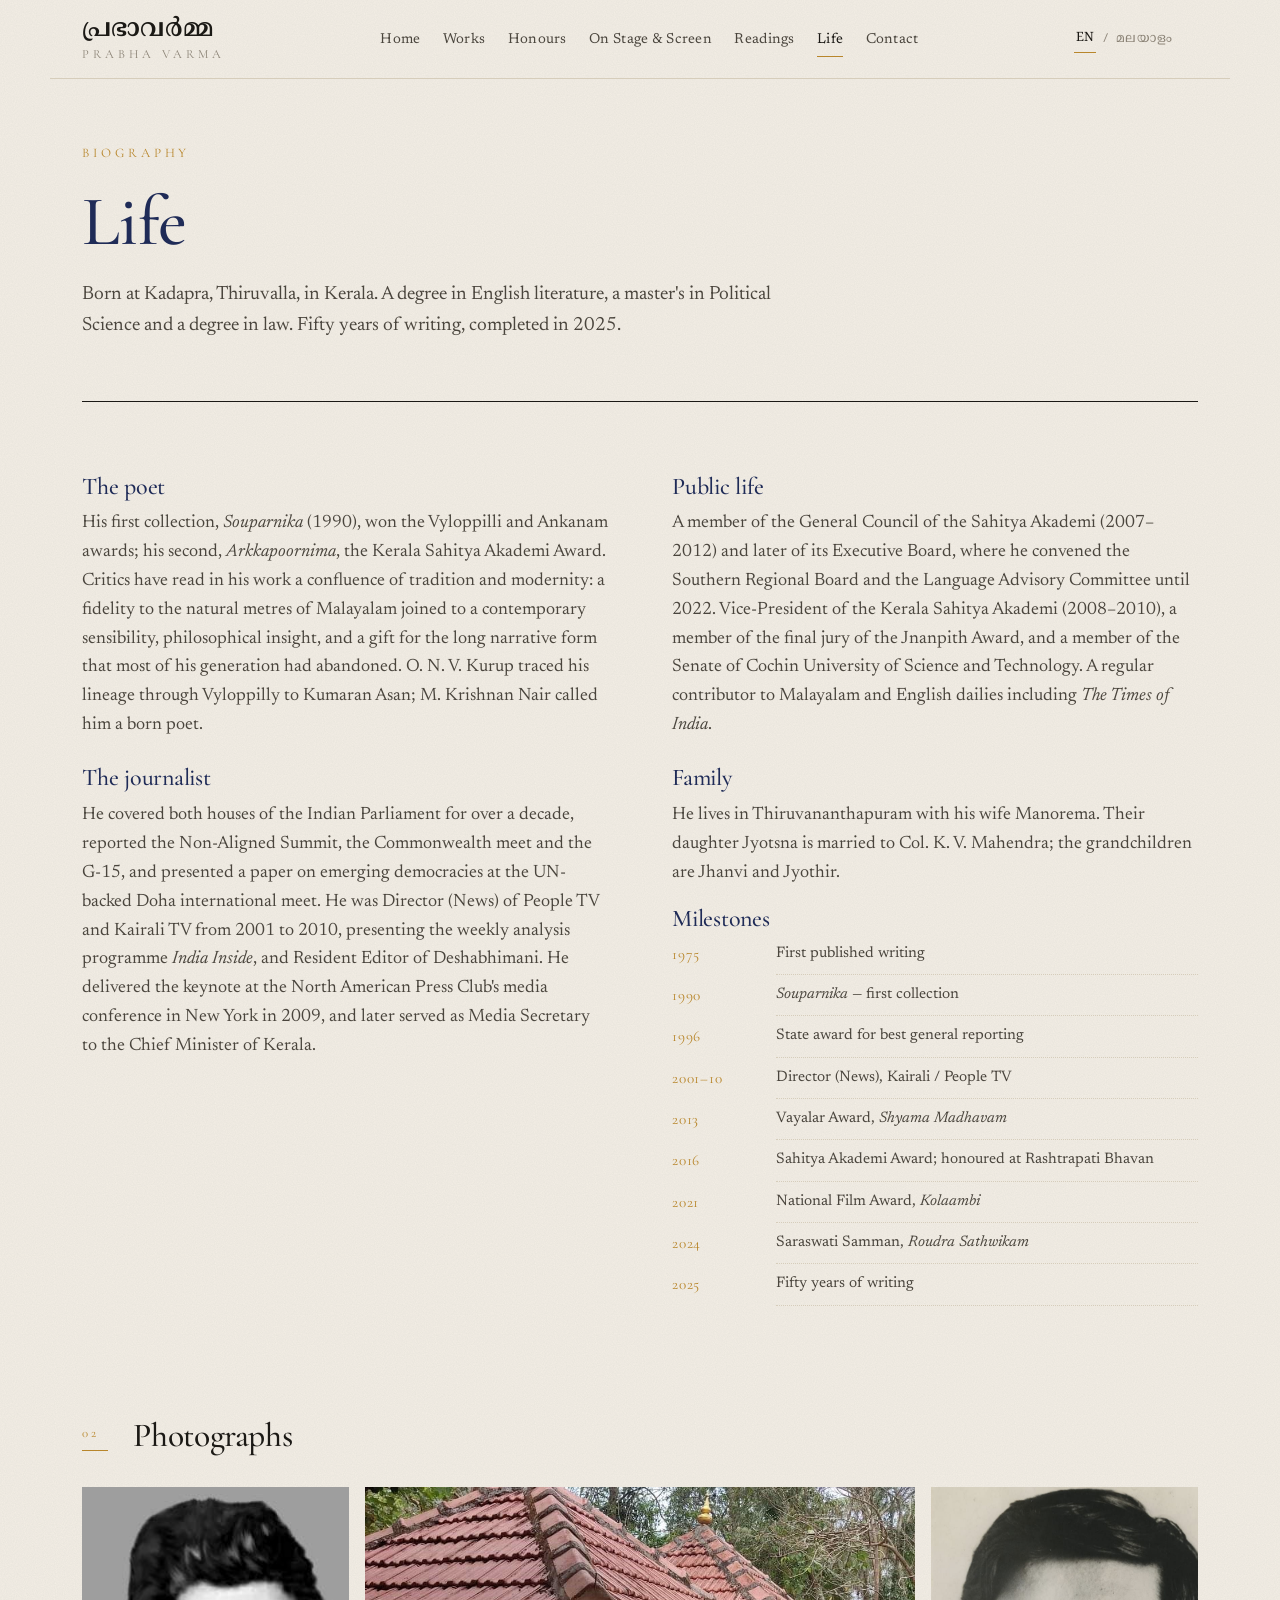
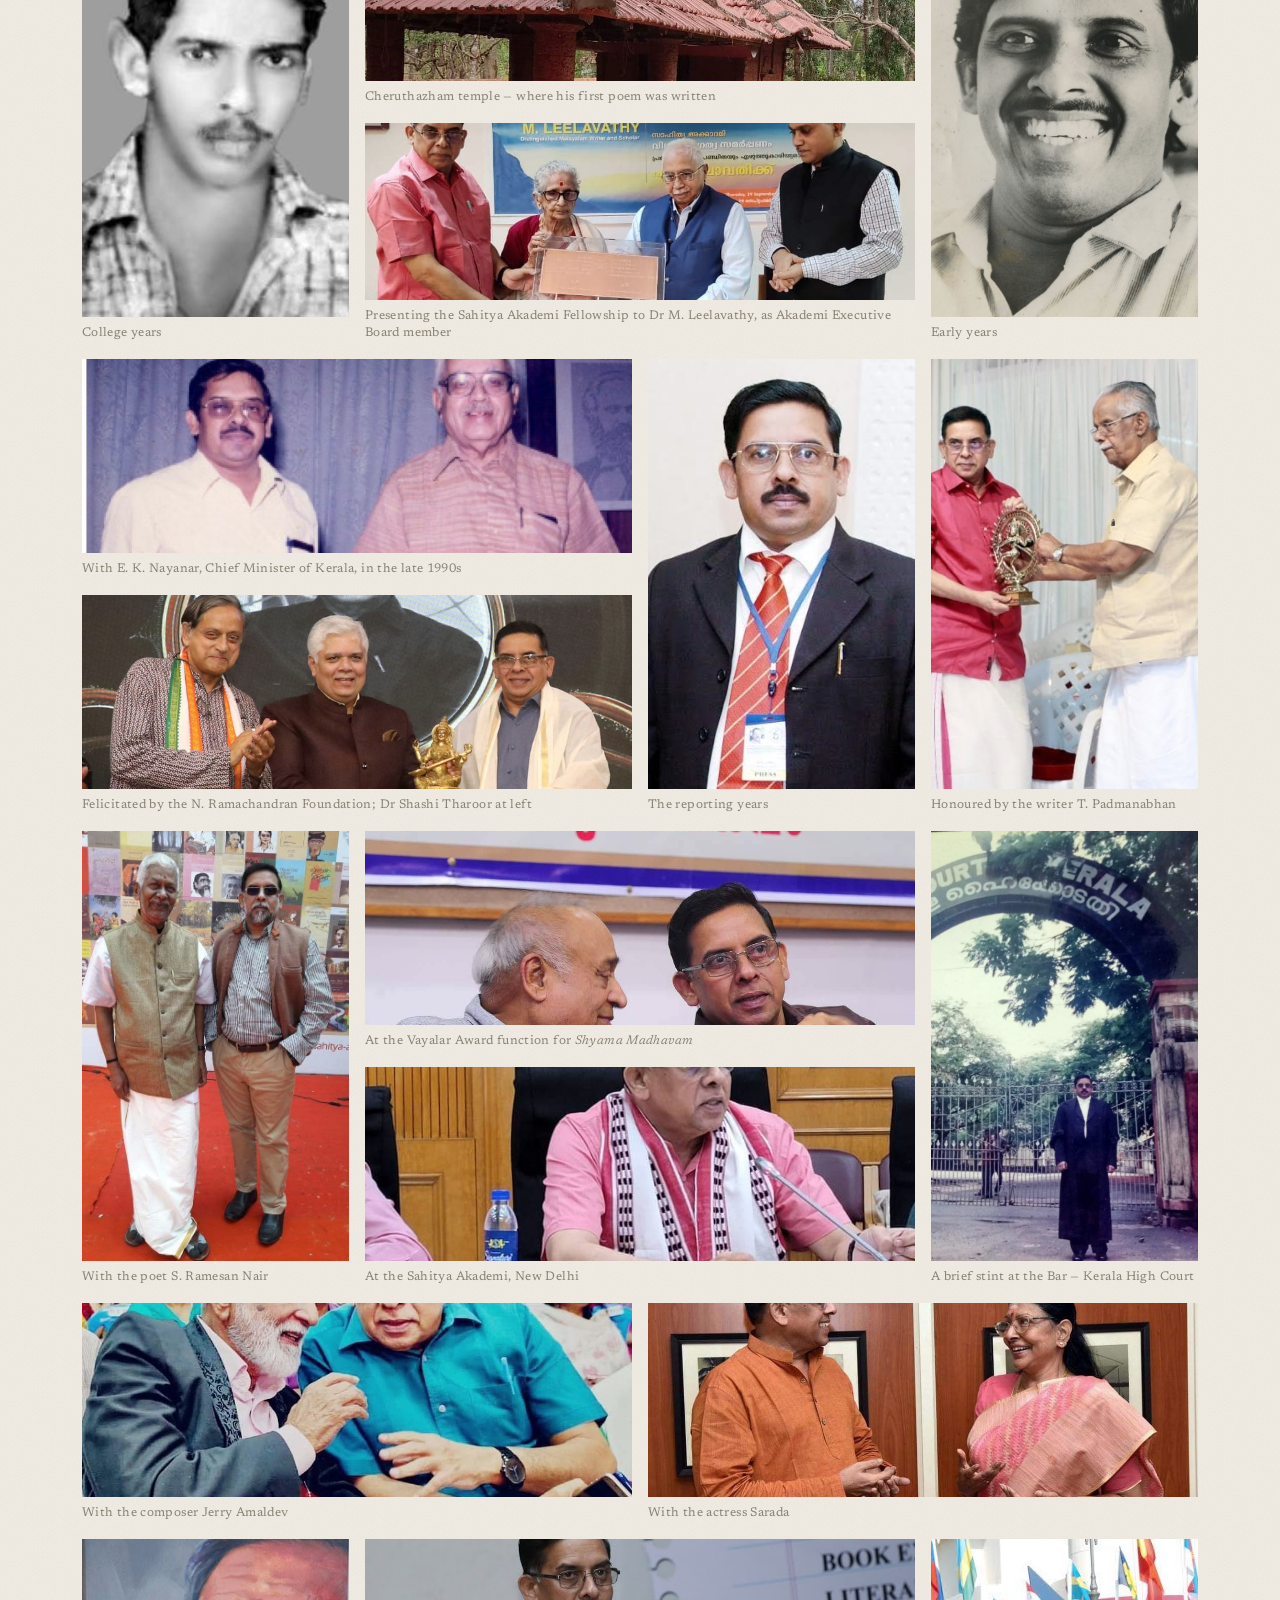
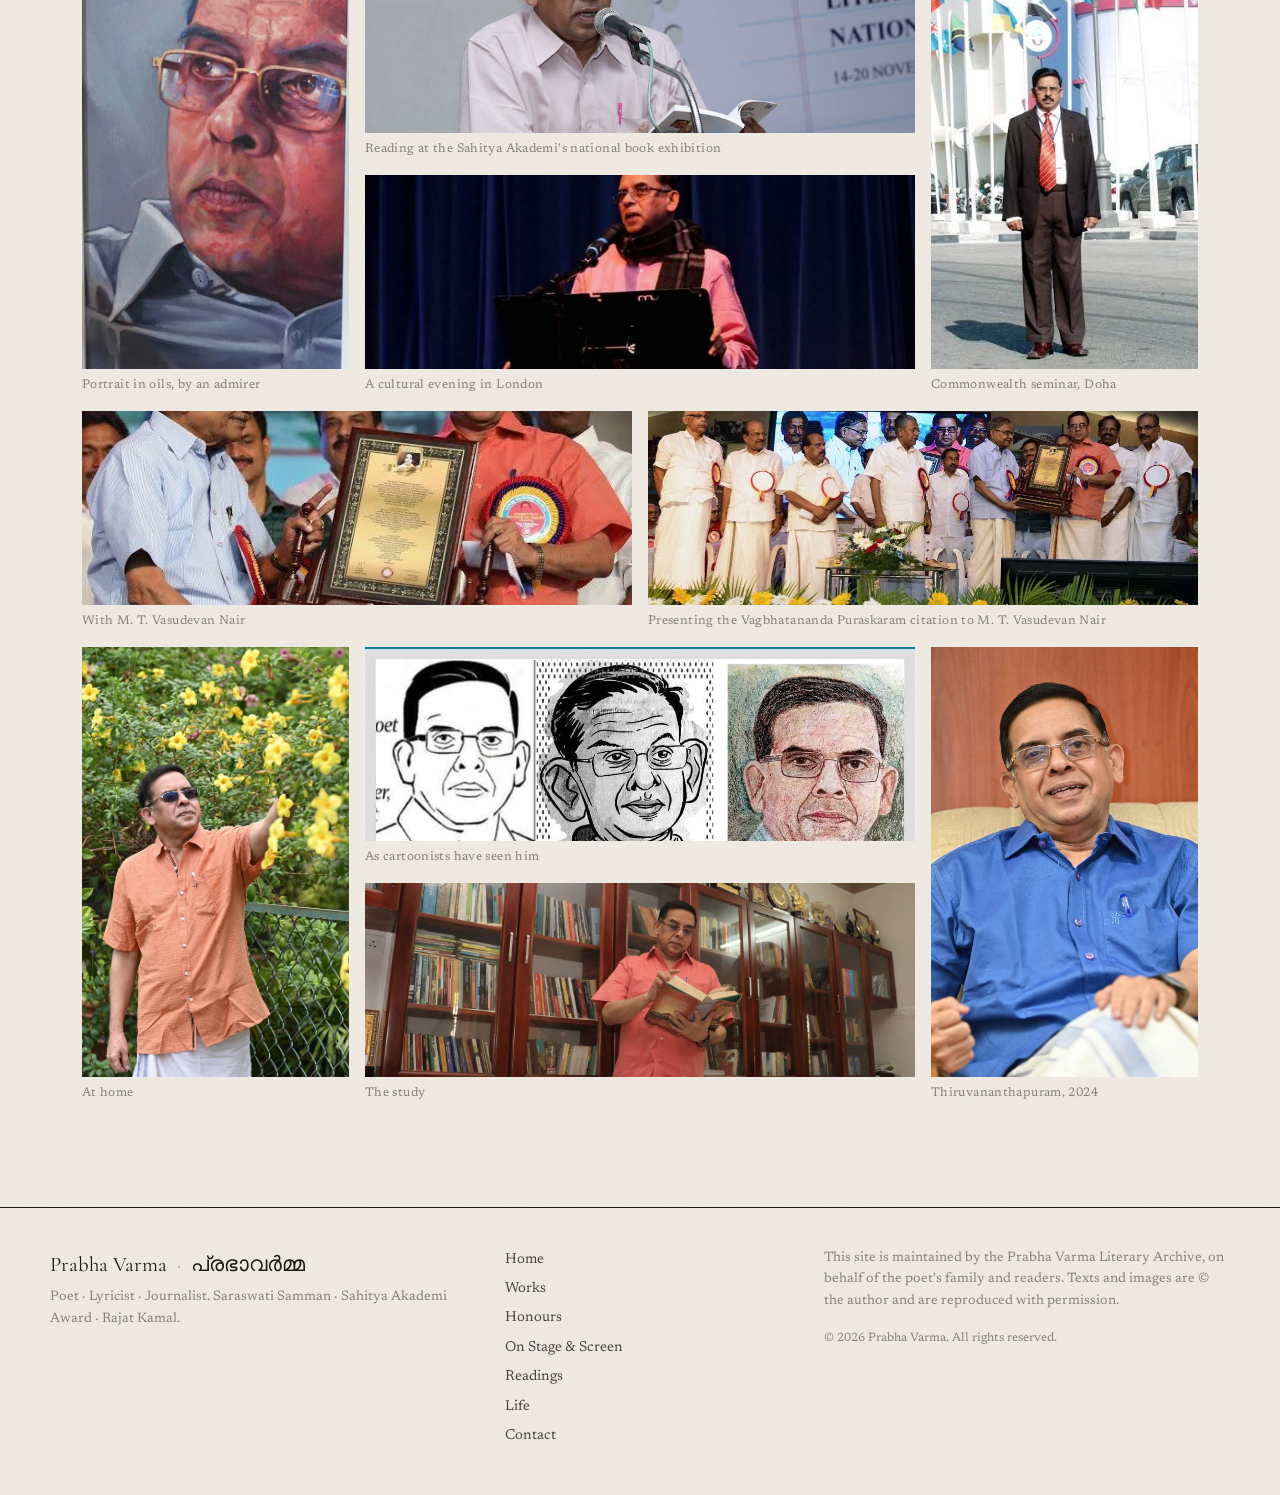
==== about.html @ 1b148c63 "Prabha Varma official site v7" ====
<!DOCTYPE html>
<html lang="en">
<head>
<meta charset="utf-8">
<meta name="viewport" content="width=device-width, initial-scale=1">
<title>Life · Prabha Varma</title>
<meta name="description" content="Biography of Prabha Varma — poet, journalist and public figure from Kerala.">
<meta property="og:title" content="Life · Prabha Varma">
<meta property="og:description" content="Biography of Prabha Varma — poet, journalist and public figure from Kerala.">
<meta property="og:type" content="website">
<meta property="og:url" content="https://prabhavarma.in/about.html">
<link rel="preconnect" href="https://fonts.googleapis.com">
<link rel="preconnect" href="https://fonts.gstatic.com" crossorigin>
<link href="https://fonts.googleapis.com/css2?family=Cormorant+Garamond:ital,wght@0,400;0,500;0,600;1,400;1,500&family=Newsreader:ital,opsz,wght@0,6..72,300;0,6..72,400;0,6..72,500;1,6..72,300;1,6..72,400&family=Noto+Serif+Malayalam:wght@400;500;600&family=Manjari:wght@400;700&display=swap" rel="stylesheet">
<link rel="icon" href="favicon.svg" type="image/svg+xml">
<link rel="canonical" href="https://prabhavarma.in/about.html">
<meta property="og:image" content="https://prabhavarma.in/images/og.jpg">
<meta name="twitter:card" content="summary_large_image">
<link rel="stylesheet" href="style.css">
<script type="application/ld+json">
{
  "@context": "https://schema.org",
  "@type": "Person",
  "name": "Prabha Varma",
  "alternateName": "പ്രഭാവർമ്മ",
  "jobTitle": ["Poet", "Lyricist", "Journalist"],
  "nationality": "Indian",
  "knowsLanguage": ["ml", "en"],
  "birthPlace": {"@type": "Place", "name": "Thiruvalla, Kerala, India"},
  "award": ["Saraswati Samman (2023)", "Sahitya Akademi Award (2016)", "National Film Award for Best Lyrics (Rajat Kamal)", "Vayalar Award (2013)", "Kerala Sahitya Akademi Award"],
  "url": "https://prabhavarma.in/",
  "image": "https://prabhavarma.in/images/portrait.jpg",
  "sameAs": ["https://en.wikipedia.org/wiki/Prabha_Varma", "https://www.wikidata.org/wiki/Q16136840"]
}
</script>
</head>
<body>
<header class="site-header">
  <a class="brand" href="index.html"><span class="brand-ml">പ്രഭാവർമ്മ</span><span class="brand-en">Prabha Varma</span></a>
  <nav class="site-nav"><a href="index.html" class=""><span class="en">Home</span><span class="ml">ഹോം</span></a><a href="works.html" class=""><span class="en">Works</span><span class="ml">കൃതികൾ</span></a><a href="honours.html" class=""><span class="en">Honours</span><span class="ml">പുരസ്കാരങ്ങൾ</span></a><a href="stage.html" class=""><span class="en">On Stage & Screen</span><span class="ml">രംഗവേദിയിലും ചലച്ചിത്രത്തിലും</span></a><a href="writings.html" class=""><span class="en">Readings</span><span class="ml">വായന</span></a><a href="about.html" class="active"><span class="en">Life</span><span class="ml">ജീവിതം</span></a><a href="contact.html" class=""><span class="en">Contact</span><span class="ml">ബന്ധപ്പെടുക</span></a></nav>
  <div class="lang-switch" role="group" aria-label="Language">
    <button data-lang="en" class="on">EN</button><span>/</span><button data-lang="ml">മലയാളം</button>
  </div>
  <button class="menu-btn" aria-label="Menu">☰</button>
</header>
<main>

<section class="page-head">
  <p class="eyebrow"><span class="en">Biography</span><span class="ml">ജീവചരിത്രം</span></p>
  <h1><span class="en">Life</span><span class="ml">ജീവിതം</span></h1>
  <p class="lede"><span class="en">Born at Kadapra, Thiruvalla, in Kerala. A degree in English literature, a master's in Political Science and a degree in law. Fifty years of writing, completed in 2025.</span><span class="ml">കേരളത്തിലെ തിരുവല്ല കടപ്രയിൽ ജനനം. ഇംഗ്ലീഷ് സാഹിത്യത്തിൽ ബിരുദം, രാഷ്ട്രമീമാംസയിൽ ബിരുദാനന്തര ബിരുദം, നിയമബിരുദം. 2025-ൽ എഴുത്തിന്റെ അമ്പതു വർഷം പൂർത്തിയാക്കി.</span></p>
</section>

<section class="sec cols-2 bio">
  <div>
    <h3><span class="en">The poet</span><span class="ml">കവി</span></h3>
    <p><span class="en">His first collection, <em>Souparnika</em> (1990), won the Vyloppilli and Ankanam awards; his second, <em>Arkkapoornima</em>, the Kerala Sahitya Akademi Award. Critics have read in his work a confluence of tradition and modernity: a fidelity to the natural metres of Malayalam joined to a contemporary sensibility, philosophical insight, and a gift for the long narrative form that most of his generation had abandoned. O. N. V. Kurup traced his lineage through Vyloppilly to Kumaran Asan; M. Krishnan Nair called him a born poet.</span><span class="ml">ആദ്യ സമാഹാരം <em>സൗപർണിക</em> (1990) വൈലോപ്പിള്ളി, അങ്കണം പുരസ്കാരങ്ങൾ നേടി; രണ്ടാമത്തേത് <em>അർക്കപൂർണിമ</em> കേരള സാഹിത്യ അക്കാദമി പുരസ്കാരവും. പാരമ്പര്യവും ആധുനികതയും സംഗമിക്കുന്ന കവിത — മലയാളത്തിന്റെ സഹജ വൃത്തങ്ങളോടുള്ള വിശ്വസ്തതയും സമകാലിക ഭാവുകത്വവും ദാർശനിക ഉൾക്കാഴ്ചയും, തലമുറ കൈവിട്ട ദീർഘാഖ്യാന രൂപത്തിലുള്ള അസാധാരണ പ്രാവീണ്യവും.</span></p>
    <h3><span class="en">The journalist</span><span class="ml">മാധ്യമപ്രവർത്തകൻ</span></h3>
    <p><span class="en">He covered both houses of the Indian Parliament for over a decade, reported the Non-Aligned Summit, the Commonwealth meet and the G-15, and presented a paper on emerging democracies at the UN-backed Doha international meet. He was Director (News) of People TV and Kairali TV from 2001 to 2010, presenting the weekly analysis programme <em>India Inside</em>, and Resident Editor of Deshabhimani. He delivered the keynote at the North American Press Club's media conference in New York in 2009, and later served as Media Secretary to the Chief Minister of Kerala.</span><span class="ml">ഒരു ദശകത്തിലധികം പാർലമെന്റിന്റെ ഇരുസഭകളും റിപ്പോർട്ട് ചെയ്തു; ചേരിചേരാ ഉച്ചകോടി, കോമൺവെൽത്ത് സമ്മേളനം, ജി-15 എന്നിവ റിപ്പോർട്ട് ചെയ്തു. 2001 മുതൽ 2010 വരെ പീപ്പിൾ ടിവി, കൈരളി ടിവി ന്യൂസ് ഡയറക്ടർ; <em>ഇന്ത്യ ഇൻസൈഡ്</em> എന്ന വാരാന്ത്യ വിശകലന പരിപാടിയുടെ അവതാരകൻ; ദേശാഭിമാനി റസിഡന്റ് എഡിറ്റർ. 2009-ൽ ന്യൂയോർക്കിൽ നോർത്ത് അമേരിക്കൻ പ്രസ് ക്ലബ്ബിന്റെ മാധ്യമ സമ്മേളനത്തിൽ മുഖ്യപ്രഭാഷണം. പിന്നീട് കേരള മുഖ്യമന്ത്രിയുടെ മീഡിയ സെക്രട്ടറി.</span></p>
  </div>
  <div>
    <h3><span class="en">Public life</span><span class="ml">പൊതുജീവിതം</span></h3>
    <p><span class="en">A member of the General Council of the Sahitya Akademi (2007–2012) and later of its Executive Board, where he convened the Southern Regional Board and the Language Advisory Committee until 2022. Vice-President of the Kerala Sahitya Akademi (2008–2010), a member of the final jury of the Jnanpith Award, and a member of the Senate of Cochin University of Science and Technology. A regular contributor to Malayalam and English dailies including <em>The Times of India</em>.</span><span class="ml">സാഹിത്യ അക്കാദമി ജനറൽ കൗൺസിൽ അംഗം (2007–2012), പിന്നീട് എക്സിക്യൂട്ടീവ് ബോർഡ് അംഗം; ദക്ഷിണ മേഖലാ ബോർഡിന്റെയും ഭാഷാ ഉപദേശക സമിതിയുടെയും കൺവീനർ (2022 വരെ). കേരള സാഹിത്യ അക്കാദമി വൈസ് പ്രസിഡന്റ് (2008–2010), ജ്ഞാനപീഠ അന്തിമ ജൂറി അംഗം, കുസാറ്റ് സെനറ്റ് അംഗം. <em>ടൈംസ് ഓഫ് ഇന്ത്യ</em> ഉൾപ്പെടെയുള്ള പത്രങ്ങളിൽ സ്ഥിരം എഴുത്തുകാരൻ.</span></p>
    <h3><span class="en">Family</span><span class="ml">കുടുംബം</span></h3>
    <p><span class="en">He lives in Thiruvananthapuram with his wife Manorema. Their daughter Jyotsna is married to Col. K. V. Mahendra; the grandchildren are Jhanvi and Jyothir.</span><span class="ml">ഭാര്യ മനോരമയോടൊപ്പം തിരുവനന്തപുരത്ത് താമസം. മകൾ ജ്യോത്സ്ന, മരുമകൻ കേണൽ കെ. വി. മഹേന്ദ്ര, പേരക്കുട്ടികൾ ജാഹ്നവി, ജ്യോതിർ.</span></p>
    <div class="timeline">
      <h3><span class="en">Milestones</span><span class="ml">നാഴികക്കല്ലുകൾ</span></h3>
      <dl>
        <dt>1975</dt><dd><span class="en">First published writing</span><span class="ml">ആദ്യ രചന പ്രസിദ്ധീകരിക്കുന്നു</span></dd>
        <dt>1990</dt><dd><em>Souparnika</em> — <span class="en">first collection</span><span class="ml">ആദ്യ സമാഹാരം</span></dd>
        <dt>1996</dt><dd><span class="en">State award for best general reporting</span><span class="ml">മികച്ച റിപ്പോർട്ടിങ്ങിനുള്ള സംസ്ഥാന പുരസ്കാരം</span></dd>
        <dt>2001–10</dt><dd><span class="en">Director (News), Kairali / People TV</span><span class="ml">ന്യൂസ് ഡയറക്ടർ, കൈരളി / പീപ്പിൾ ടിവി</span></dd>
        <dt>2013</dt><dd><span class="en">Vayalar Award, <em>Shyama Madhavam</em></span><span class="ml">വയലാർ അവാർഡ്, <em>ശ്യാമമാധവം</em></span></dd>
        <dt>2016</dt><dd><span class="en">Sahitya Akademi Award; honoured at Rashtrapati Bhavan</span><span class="ml">കേന്ദ്ര സാഹിത്യ അക്കാദമി പുരസ്കാരം; രാഷ്ട്രപതി ഭവനിൽ ആദരം</span></dd>
        <dt>2021</dt><dd><span class="en">National Film Award, <em>Kolaambi</em></span><span class="ml">ദേശീയ ചലച്ചിത്ര പുരസ്കാരം, <em>കോളാമ്പി</em></span></dd>
        <dt>2024</dt><dd><span class="en">Saraswati Samman, <em>Roudra Sathwikam</em></span><span class="ml">സരസ്വതി സമ്മാൻ, <em>രൗദ്രസാത്വികം</em></span></dd>
        <dt>2025</dt><dd><span class="en">Fifty years of writing</span><span class="ml">എഴുത്തിന്റെ അമ്പതാണ്ട്</span></dd>
      </dl>
    </div>
  </div>
</section>
<section class="sec">
  <div class="sec-head"><span class="sec-num">02</span><h2><span class="en">Photographs</span><span class="ml">ചിത്രങ്ങൾ</span></h2></div>
  <div class="gallery">
    <figure class="tall"><img src="images/college-years.jpg" alt="Prabha Varma in his college years" loading="lazy"><figcaption><span class="en">College years</span><span class="ml">കോളേജ് കാലം</span></figcaption></figure>
    <figure class="wide"><img src="images/cheruthazham-temple.jpg" alt="At the Cheruthazham temple" loading="lazy"><figcaption><span class="en">Cheruthazham temple — where his first poem was written</span><span class="ml">ചെറുതാഴം ഇല്ലത്തെ ക്ഷേത്രം — ആദ്യ കവിത രചിച്ച സ്ഥലം</span></figcaption></figure>
    <figure class="tall"><img src="images/young-smiling.jpg" alt="Prabha Varma as a young man" loading="lazy"><figcaption><span class="en">Early years</span><span class="ml">ആദ്യകാലം</span></figcaption></figure>
    <figure class="wide"><img src="images/leelavathy-fellowship.jpg" alt="Presenting the Sahitya Akademi Fellowship to Dr M. Leelavathy" loading="lazy"><figcaption><span class="en">Presenting the Sahitya Akademi Fellowship to Dr M. Leelavathy, as Akademi Executive Board member</span><span class="ml">അക്കാദമി എക്സിക്യൂട്ടീവ് അംഗമെന്ന നിലയിൽ ഡോ. എം. ലീലാവതിക്ക് സാഹിത്യ അക്കാദമി ഫെലോഷിപ്പ് സമർപ്പിക്കുന്നു</span></figcaption></figure>
    <figure class="wide"><img src="images/with-ek-nayanar.jpg" alt="With E. K. Nayanar" loading="lazy"><figcaption><span class="en">With E. K. Nayanar, Chief Minister of Kerala, in the late 1990s</span><span class="ml">മുഖ്യമന്ത്രി ഇ. കെ. നായനാർക്കൊപ്പം, 1990-കളുടെ അവസാനം</span></figcaption></figure>
    <figure class="tall"><img src="images/press-years.jpg" alt="Prabha Varma as a journalist" loading="lazy"><figcaption><span class="en">The reporting years</span><span class="ml">റിപ്പോർട്ടിങ് കാലം</span></figcaption></figure>
    <figure class="wide"><img src="images/n-ramachandran-foundation.jpg" alt="Felicitation by the N. Ramachandran Foundation" loading="lazy"><figcaption><span class="en">Felicitated by the N. Ramachandran Foundation; Dr Shashi Tharoor at left</span><span class="ml">എൻ. രാമചന്ദ്രൻ ഫൗണ്ടേഷന്റെ ആദരം; ഇടത് ഡോ. ശശി തരൂർ</span></figcaption></figure>
    <figure class="tall"><img src="images/with-t-padmanabhan.jpg" alt="With T. Padmanabhan" loading="lazy"><figcaption><span class="en">Honoured by the writer T. Padmanabhan</span><span class="ml">എഴുത്തുകാരൻ ടി. പത്മനാഭൻ ആദരിക്കുന്നു</span></figcaption></figure>
    <figure class="tall"><img src="images/with-s-ramesan-nair.jpg" alt="With poet S. Ramesan Nair" loading="lazy"><figcaption><span class="en">With the poet S. Ramesan Nair</span><span class="ml">കവി എസ്. രമേശൻ നായരോടൊപ്പം</span></figcaption></figure>
    <figure class="wide"><img src="images/vayalar-shyamamadhavam.jpg" alt="At the Vayalar Award function" loading="lazy"><figcaption><span class="en">At the Vayalar Award function for <em>Shyama Madhavam</em></span><span class="ml"><em>ശ്യാമമാധവ</em>ത്തിനുള്ള വയലാർ അവാർഡ് ചടങ്ങിൽ</span></figcaption></figure>
    <figure class="tall"><img src="images/high-court-lawyer.jpg" alt="As a lawyer at the Kerala High Court" loading="lazy"><figcaption><span class="en">A brief stint at the Bar — Kerala High Court</span><span class="ml">അഭിഭാഷകനായി ഒരിടവേള — കേരള ഹൈക്കോടതി</span></figcaption></figure>
    <figure class="wide"><img src="images/sahitya-akademi-speaking.jpg" alt="Speaking at the Sahitya Akademi" loading="lazy"><figcaption><span class="en">At the Sahitya Akademi, New Delhi</span><span class="ml">സാഹിത്യ അക്കാദമിയിൽ, ന്യൂഡൽഹി</span></figcaption></figure>
    <figure class="wide"><img src="images/with-jerry-amaldev.jpg" alt="With composer Jerry Amaldev" loading="lazy"><figcaption><span class="en">With the composer Jerry Amaldev</span><span class="ml">സംഗീതസംവിധായകൻ ജെറി അമൽദേവിനൊപ്പം</span></figcaption></figure>
    <figure class="wide"><img src="images/with-sarada.jpg" alt="With actress Sarada" loading="lazy"><figcaption><span class="en">With the actress Sarada</span><span class="ml">നടി ശാരദയോടൊപ്പം</span></figcaption></figure>
    <figure class="tall"><img src="images/painted-portrait.jpg" alt="Painted portrait of Prabha Varma" loading="lazy"><figcaption><span class="en">Portrait in oils, by an admirer</span><span class="ml">ഒരു ആരാധകൻ വരച്ച ഛായാചിത്രം</span></figcaption></figure>
    <figure class="wide"><img src="images/sahitya-akademi-reading.jpg" alt="Reading at the Sahitya Akademi book exhibition" loading="lazy"><figcaption><span class="en">Reading at the Sahitya Akademi's national book exhibition</span><span class="ml">സാഹിത്യ അക്കാദമി ദേശീയ പുസ്തകപ്രദർശനത്തിൽ കാവ്യാലാപനം</span></figcaption></figure>
    <figure class="wide"><img src="images/london-cultural-evening.jpg" alt="Speaking at a cultural evening in London" loading="lazy"><figcaption><span class="en">A cultural evening in London</span><span class="ml">ലണ്ടനിൽ ഒരു സാംസ്കാരിക സന്ധ്യ</span></figcaption></figure>
    <figure class="wide"><img src="images/with-mt-vasudevan-nair.jpg" alt="With M. T. Vasudevan Nair" loading="lazy"><figcaption><span class="en">With M. T. Vasudevan Nair</span><span class="ml">എം. ടി. വാസുദേവൻ നായർക്കൊപ്പം</span></figcaption></figure>
    <figure class="tall"><img src="images/doha.jpg" alt="At the Commonwealth seminar, Doha" loading="lazy"><figcaption><span class="en">Commonwealth seminar, Doha</span><span class="ml">കോമൺവെൽത്ത് സെമിനാർ, ദോഹ</span></figcaption></figure>
    <figure class="wide"><img src="images/vagbhatananda-mt.jpg" alt="Presenting the Vagbhatananda Puraskaram citation to M. T. Vasudevan Nair" loading="lazy"><figcaption><span class="en">Presenting the Vagbhatananda Puraskaram citation to M. T. Vasudevan Nair</span><span class="ml">എം. ടി. വാസുദേവൻ നായർക്ക് വാഗ്ഭടാനന്ദ പുരസ്കാര പ്രശസ്തിപത്രം സമർപ്പിക്കുന്നു</span></figcaption></figure>
    <figure class="tall"><img src="images/garden.jpg" alt="In the garden at home" loading="lazy"><figcaption><span class="en">At home</span><span class="ml">വീട്ടിൽ</span></figcaption></figure>
    <figure class="wide top"><img src="images/caricatures.jpg" alt="Caricatures of Prabha Varma by various artists" loading="lazy"><figcaption><span class="en">As cartoonists have seen him</span><span class="ml">കാർട്ടൂണിസ്റ്റുകളുടെ കണ്ണിൽ</span></figcaption></figure>
    <figure class="tall"><img src="images/portrait-seated.jpg" alt="Prabha Varma" loading="lazy"><figcaption><span class="en">Thiruvananthapuram, 2024</span><span class="ml">തിരുവനന്തപുരം, 2024</span></figcaption></figure>
    <figure class="wide"><img src="images/library.jpg" alt="In his library" loading="lazy"><figcaption><span class="en">The study</span><span class="ml">പഠനമുറി</span></figcaption></figure>
  </div>
</section>

</main>
<footer class="site-footer">
  <div class="foot-grid">
    <div>
      <p class="foot-name">Prabha Varma <span class="dot">·</span> പ്രഭാവർമ്മ</p>
      <p class="foot-note"><span class="en">Poet · Lyricist · Journalist. Saraswati Samman · Sahitya Akademi Award · Rajat Kamal.</span><span class="ml">കവി · ഗാനരചയിതാവ് · മാധ്യമപ്രവർത്തകൻ. സരസ്വതി സമ്മാൻ · കേന്ദ്ര സാഹിത്യ അക്കാദമി പുരസ്കാരം · രജത കമലം.</span></p>
    </div>
    <div class="foot-links"><a href="index.html" class=""><span class="en">Home</span><span class="ml">ഹോം</span></a><a href="works.html" class=""><span class="en">Works</span><span class="ml">കൃതികൾ</span></a><a href="honours.html" class=""><span class="en">Honours</span><span class="ml">പുരസ്കാരങ്ങൾ</span></a><a href="stage.html" class=""><span class="en">On Stage & Screen</span><span class="ml">രംഗവേദിയിലും ചലച്ചിത്രത്തിലും</span></a><a href="writings.html" class=""><span class="en">Readings</span><span class="ml">വായന</span></a><a href="about.html" class="active"><span class="en">Life</span><span class="ml">ജീവിതം</span></a><a href="contact.html" class=""><span class="en">Contact</span><span class="ml">ബന്ധപ്പെടുക</span></a></div>
    <div>
      <p class="foot-note"><span class="en">This site is maintained by the Prabha Varma Literary Archive, on behalf of the poet's family and readers. Texts and images are © the author and are reproduced with permission.</span><span class="ml">കവിയുടെ കുടുംബത്തിനും വായനക്കാർക്കും വേണ്ടി പ്രഭാവർമ്മ സാഹിത്യ ആർക്കൈവ് ആണ് ഈ വെബ്‌സൈറ്റ് പരിപാലിക്കുന്നത്. കൃതികളും ചിത്രങ്ങളും ഗ്രന്ഥകർത്താവിന്റെ അനുമതിയോടെ.</span></p>
      <p class="foot-note small">© 2026 Prabha Varma. All rights reserved.</p>
    </div>
  </div>
</footer>
<script src="site.js"></script>
</body>
</html>
---- style.css ----
/* ─────────────────────────────────────────────────────────────
   Prabha Varma — official site
   Aesthetic: a well-made Malayalam book. Ivory paper, ink,
   indigo (Shyama — the dusky lord) and a thin line of gold.
   ───────────────────────────────────────────────────────────── */
:root{
  --paper:#f4efe6; --paper-2:#ebe4d6; --ink:#1b1915; --ink-2:#4a453d; --ink-3:#8a8275;
  --indigo:#1f2b57; --indigo-2:#2f3f7d; --gold:#b8862b; --rule:#d6cdbb;
  --serif:"Newsreader", Georgia, "Times New Roman", serif;
  --display:"Cormorant Garamond", "Newsreader", Georgia, serif;
  --ml:"Noto Serif Malayalam", "Manjari", "Noto Sans Malayalam", serif;
  --max:1180px;
}
*{box-sizing:border-box}
html{scroll-behavior:smooth}
body{margin:0;background:var(--paper);color:var(--ink);font-family:var(--serif);font-size:18px;line-height:1.6;
  -webkit-font-smoothing:antialiased;
  background-image:
    radial-gradient(1200px 600px at 100% -10%, rgba(31,43,87,.07), transparent 60%),
    url("data:image/svg+xml;utf8,<svg xmlns='http://www.w3.org/2000/svg' width='160' height='160'><filter id='n'><feTurbulence type='fractalNoise' baseFrequency='.9' numOctaves='2' stitchTiles='stitch'/><feColorMatrix values='0 0 0 0 0 0 0 0 0 0 0 0 0 0 0 0 0 0 .05 0'/></filter><rect width='160' height='160' filter='url(%23n)'/></svg>");
}
a{color:var(--indigo);text-decoration:none}
a:hover{color:var(--indigo-2)}
em{font-style:italic}
h1,h2,h3{font-family:var(--display);font-weight:500;line-height:1.1;margin:0;letter-spacing:-.01em}
h2{font-size:2.1rem} h3{font-size:1.5rem}
p{margin:0 0 1em}

/* ── language layer ─────────────────────────── */
html[lang="en"] .ml{display:none}
html[lang="ml"] .en{display:none}
html[lang="ml"] body{font-family:var(--ml);font-size:17.5px;line-height:1.85}
html[lang="ml"] h1,html[lang="ml"] h2,html[lang="ml"] h3,html[lang="ml"] .eyebrow{font-family:var(--ml);letter-spacing:0;font-weight:600}
html[lang="ml"] h2{font-size:1.8rem} html[lang="ml"] h3{font-size:1.25rem}
.brand-ml,.h1-ml,.bk-ml,small,.book-cover span{font-family:var(--ml)}

/* ── header ─────────────────────────────────── */
.site-header{display:grid;grid-template-columns:auto 1fr auto auto;align-items:center;gap:1.5rem;
  padding:1.1rem 2rem;max-width:var(--max);margin:0 auto;border-bottom:1px solid var(--rule)}
.brand{display:flex;flex-direction:column;line-height:1;color:var(--ink)}
.brand-ml{font-size:1.55rem;font-weight:600;letter-spacing:.01em}
.brand-en{font-family:var(--display);font-size:.78rem;letter-spacing:.32em;text-transform:uppercase;color:var(--ink-3);margin-top:.35rem}
.site-nav{display:flex;gap:1.4rem;justify-content:center;flex-wrap:wrap}
.site-nav a{font-size:.9rem;color:var(--ink-2);letter-spacing:.02em;position:relative;padding:.25rem 0}
.site-nav a.active,.site-nav a:hover{color:var(--ink)}
.site-nav a.active::after{content:"";position:absolute;left:0;right:0;bottom:-2px;height:1px;background:var(--gold)}
html[lang="ml"] .site-nav a{font-size:.85rem}
.lang-switch{font-size:.8rem;color:var(--ink-3);display:flex;gap:.4rem;align-items:center}
.lang-switch button{background:none;border:0;font:inherit;font-family:var(--ml);color:var(--ink-3);cursor:pointer;padding:.2rem .1rem;letter-spacing:.05em}
.lang-switch button.on{color:var(--ink);border-bottom:1px solid var(--gold)}
.menu-btn{display:none;background:none;border:1px solid var(--rule);font-size:1.1rem;padding:.3rem .6rem;border-radius:3px;color:var(--ink)}

main{max-width:var(--max);margin:0 auto;padding:0 2rem}

/* ── hero ───────────────────────────────────── */
.hero{display:grid;grid-template-columns:1.25fr .9fr;gap:3rem;align-items:end;padding:4.5rem 0 3.5rem;position:relative}
.eyebrow{font-family:var(--display);font-size:.82rem;letter-spacing:.3em;text-transform:uppercase;color:var(--gold);margin-bottom:1.2rem}
html[lang="ml"] .eyebrow{text-transform:none;letter-spacing:.06em;font-size:.95rem}
.hero h1{display:flex;flex-direction:column}
.h1-ml{font-size:clamp(3.4rem,8vw,6.6rem);font-weight:600;color:var(--indigo);line-height:1.05;
  animation:rise .9s cubic-bezier(.2,.7,.2,1) both}
.h1-en{font-family:var(--display);font-size:clamp(1.3rem,2.6vw,2.1rem);letter-spacing:.42em;text-transform:uppercase;color:var(--ink-2);margin-top:.6rem;font-weight:400;
  animation:rise .9s .12s cubic-bezier(.2,.7,.2,1) both}
.hero-lede{font-size:1.2rem;line-height:1.55;max-width:38rem;margin:1.8rem 0 2rem;color:var(--ink-2);animation:rise .9s .22s cubic-bezier(.2,.7,.2,1) both}
.hero-cta{display:flex;gap:.9rem;flex-wrap:wrap;animation:rise .9s .32s cubic-bezier(.2,.7,.2,1) both}
.btn{display:inline-block;background:var(--indigo);color:#fff;padding:.7rem 1.4rem;border-radius:2px;font-size:.92rem;letter-spacing:.06em;transition:background .2s,transform .2s}
.btn:hover{background:var(--indigo-2);color:#fff;transform:translateY(-1px)}
.btn.ghost{background:transparent;color:var(--ink);border:1px solid var(--ink-3)}
.btn.ghost:hover{border-color:var(--ink);background:rgba(0,0,0,.03)}
.hero-portrait{margin:0;justify-self:end;width:min(360px,100%);animation:fade 1.2s .2s both}
.portrait-frame{width:100%;aspect-ratio:3/4;position:relative;background:var(--paper-2);
  box-shadow:0 30px 60px -30px rgba(31,43,87,.45);outline:1px solid var(--rule);outline-offset:8px}
.portrait-frame img{width:100%;height:100%;object-fit:cover;display:block;filter:saturate(.9) contrast(1.02)}
.portrait-placeholder{display:none;position:absolute;inset:0;align-items:center;justify-content:center;
  background:repeating-linear-gradient(135deg,var(--paper-2) 0 12px,#e3dbcb 12px 13px)}
.portrait-placeholder span{font-family:var(--display);letter-spacing:.3em;text-transform:uppercase;font-size:.75rem;color:var(--ink-3);background:var(--paper);padding:.5rem 1rem}
.hero-portrait figcaption{font-size:.78rem;letter-spacing:.2em;text-transform:uppercase;color:var(--ink-3);margin-top:1rem;text-align:right}
html[lang="ml"] .hero-portrait figcaption{text-transform:none;letter-spacing:.05em}
@keyframes rise{from{opacity:0;transform:translateY(18px)}to{opacity:1;transform:none}}
@keyframes fade{from{opacity:0}to{opacity:1}}

/* ── honour strip ───────────────────────────── */
.honour-strip{display:grid;grid-template-columns:repeat(5,1fr);border-top:1px solid var(--ink);border-bottom:1px solid var(--rule);margin:1rem 0 0}
.honour-strip div{padding:1.1rem 1rem 1.1rem 0;border-right:1px solid var(--rule);display:flex;flex-direction:column;gap:.2rem}
.honour-strip div:last-child{border-right:0}
.honour-strip div+div{padding-left:1rem}
.honour-strip b{font-family:var(--display);font-weight:600;font-size:1.05rem;color:var(--indigo)}
html[lang="ml"] .honour-strip b{font-family:var(--ml);font-size:.95rem}
.honour-strip span{font-size:.82rem;color:var(--ink-3)}

/* ── verse band ─────────────────────────────── */
.verse-band{margin:4rem 0;padding:3.5rem 0;border-top:1px solid var(--rule);border-bottom:1px solid var(--rule);text-align:center;position:relative}
.verse-band::before{content:"❧";position:absolute;top:-.85rem;left:50%;transform:translateX(-50%);background:var(--paper);padding:0 1rem;color:var(--gold);font-size:1.2rem}
.verse-band blockquote{margin:0 auto;max-width:44rem}
.verse-band p{font-family:var(--display);font-size:1.75rem;line-height:1.45;font-style:italic;color:var(--ink)}
html[lang="ml"] .verse-band p{font-family:var(--ml);font-style:normal;font-size:1.35rem}
.verse-band cite{font-style:normal;font-size:.85rem;letter-spacing:.08em;color:var(--ink-3)}

/* ── sections ───────────────────────────────── */
.sec{padding:3.5rem 0}
.sec-head{margin-bottom:2rem;position:relative;padding-left:3.2rem}
.sec-num{position:absolute;left:0;top:.35rem;font-family:var(--display);font-size:.8rem;letter-spacing:.2em;color:var(--gold)}
.sec-num::after{content:"";display:block;width:1.6rem;height:1px;background:var(--gold);margin-top:.4rem}
.sec-sub{color:var(--ink-2);max-width:42rem;margin-top:.6rem}
.two-col,.cols-2{display:grid;grid-template-columns:1fr 1fr;gap:4rem}
.cols-2 .sec-head{margin-top:1.5rem}
.cols-2 .sec-head:first-child{margin-top:0}

.works-grid{display:grid;grid-template-columns:repeat(4,1fr);gap:1px;background:var(--rule);border:1px solid var(--rule)}
.work-card{background:var(--paper);padding:1.6rem 1.4rem 1.4rem;color:var(--ink);display:flex;flex-direction:column;position:relative;transition:background .25s}
.work-card:hover{background:#fbf8f1}
.work-card::before{content:"";position:absolute;left:0;top:0;bottom:0;width:3px;background:var(--indigo);transform:scaleY(0);transform-origin:top;transition:transform .35s}
.work-card:hover::before{transform:scaleY(1)}
.work-year{font-size:.72rem;letter-spacing:.2em;text-transform:uppercase;color:var(--ink-3)}
.work-card h3{margin:.6rem 0 .8rem;display:flex;flex-direction:column;gap:.15rem}
.work-card h3 small{font-size:1.05rem;color:var(--indigo);font-weight:500}
.work-card p{font-size:.95rem;color:var(--ink-2);flex:1}
.work-eng{font-family:var(--display);font-style:italic;font-size:1rem;color:var(--gold)}

.quote-stack{display:flex;flex-direction:column;gap:1.4rem}
.peer{margin:0;padding-left:1.2rem;border-left:2px solid var(--gold)}
.peer p{font-family:var(--display);font-size:1.3rem;line-height:1.35;margin-bottom:.4rem}
html[lang="ml"] .peer p{font-family:var(--ml);font-size:1.05rem}
.peer cite{font-style:normal;font-size:.85rem;color:var(--ink-3);letter-spacing:.05em}

.fact-list{list-style:none;margin:0;padding:0;display:flex;flex-direction:column;gap:1.1rem}
.fact-list li{font-size:.98rem;color:var(--ink-2);display:grid;grid-template-columns:8.5rem 1fr;gap:1rem;padding-bottom:1.1rem;border-bottom:1px dotted var(--rule)}
.fact-list b{font-family:var(--display);font-size:1.1rem;color:var(--ink)}
html[lang="ml"] .fact-list b{font-family:var(--ml);font-size:1rem}
.link-arrow{display:inline-block;margin-top:1.4rem;font-size:.95rem;letter-spacing:.04em;border-bottom:1px solid var(--gold)}

.cta-band{display:grid;grid-template-columns:1fr auto;gap:3rem;align-items:center;background:var(--indigo);color:#f4efe6;padding:3rem;margin:2rem 0 4rem;position:relative;overflow:hidden}
.cta-band::after{content:"ശ്യാമം";position:absolute;right:-1rem;bottom:-2.5rem;font-family:var(--ml);font-size:12rem;color:rgba(255,255,255,.04);pointer-events:none;line-height:1}
.cta-band .eyebrow{color:#d9b866}
.cta-band h2{color:#fff}
.cta-band p{color:#cfd3e6;max-width:36rem}
.cta-band .btn{background:#f4efe6;color:var(--indigo)}
.cta-band .btn.ghost{background:transparent;color:#f4efe6;border-color:rgba(255,255,255,.4)}
.cta-links{display:flex;gap:.8rem;flex-wrap:wrap}

/* ── inner pages ────────────────────────────── */
.page-head{padding:4rem 0 2.5rem;border-bottom:1px solid var(--ink);margin-bottom:1rem}
.page-head h1{font-size:clamp(2.6rem,6vw,4.4rem);color:var(--indigo)}
.page-head .lede{font-size:1.2rem;color:var(--ink-2);max-width:46rem;margin-top:1.2rem}

.book{display:grid;grid-template-columns:150px 1fr;gap:2.2rem;padding:2rem 0;border-bottom:1px solid var(--rule)}
.book:last-child{border-bottom:0}
.book-cover{aspect-ratio:2/3;background:var(--indigo);position:relative;overflow:hidden;box-shadow:0 18px 30px -18px rgba(0,0,0,.5)}
.book-cover img{width:100%;height:100%;object-fit:cover;display:block}
.book-cover span{display:none;position:absolute;inset:0;padding:1rem;color:#f4efe6;font-size:1.05rem;line-height:1.3;writing-mode:vertical-rl;text-orientation:mixed;border:1px solid rgba(255,255,255,.2);margin:.6rem}
.book-cover.nocover img{display:none}
.book-cover.nocover span{display:block}
.book h3{display:flex;flex-direction:column;gap:.3rem;margin-bottom:.9rem}
.book h3 small{font-size:1rem;color:var(--ink-3);font-weight:400}
.book p{color:var(--ink-2)}
.tags{list-style:none;padding:0;margin:.5rem 0 0;display:flex;flex-wrap:wrap;gap:.45rem}
.tags li{font-size:.78rem;letter-spacing:.03em;border:1px solid var(--rule);padding:.25rem .6rem;border-radius:2px;color:var(--ink-2);background:rgba(255,255,255,.35)}

.booklist{list-style:none;margin:0 0 1rem;padding:0;counter-reset:bk}
.booklist li{display:grid;grid-template-columns:2rem 1fr;gap:0 .6rem;padding:.55rem 0;border-bottom:1px dotted var(--rule);counter-increment:bk;font-size:.95rem}
.booklist li::before{content:counter(bk,decimal-leading-zero);font-family:var(--display);color:var(--gold);font-size:.8rem;letter-spacing:.1em;padding-top:.2rem}
.bk-title{grid-column:2;font-weight:500}
.bk-ml{grid-column:2;color:var(--indigo);font-size:.95rem}
.bk-pub{grid-column:2;font-size:.8rem;color:var(--ink-3)}

.big-three{display:grid;grid-template-columns:repeat(3,1fr);gap:2rem}
.big-three article{padding:1.8rem;background:rgba(255,255,255,.4);border-top:2px solid var(--indigo)}
.yr{font-family:var(--display);letter-spacing:.2em;text-transform:uppercase;font-size:.78rem;color:var(--gold)}
html[lang="ml"] .yr{font-family:var(--ml);text-transform:none;letter-spacing:.03em}
.big-three h3{margin:.6rem 0 .8rem;color:var(--indigo)}
.big-three p{font-size:.95rem;color:var(--ink-2);margin:0}
.award-list{padding-left:0;list-style:none;counter-reset:aw;columns:1;margin:0 0 1rem}
.award-list li{counter-increment:aw;font-size:.93rem;padding:.42rem 0 .42rem 2.4rem;border-bottom:1px dotted var(--rule);position:relative;color:var(--ink-2)}
.award-list li::before{content:counter(aw);position:absolute;left:0;top:.5rem;font-family:var(--display);font-size:.78rem;color:var(--gold);letter-spacing:.1em}
ul.plain{padding-left:1.2rem;font-size:.95rem;color:var(--ink-2)}
ul.plain li{margin-bottom:.6rem}

.song-grid{display:grid;grid-template-columns:repeat(4,1fr);gap:1.2rem}
.song{padding:1.3rem;border:1px solid var(--rule);background:rgba(255,255,255,.35);display:flex;flex-direction:column;gap:.4rem}
.song b{font-family:var(--display);font-size:1.25rem;color:var(--indigo)}
.song span{font-size:.85rem;color:var(--ink-3)}
.note{font-size:.9rem;color:var(--ink-3);margin-top:1.4rem}
.video-grid{display:grid;grid-template-columns:repeat(3,1fr);gap:1.2rem}
.video-ph{aspect-ratio:16/9;background:var(--indigo);display:flex;align-items:center;justify-content:center;position:relative}
.video-ph::before{content:"▶";color:rgba(255,255,255,.35);font-size:2rem;position:absolute}
.video-ph span{position:absolute;bottom:.8rem;left:1rem;color:#cfd3e6;font-size:.8rem;letter-spacing:.05em}

.reading{border-bottom:1px solid var(--rule)}
.verse{max-width:40rem;margin:0 0 1rem 3.2rem}
.verse p{font-family:var(--display);font-size:1.6rem;line-height:1.5;font-style:italic}
.src{margin-left:3.2rem;font-size:.82rem;letter-spacing:.08em;color:var(--ink-3)}
.essay-list{display:grid;grid-template-columns:1fr 1fr;gap:1.5rem}
.essay-list article{padding:1.6rem;border:1px solid var(--rule);background:rgba(255,255,255,.35);display:flex;flex-direction:column;gap:.3rem}
.essay-list .by{font-size:.85rem;letter-spacing:.06em;color:var(--gold);margin:0}
.essay-list p{font-size:.95rem;color:var(--ink-2)}
.soon{font-size:.75rem;letter-spacing:.15em;text-transform:uppercase;color:var(--ink-3);margin-top:auto}
html[lang="ml"] .soon{text-transform:none;letter-spacing:.03em}

.bio h3{margin:1.6rem 0 .6rem;color:var(--indigo)}
.bio h3:first-child{margin-top:0}
.bio p{color:var(--ink-2)}
.timeline dl{display:grid;grid-template-columns:5.5rem 1fr;gap:.5rem 1rem;margin:0;font-size:.95rem}
.timeline dt{font-family:var(--display);color:var(--gold);letter-spacing:.05em}
.timeline dd{margin:0;color:var(--ink-2);padding-bottom:.5rem;border-bottom:1px dotted var(--rule)}

.contact-grid{display:grid;grid-template-columns:repeat(3,1fr);gap:3rem}
.contact-grid h3{margin-bottom:.8rem;color:var(--indigo)}
.contact-grid p{color:var(--ink-2)}

/* ── footer ─────────────────────────────────── */
.site-footer{border-top:1px solid var(--ink);margin-top:3rem;padding:2.5rem 2rem 3rem}
.foot-grid{max-width:var(--max);margin:0 auto;display:grid;grid-template-columns:1.2fr .8fr 1.2fr;gap:3rem}
.foot-name{font-family:var(--display);font-size:1.3rem;margin-bottom:.4rem}
.foot-name .dot{color:var(--gold);margin:0 .3rem}
.foot-note{font-size:.85rem;color:var(--ink-3);line-height:1.6}
.foot-note.small{font-size:.75rem;margin-top:1rem}
.foot-links{display:flex;flex-direction:column;gap:.4rem}
.foot-links a{font-size:.9rem;color:var(--ink-2)}

/* ── responsive ─────────────────────────────── */
@media (max-width:980px){
  .hero{grid-template-columns:1fr;gap:2.5rem}
  .hero-portrait{justify-self:start}
  .honour-strip{grid-template-columns:repeat(2,1fr)}
  .honour-strip div{border-right:0;border-bottom:1px solid var(--rule);padding-left:0!important}
  .works-grid{grid-template-columns:1fr 1fr}
  .two-col,.cols-2{grid-template-columns:1fr;gap:2.5rem}
  .big-three,.song-grid,.video-grid,.contact-grid{grid-template-columns:1fr}
  .essay-list{grid-template-columns:1fr}
  .cta-band{grid-template-columns:1fr;padding:2rem}
  .foot-grid{grid-template-columns:1fr;gap:1.5rem}
}
@media (max-width:720px){
  body{font-size:17px}
  main{padding:0 1.2rem}
  .site-header{grid-template-columns:1fr auto auto;padding:1rem 1.2rem;gap:1rem}
  .site-nav{display:none;grid-column:1/-1;flex-direction:column;gap:.8rem;padding:1rem 0 .4rem;border-top:1px solid var(--rule)}
  .site-nav.open{display:flex}
  .menu-btn{display:block}
  .hero{padding:3rem 0 2.5rem}
  .works-grid{grid-template-columns:1fr}
  .book{grid-template-columns:1fr}
  .book-cover{width:120px}
  .fact-list li{grid-template-columns:1fr;gap:.3rem}
  .verse,.src{margin-left:0}
  .sec-head{padding-left:0}
  .sec-num{position:static;display:block;margin-bottom:.6rem}
}

/* ── photographs ────────────────────────────── */
.photo-band{display:grid;grid-template-columns:1.4fr 1fr 1.2fr;gap:1rem;margin:1rem 0 3rem}
.photo-band.two{grid-template-columns:1fr 1fr;margin:2rem 0 1rem}
.photo-band figure,.honour-photo figure,.gallery figure{margin:0;min-width:0;overflow:hidden}
.photo-band img,.honour-photo img,.gallery img{width:100%;height:100%;object-fit:cover;display:block;filter:saturate(.92);transition:filter .3s}
.photo-band figure{aspect-ratio:4/3;display:flex;flex-direction:column}
.photo-band figure img{flex:1;min-height:0}
figcaption{font-size:.78rem;color:var(--ink-3);letter-spacing:.03em;margin-top:.5rem;line-height:1.4}
.honour-photo{display:grid;grid-template-columns:1fr 1fr;gap:1.5rem;padding-top:2.5rem}
.honour-photo figure{aspect-ratio:16/10;display:flex;flex-direction:column}
.honour-photo img{flex:1;min-height:0;outline:1px solid var(--rule);outline-offset:6px}
.gallery{display:grid;grid-template-columns:repeat(4,1fr);grid-auto-rows:220px;grid-auto-flow:dense;gap:1rem}
.gallery figure{display:flex;flex-direction:column}
.gallery figure img{flex:1;min-height:0}
.gallery .tall{grid-row:span 2}
.gallery .wide{grid-column:span 2}
.gallery img:hover{filter:saturate(1)}
@media (max-width:980px){.photo-band,.photo-band.two,.honour-photo{grid-template-columns:1fr}.gallery{grid-template-columns:1fr 1fr;grid-auto-rows:180px}}
@media (max-width:720px){.gallery{grid-template-columns:1fr;grid-auto-rows:auto}.gallery .tall,.gallery .wide{grid-row:auto;grid-column:auto}.gallery img{aspect-ratio:4/3}}
.gallery .top img{object-position:top}

/* ── covers ─────────────────────────────────── */
.shelf{display:grid;grid-template-columns:repeat(6,1fr);gap:1.4rem;align-items:end}
.shelf.small{grid-template-columns:repeat(6,1fr);gap:1.2rem 1.2rem}
.shelf figure{margin:0;min-width:0}
.shelf img{width:100%;aspect-ratio:2/3;object-fit:cover;display:block;box-shadow:0 18px 28px -18px rgba(0,0,0,.55);outline:1px solid rgba(0,0,0,.08);transition:transform .3s}
.shelf figure:hover img{transform:translateY(-4px)}
.shelf figcaption{margin-top:.6rem;display:flex;flex-direction:column;gap:.15rem}
.shelf figcaption b{font-family:var(--ml),var(--display);font-weight:600;font-size:.92rem;color:var(--ink);line-height:1.3}
.shelf figcaption span{font-size:.75rem;color:var(--ink-3)}
.book-cover .cover-note{display:none}
.card-cover{width:78px;aspect-ratio:2/3;object-fit:cover;margin-bottom:1rem;box-shadow:0 12px 20px -14px rgba(0,0,0,.6);outline:1px solid rgba(0,0,0,.08)}
@media (max-width:980px){.shelf,.shelf.small{grid-template-columns:repeat(3,1fr)}}
@media (max-width:720px){.shelf,.shelf.small{grid-template-columns:repeat(2,1fr)}}
.press-portrait{width:100%;aspect-ratio:4/5;object-fit:cover;object-position:top;margin-bottom:1rem;outline:1px solid var(--rule);outline-offset:6px}
.honour-photo+.honour-photo{padding-top:1.5rem}
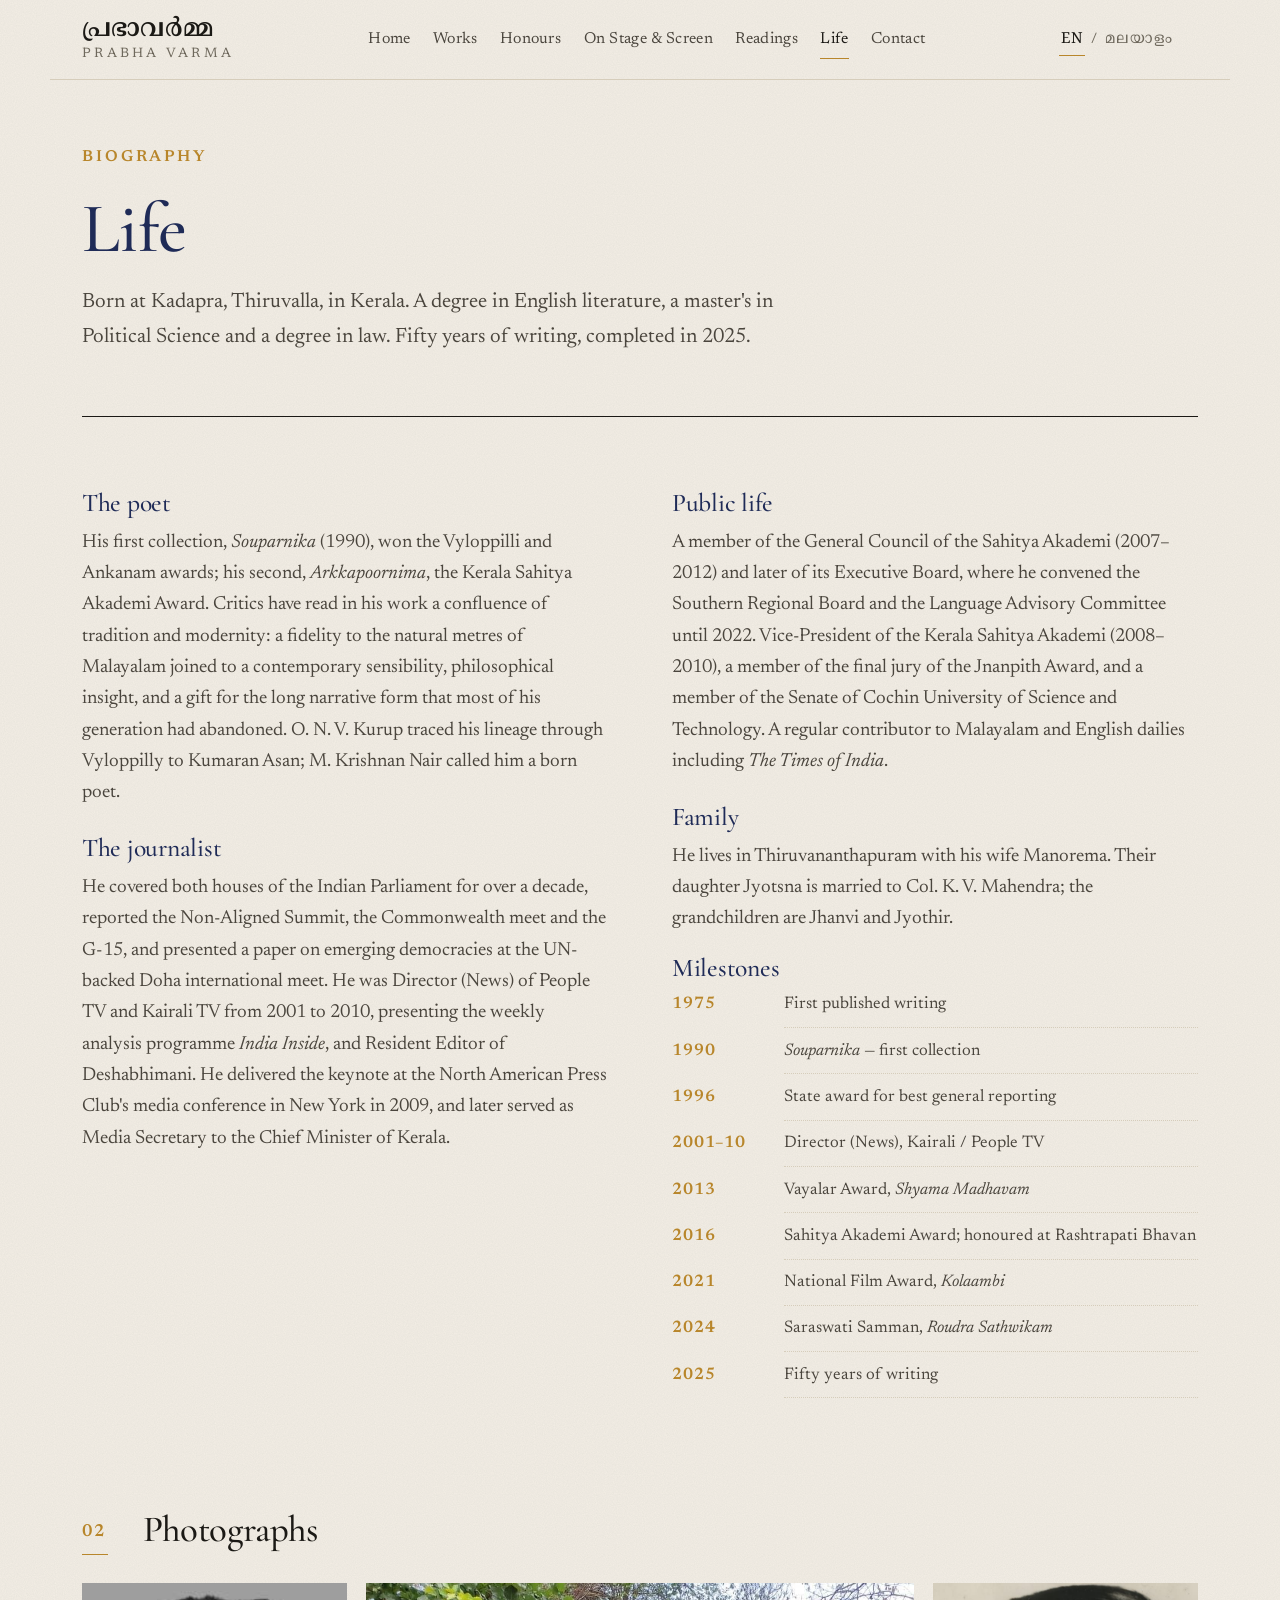
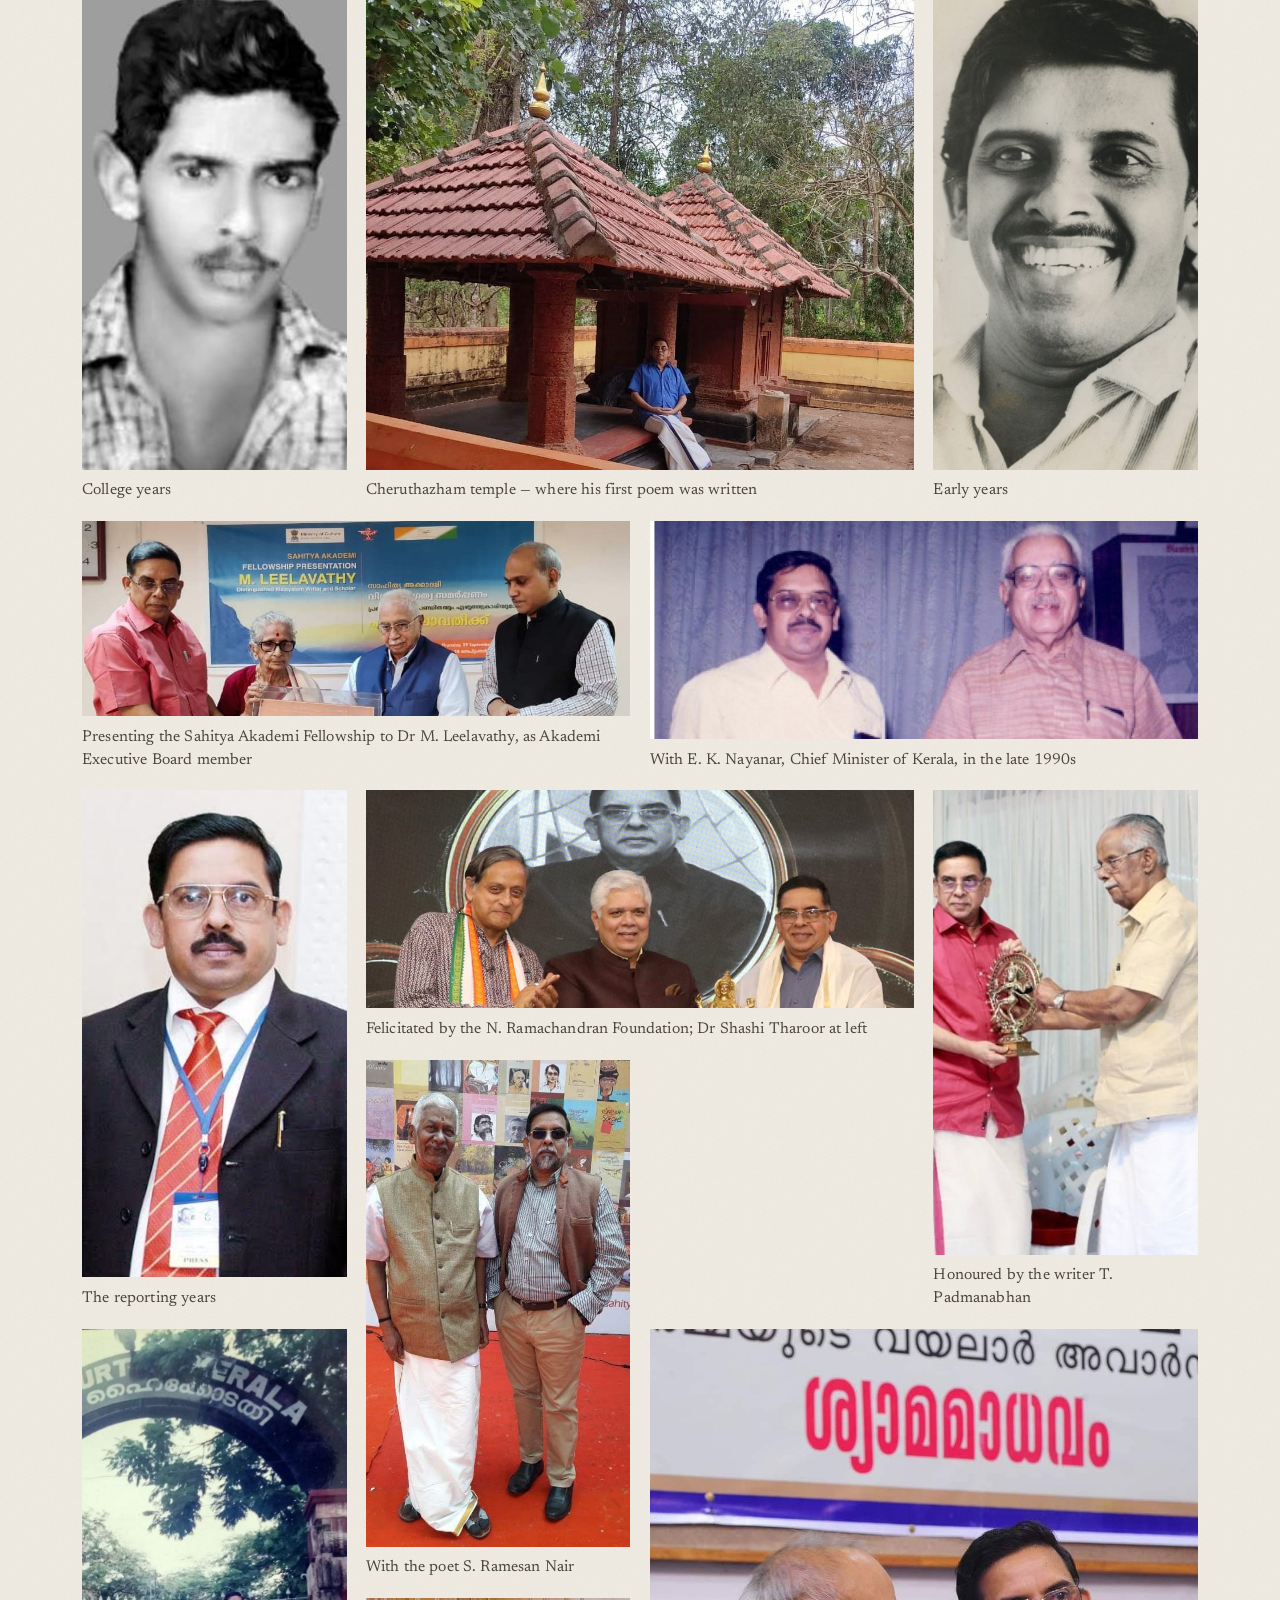
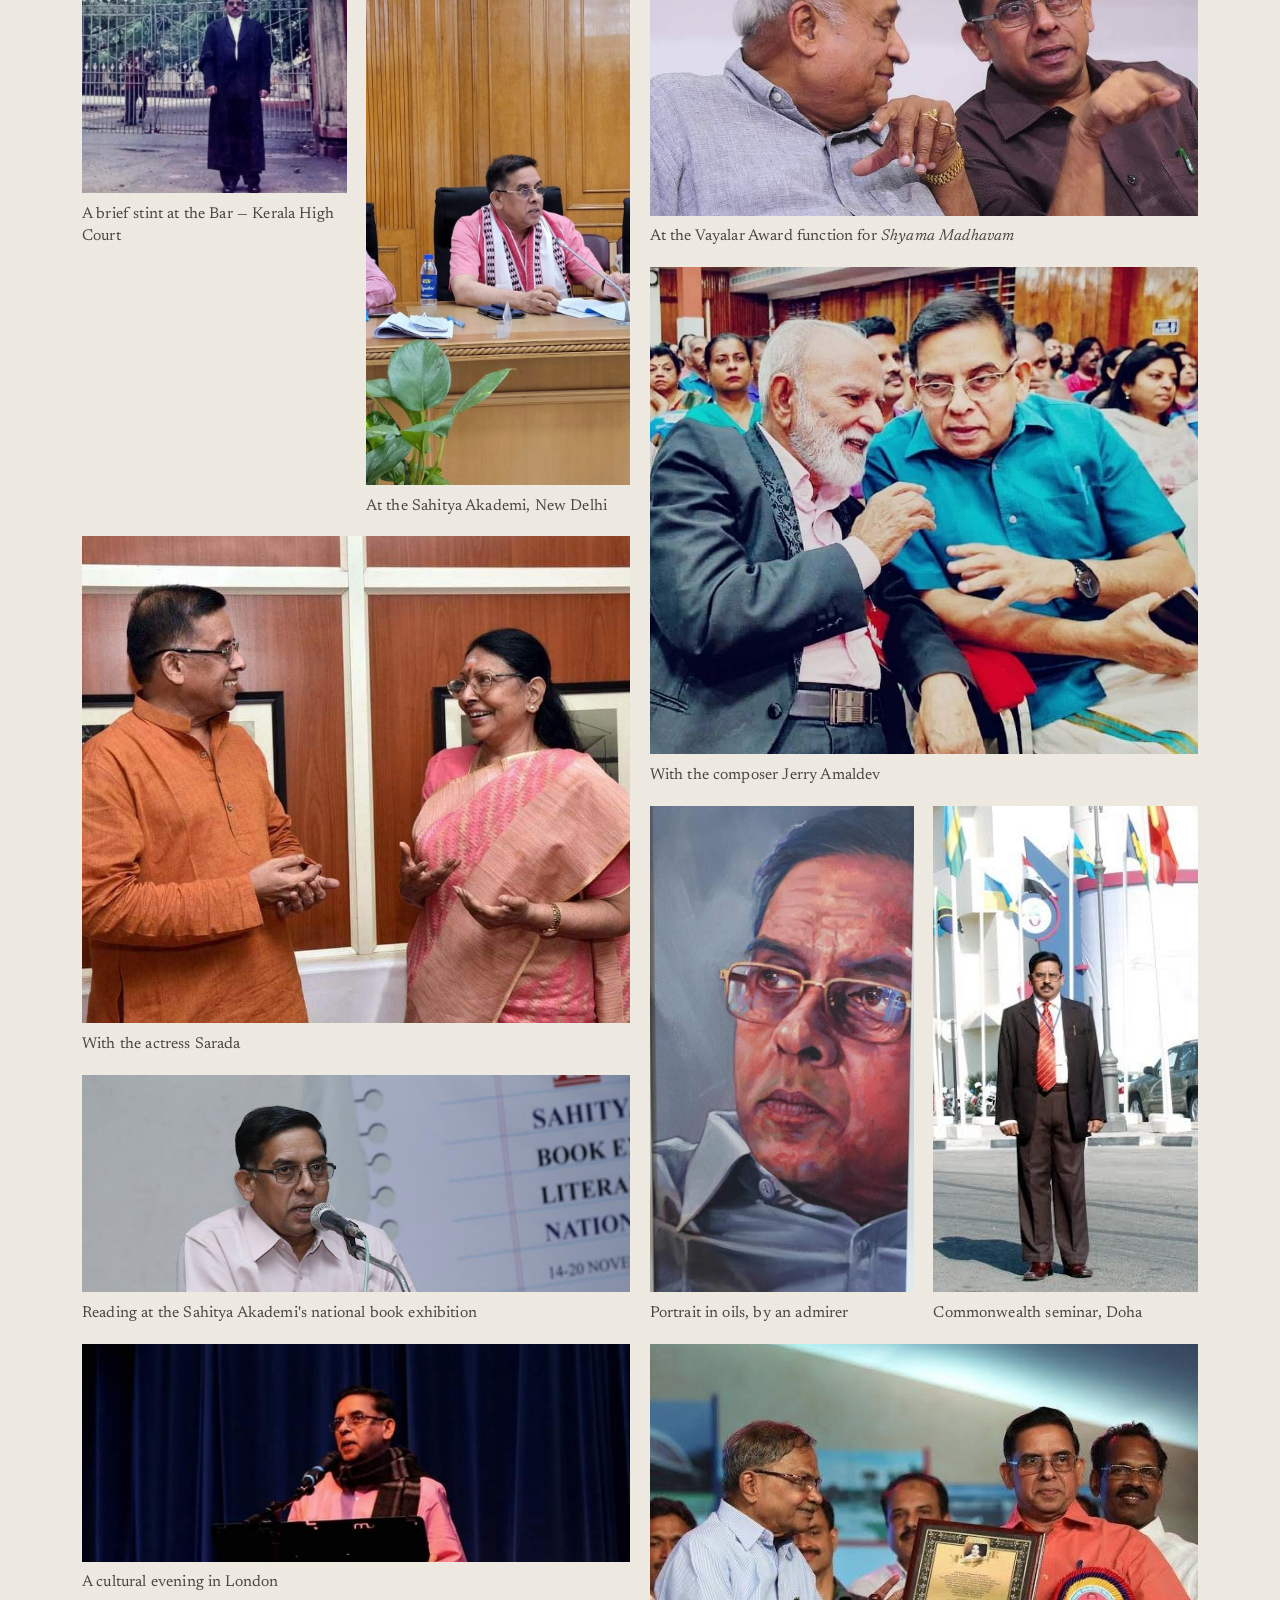
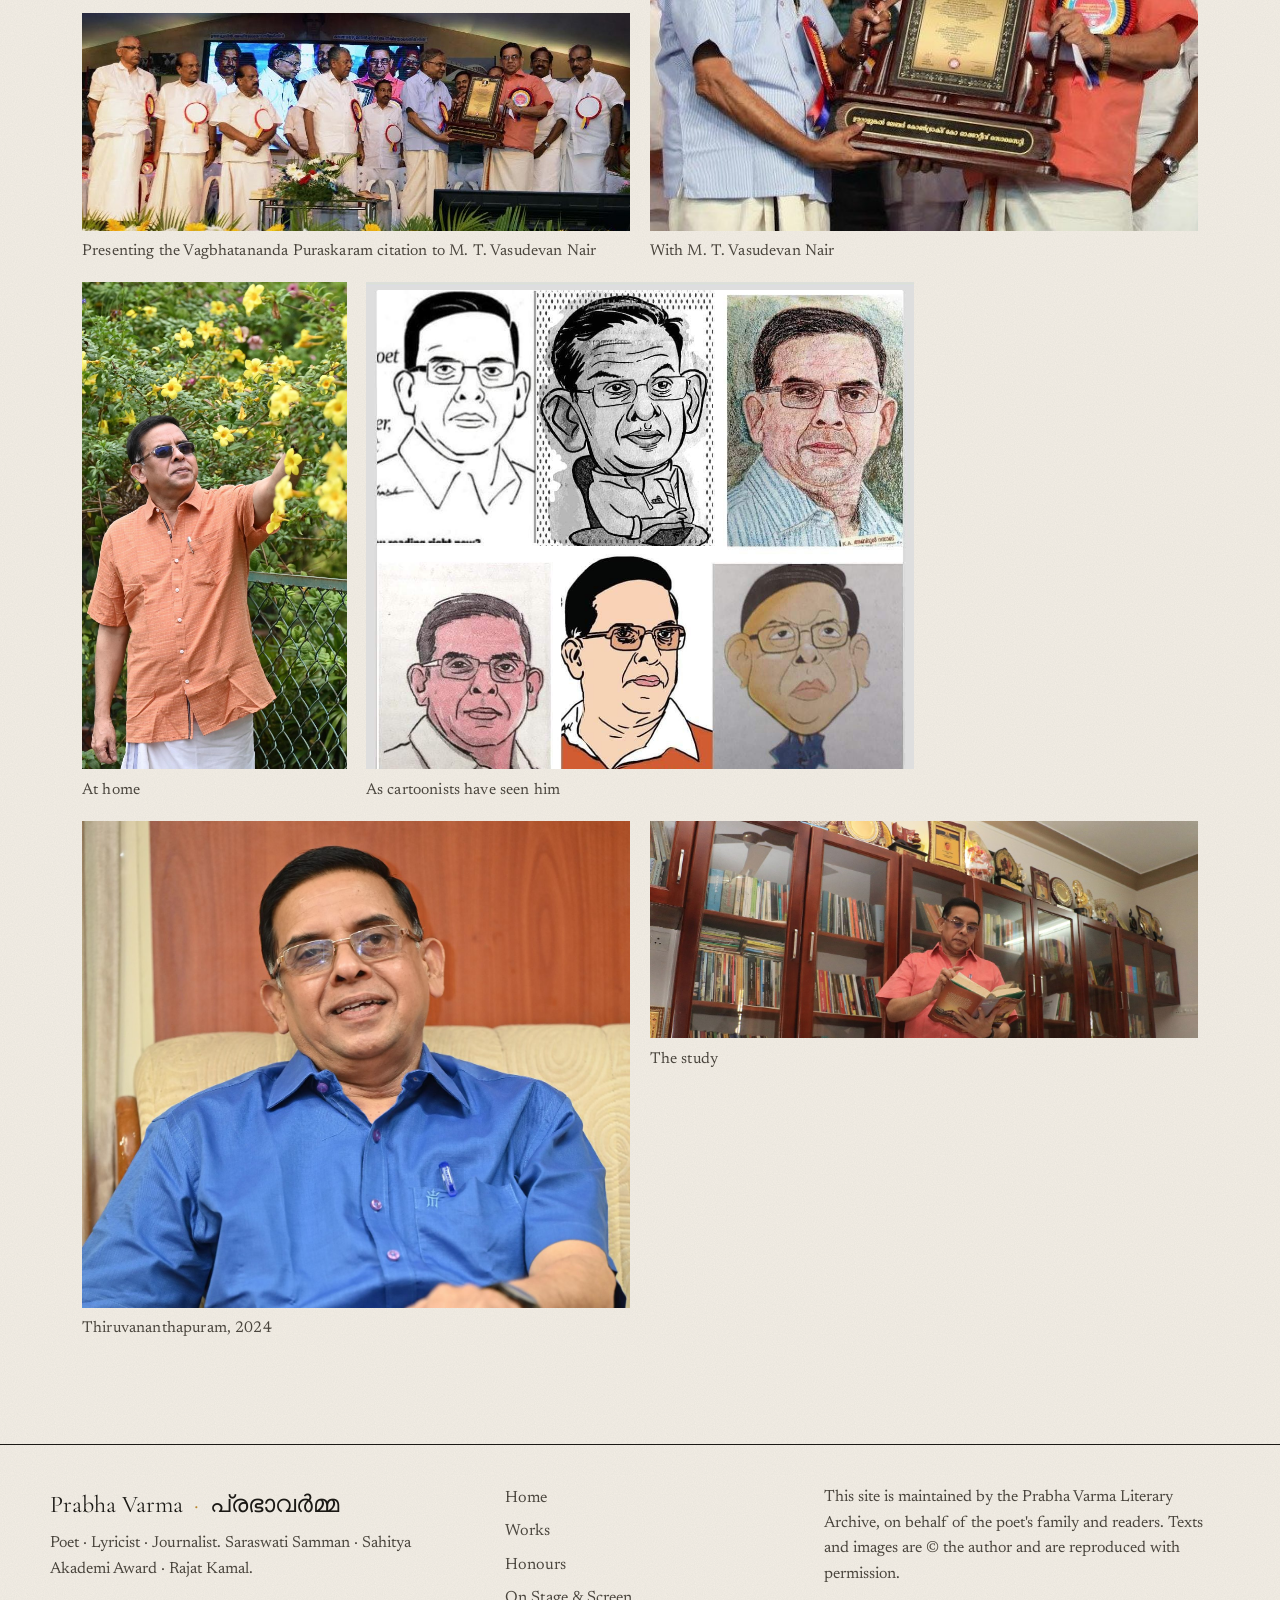
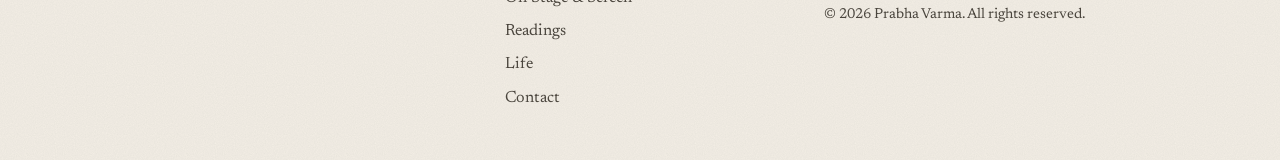
==== commit 1ba8e724: "Restore framed photo grids with face-safe crops" ====
--- a/about.html
+++ b/about.html
@@ -83,7 +83,7 @@
   <div class="sec-head"><span class="sec-num">02</span><h2><span class="en">Photographs</span><span class="ml">ചിത്രങ്ങൾ</span></h2></div>
   <div class="gallery">
     <figure class="tall"><img src="images/college-years.jpg" alt="Prabha Varma in his college years" loading="lazy"><figcaption><span class="en">College years</span><span class="ml">കോളേജ് കാലം</span></figcaption></figure>
-    <figure class="wide"><img src="images/cheruthazham-temple.jpg" alt="At the Cheruthazham temple" loading="lazy"><figcaption><span class="en">Cheruthazham temple — where his first poem was written</span><span class="ml">ചെറുതാഴം ഇല്ലത്തെ ക്ഷേത്രം — ആദ്യ കവിത രചിച്ച സ്ഥലം</span></figcaption></figure>
+    <figure class="big"><img src="images/cheruthazham-temple.jpg" alt="At the Cheruthazham temple" loading="lazy"><figcaption><span class="en">Cheruthazham temple — where his first poem was written</span><span class="ml">ചെറുതാഴം ഇല്ലത്തെ ക്ഷേത്രം — ആദ്യ കവിത രചിച്ച സ്ഥലം</span></figcaption></figure>
     <figure class="tall"><img src="images/young-smiling.jpg" alt="Prabha Varma as a young man" loading="lazy"><figcaption><span class="en">Early years</span><span class="ml">ആദ്യകാലം</span></figcaption></figure>
     <figure class="wide"><img src="images/leelavathy-fellowship.jpg" alt="Presenting the Sahitya Akademi Fellowship to Dr M. Leelavathy" loading="lazy"><figcaption><span class="en">Presenting the Sahitya Akademi Fellowship to Dr M. Leelavathy, as Akademi Executive Board member</span><span class="ml">അക്കാദമി എക്സിക്യൂട്ടീവ് അംഗമെന്ന നിലയിൽ ഡോ. എം. ലീലാവതിക്ക് സാഹിത്യ അക്കാദമി ഫെലോഷിപ്പ് സമർപ്പിക്കുന്നു</span></figcaption></figure>
     <figure class="wide"><img src="images/with-ek-nayanar.jpg" alt="With E. K. Nayanar" loading="lazy"><figcaption><span class="en">With E. K. Nayanar, Chief Minister of Kerala, in the late 1990s</span><span class="ml">മുഖ്യമന്ത്രി ഇ. കെ. നായനാർക്കൊപ്പം, 1990-കളുടെ അവസാനം</span></figcaption></figure>
@@ -91,20 +91,20 @@
     <figure class="wide"><img src="images/n-ramachandran-foundation.jpg" alt="Felicitation by the N. Ramachandran Foundation" loading="lazy"><figcaption><span class="en">Felicitated by the N. Ramachandran Foundation; Dr Shashi Tharoor at left</span><span class="ml">എൻ. രാമചന്ദ്രൻ ഫൗണ്ടേഷന്റെ ആദരം; ഇടത് ഡോ. ശശി തരൂർ</span></figcaption></figure>
     <figure class="tall"><img src="images/with-t-padmanabhan.jpg" alt="With T. Padmanabhan" loading="lazy"><figcaption><span class="en">Honoured by the writer T. Padmanabhan</span><span class="ml">എഴുത്തുകാരൻ ടി. പത്മനാഭൻ ആദരിക്കുന്നു</span></figcaption></figure>
     <figure class="tall"><img src="images/with-s-ramesan-nair.jpg" alt="With poet S. Ramesan Nair" loading="lazy"><figcaption><span class="en">With the poet S. Ramesan Nair</span><span class="ml">കവി എസ്. രമേശൻ നായരോടൊപ്പം</span></figcaption></figure>
-    <figure class="wide"><img src="images/vayalar-shyamamadhavam.jpg" alt="At the Vayalar Award function" loading="lazy"><figcaption><span class="en">At the Vayalar Award function for <em>Shyama Madhavam</em></span><span class="ml"><em>ശ്യാമമാധവ</em>ത്തിനുള്ള വയലാർ അവാർഡ് ചടങ്ങിൽ</span></figcaption></figure>
+    <figure class="big"><img src="images/vayalar-shyamamadhavam.jpg" alt="At the Vayalar Award function" loading="lazy"><figcaption><span class="en">At the Vayalar Award function for <em>Shyama Madhavam</em></span><span class="ml"><em>ശ്യാമമാധവ</em>ത്തിനുള്ള വയലാർ അവാർഡ് ചടങ്ങിൽ</span></figcaption></figure>
     <figure class="tall"><img src="images/high-court-lawyer.jpg" alt="As a lawyer at the Kerala High Court" loading="lazy"><figcaption><span class="en">A brief stint at the Bar — Kerala High Court</span><span class="ml">അഭിഭാഷകനായി ഒരിടവേള — കേരള ഹൈക്കോടതി</span></figcaption></figure>
-    <figure class="wide"><img src="images/sahitya-akademi-speaking.jpg" alt="Speaking at the Sahitya Akademi" loading="lazy"><figcaption><span class="en">At the Sahitya Akademi, New Delhi</span><span class="ml">സാഹിത്യ അക്കാദമിയിൽ, ന്യൂഡൽഹി</span></figcaption></figure>
-    <figure class="wide"><img src="images/with-jerry-amaldev.jpg" alt="With composer Jerry Amaldev" loading="lazy"><figcaption><span class="en">With the composer Jerry Amaldev</span><span class="ml">സംഗീതസംവിധായകൻ ജെറി അമൽദേവിനൊപ്പം</span></figcaption></figure>
-    <figure class="wide"><img src="images/with-sarada.jpg" alt="With actress Sarada" loading="lazy"><figcaption><span class="en">With the actress Sarada</span><span class="ml">നടി ശാരദയോടൊപ്പം</span></figcaption></figure>
+    <figure class="tall"><img src="images/sahitya-akademi-speaking.jpg" alt="Speaking at the Sahitya Akademi" loading="lazy"><figcaption><span class="en">At the Sahitya Akademi, New Delhi</span><span class="ml">സാഹിത്യ അക്കാദമിയിൽ, ന്യൂഡൽഹി</span></figcaption></figure>
+    <figure class="big"><img src="images/with-jerry-amaldev.jpg" alt="With composer Jerry Amaldev" loading="lazy"><figcaption><span class="en">With the composer Jerry Amaldev</span><span class="ml">സംഗീതസംവിധായകൻ ജെറി അമൽദേവിനൊപ്പം</span></figcaption></figure>
+    <figure class="big"><img src="images/with-sarada.jpg" alt="With actress Sarada" loading="lazy"><figcaption><span class="en">With the actress Sarada</span><span class="ml">നടി ശാരദയോടൊപ്പം</span></figcaption></figure>
     <figure class="tall"><img src="images/painted-portrait.jpg" alt="Painted portrait of Prabha Varma" loading="lazy"><figcaption><span class="en">Portrait in oils, by an admirer</span><span class="ml">ഒരു ആരാധകൻ വരച്ച ഛായാചിത്രം</span></figcaption></figure>
     <figure class="wide"><img src="images/sahitya-akademi-reading.jpg" alt="Reading at the Sahitya Akademi book exhibition" loading="lazy"><figcaption><span class="en">Reading at the Sahitya Akademi's national book exhibition</span><span class="ml">സാഹിത്യ അക്കാദമി ദേശീയ പുസ്തകപ്രദർശനത്തിൽ കാവ്യാലാപനം</span></figcaption></figure>
     <figure class="wide"><img src="images/london-cultural-evening.jpg" alt="Speaking at a cultural evening in London" loading="lazy"><figcaption><span class="en">A cultural evening in London</span><span class="ml">ലണ്ടനിൽ ഒരു സാംസ്കാരിക സന്ധ്യ</span></figcaption></figure>
-    <figure class="wide"><img src="images/with-mt-vasudevan-nair.jpg" alt="With M. T. Vasudevan Nair" loading="lazy"><figcaption><span class="en">With M. T. Vasudevan Nair</span><span class="ml">എം. ടി. വാസുദേവൻ നായർക്കൊപ്പം</span></figcaption></figure>
+    <figure class="big"><img src="images/with-mt-vasudevan-nair.jpg" alt="With M. T. Vasudevan Nair" loading="lazy"><figcaption><span class="en">With M. T. Vasudevan Nair</span><span class="ml">എം. ടി. വാസുദേവൻ നായർക്കൊപ്പം</span></figcaption></figure>
     <figure class="tall"><img src="images/doha.jpg" alt="At the Commonwealth seminar, Doha" loading="lazy"><figcaption><span class="en">Commonwealth seminar, Doha</span><span class="ml">കോമൺവെൽത്ത് സെമിനാർ, ദോഹ</span></figcaption></figure>
     <figure class="wide"><img src="images/vagbhatananda-mt.jpg" alt="Presenting the Vagbhatananda Puraskaram citation to M. T. Vasudevan Nair" loading="lazy"><figcaption><span class="en">Presenting the Vagbhatananda Puraskaram citation to M. T. Vasudevan Nair</span><span class="ml">എം. ടി. വാസുദേവൻ നായർക്ക് വാഗ്ഭടാനന്ദ പുരസ്കാര പ്രശസ്തിപത്രം സമർപ്പിക്കുന്നു</span></figcaption></figure>
     <figure class="tall"><img src="images/garden.jpg" alt="In the garden at home" loading="lazy"><figcaption><span class="en">At home</span><span class="ml">വീട്ടിൽ</span></figcaption></figure>
-    <figure class="wide top"><img src="images/caricatures.jpg" alt="Caricatures of Prabha Varma by various artists" loading="lazy"><figcaption><span class="en">As cartoonists have seen him</span><span class="ml">കാർട്ടൂണിസ്റ്റുകളുടെ കണ്ണിൽ</span></figcaption></figure>
-    <figure class="tall"><img src="images/portrait-seated.jpg" alt="Prabha Varma" loading="lazy"><figcaption><span class="en">Thiruvananthapuram, 2024</span><span class="ml">തിരുവനന്തപുരം, 2024</span></figcaption></figure>
+    <figure class="big"><img src="images/caricatures.jpg" alt="Caricatures of Prabha Varma by various artists" loading="lazy"><figcaption><span class="en">As cartoonists have seen him</span><span class="ml">കാർട്ടൂണിസ്റ്റുകളുടെ കണ്ണിൽ</span></figcaption></figure>
+    <figure class="big"><img src="images/portrait-seated.jpg" alt="Prabha Varma" loading="lazy"><figcaption><span class="en">Thiruvananthapuram, 2024</span><span class="ml">തിരുവനന്തപുരം, 2024</span></figcaption></figure>
     <figure class="wide"><img src="images/library.jpg" alt="In his library" loading="lazy"><figcaption><span class="en">The study</span><span class="ml">പഠനമുറി</span></figcaption></figure>
   </div>
 </section>
--- a/style.css
+++ b/style.css
@@ -4,7 +4,7 @@
    indigo (Shyama — the dusky lord) and a thin line of gold.
    ───────────────────────────────────────────────────────────── */
 :root{
-  --paper:#f4efe6; --paper-2:#ebe4d6; --ink:#1b1915; --ink-2:#4a453d; --ink-3:#8a8275;
+  --paper:#f4efe6; --paper-2:#ebe4d6; --ink:#1b1915; --ink-2:#4a453d; --ink-3:#6e685c;
   --indigo:#1f2b57; --indigo-2:#2f3f7d; --gold:#b8862b; --rule:#d6cdbb;
   --serif:"Newsreader", Georgia, "Times New Roman", serif;
   --display:"Cormorant Garamond", "Newsreader", Georgia, serif;
@@ -13,7 +13,7 @@
 }
 *{box-sizing:border-box}
 html{scroll-behavior:smooth}
-body{margin:0;background:var(--paper);color:var(--ink);font-family:var(--serif);font-size:18px;line-height:1.6;
+body{margin:0;background:var(--paper);color:var(--ink);font-family:var(--serif);font-size:19px;line-height:1.65;
   -webkit-font-smoothing:antialiased;
   background-image:
     radial-gradient(1200px 600px at 100% -10%, rgba(31,43,87,.07), transparent 60%),
@@ -23,15 +23,15 @@
 a:hover{color:var(--indigo-2)}
 em{font-style:italic}
 h1,h2,h3{font-family:var(--display);font-weight:500;line-height:1.1;margin:0;letter-spacing:-.01em}
-h2{font-size:2.1rem} h3{font-size:1.5rem}
+h2{font-size:2.3rem} h3{font-size:1.6rem}
 p{margin:0 0 1em}
 
 /* ── language layer ─────────────────────────── */
 html[lang="en"] .ml{display:none}
 html[lang="ml"] .en{display:none}
-html[lang="ml"] body{font-family:var(--ml);font-size:17.5px;line-height:1.85}
+html[lang="ml"] body{font-family:var(--ml);font-size:19px;line-height:1.9}
 html[lang="ml"] h1,html[lang="ml"] h2,html[lang="ml"] h3,html[lang="ml"] .eyebrow{font-family:var(--ml);letter-spacing:0;font-weight:600}
-html[lang="ml"] h2{font-size:1.8rem} html[lang="ml"] h3{font-size:1.25rem}
+html[lang="ml"] h2{font-size:2rem} html[lang="ml"] h3{font-size:1.4rem}
 .brand-ml,.h1-ml,.bk-ml,small,.book-cover span{font-family:var(--ml)}
 
 /* ── header ─────────────────────────────────── */
@@ -39,13 +39,13 @@
   padding:1.1rem 2rem;max-width:var(--max);margin:0 auto;border-bottom:1px solid var(--rule)}
 .brand{display:flex;flex-direction:column;line-height:1;color:var(--ink)}
 .brand-ml{font-size:1.55rem;font-weight:600;letter-spacing:.01em}
-.brand-en{font-family:var(--display);font-size:.78rem;letter-spacing:.32em;text-transform:uppercase;color:var(--ink-3);margin-top:.35rem}
+.brand-en{font-family:var(--serif);font-size:.85rem;letter-spacing:.24em;text-transform:uppercase;color:var(--ink-3);margin-top:.35rem}
 .site-nav{display:flex;gap:1.4rem;justify-content:center;flex-wrap:wrap}
-.site-nav a{font-size:.9rem;color:var(--ink-2);letter-spacing:.02em;position:relative;padding:.25rem 0}
+.site-nav a{font-size:1rem;color:var(--ink-2);letter-spacing:.02em;position:relative;padding:.25rem 0}
 .site-nav a.active,.site-nav a:hover{color:var(--ink)}
 .site-nav a.active::after{content:"";position:absolute;left:0;right:0;bottom:-2px;height:1px;background:var(--gold)}
-html[lang="ml"] .site-nav a{font-size:.85rem}
-.lang-switch{font-size:.8rem;color:var(--ink-3);display:flex;gap:.4rem;align-items:center}
+html[lang="ml"] .site-nav a{font-size:.95rem}
+.lang-switch{font-size:.95rem;color:var(--ink-3);display:flex;gap:.4rem;align-items:center}
 .lang-switch button{background:none;border:0;font:inherit;font-family:var(--ml);color:var(--ink-3);cursor:pointer;padding:.2rem .1rem;letter-spacing:.05em}
 .lang-switch button.on{color:var(--ink);border-bottom:1px solid var(--gold)}
 .menu-btn{display:none;background:none;border:1px solid var(--rule);font-size:1.1rem;padding:.3rem .6rem;border-radius:3px;color:var(--ink)}
@@ -54,16 +54,16 @@
 
 /* ── hero ───────────────────────────────────── */
 .hero{display:grid;grid-template-columns:1.25fr .9fr;gap:3rem;align-items:end;padding:4.5rem 0 3.5rem;position:relative}
-.eyebrow{font-family:var(--display);font-size:.82rem;letter-spacing:.3em;text-transform:uppercase;color:var(--gold);margin-bottom:1.2rem}
-html[lang="ml"] .eyebrow{text-transform:none;letter-spacing:.06em;font-size:.95rem}
+.eyebrow{font-family:var(--serif);font-size:1rem;font-weight:600;letter-spacing:.18em;text-transform:uppercase;color:var(--gold);margin-bottom:1.2rem}
+html[lang="ml"] .eyebrow{text-transform:none;letter-spacing:.04em;font-size:1.1rem}
 .hero h1{display:flex;flex-direction:column}
 .h1-ml{font-size:clamp(3.4rem,8vw,6.6rem);font-weight:600;color:var(--indigo);line-height:1.05;
   animation:rise .9s cubic-bezier(.2,.7,.2,1) both}
 .h1-en{font-family:var(--display);font-size:clamp(1.3rem,2.6vw,2.1rem);letter-spacing:.42em;text-transform:uppercase;color:var(--ink-2);margin-top:.6rem;font-weight:400;
   animation:rise .9s .12s cubic-bezier(.2,.7,.2,1) both}
-.hero-lede{font-size:1.2rem;line-height:1.55;max-width:38rem;margin:1.8rem 0 2rem;color:var(--ink-2);animation:rise .9s .22s cubic-bezier(.2,.7,.2,1) both}
+.hero-lede{font-size:1.3rem;line-height:1.55;max-width:38rem;margin:1.8rem 0 2rem;color:var(--ink-2);animation:rise .9s .22s cubic-bezier(.2,.7,.2,1) both}
 .hero-cta{display:flex;gap:.9rem;flex-wrap:wrap;animation:rise .9s .32s cubic-bezier(.2,.7,.2,1) both}
-.btn{display:inline-block;background:var(--indigo);color:#fff;padding:.7rem 1.4rem;border-radius:2px;font-size:.92rem;letter-spacing:.06em;transition:background .2s,transform .2s}
+.btn{display:inline-block;background:var(--indigo);color:#fff;padding:.8rem 1.5rem;border-radius:2px;font-size:1.05rem;letter-spacing:.06em;transition:background .2s,transform .2s}
 .btn:hover{background:var(--indigo-2);color:#fff;transform:translateY(-1px)}
 .btn.ghost{background:transparent;color:var(--ink);border:1px solid var(--ink-3)}
 .btn.ghost:hover{border-color:var(--ink);background:rgba(0,0,0,.03)}
@@ -74,7 +74,7 @@
 .portrait-placeholder{display:none;position:absolute;inset:0;align-items:center;justify-content:center;
   background:repeating-linear-gradient(135deg,var(--paper-2) 0 12px,#e3dbcb 12px 13px)}
 .portrait-placeholder span{font-family:var(--display);letter-spacing:.3em;text-transform:uppercase;font-size:.75rem;color:var(--ink-3);background:var(--paper);padding:.5rem 1rem}
-.hero-portrait figcaption{font-size:.78rem;letter-spacing:.2em;text-transform:uppercase;color:var(--ink-3);margin-top:1rem;text-align:right}
+.hero-portrait figcaption{font-family:var(--serif);font-size:.95rem;letter-spacing:.12em;text-transform:uppercase;color:var(--ink-3);margin-top:1rem;text-align:right}
 html[lang="ml"] .hero-portrait figcaption{text-transform:none;letter-spacing:.05em}
 @keyframes rise{from{opacity:0;transform:translateY(18px)}to{opacity:1;transform:none}}
 @keyframes fade{from{opacity:0}to{opacity:1}}
@@ -84,9 +84,9 @@
 .honour-strip div{padding:1.1rem 1rem 1.1rem 0;border-right:1px solid var(--rule);display:flex;flex-direction:column;gap:.2rem}
 .honour-strip div:last-child{border-right:0}
 .honour-strip div+div{padding-left:1rem}
-.honour-strip b{font-family:var(--display);font-weight:600;font-size:1.05rem;color:var(--indigo)}
-html[lang="ml"] .honour-strip b{font-family:var(--ml);font-size:.95rem}
-.honour-strip span{font-size:.82rem;color:var(--ink-3)}
+.honour-strip b{font-family:var(--display);font-weight:600;font-size:1.25rem;color:var(--indigo)}
+html[lang="ml"] .honour-strip b{font-family:var(--ml);font-size:1.1rem}
+.honour-strip span{font-size:.98rem;color:var(--ink-2)}
 
 /* ── verse band ─────────────────────────────── */
 .verse-band{margin:4rem 0;padding:3.5rem 0;border-top:1px solid var(--rule);border-bottom:1px solid var(--rule);text-align:center;position:relative}
@@ -94,12 +94,12 @@
 .verse-band blockquote{margin:0 auto;max-width:44rem}
 .verse-band p{font-family:var(--display);font-size:1.75rem;line-height:1.45;font-style:italic;color:var(--ink)}
 html[lang="ml"] .verse-band p{font-family:var(--ml);font-style:normal;font-size:1.35rem}
-.verse-band cite{font-style:normal;font-size:.85rem;letter-spacing:.08em;color:var(--ink-3)}
+.verse-band cite{font-style:normal;font-size:1rem;letter-spacing:.08em;color:var(--ink-3)}
 
 /* ── sections ───────────────────────────────── */
 .sec{padding:3.5rem 0}
-.sec-head{margin-bottom:2rem;position:relative;padding-left:3.2rem}
-.sec-num{position:absolute;left:0;top:.35rem;font-family:var(--display);font-size:.8rem;letter-spacing:.2em;color:var(--gold)}
+.sec-head{margin-bottom:2rem;position:relative;padding-left:3.8rem}
+.sec-num{position:absolute;left:0;top:.5rem;font-family:var(--serif);font-size:1.1rem;font-weight:600;letter-spacing:.12em;color:var(--gold)}
 .sec-num::after{content:"";display:block;width:1.6rem;height:1px;background:var(--gold);margin-top:.4rem}
 .sec-sub{color:var(--ink-2);max-width:42rem;margin-top:.6rem}
 .two-col,.cols-2{display:grid;grid-template-columns:1fr 1fr;gap:4rem}
@@ -111,23 +111,23 @@
 .work-card:hover{background:#fbf8f1}
 .work-card::before{content:"";position:absolute;left:0;top:0;bottom:0;width:3px;background:var(--indigo);transform:scaleY(0);transform-origin:top;transition:transform .35s}
 .work-card:hover::before{transform:scaleY(1)}
-.work-year{font-size:.72rem;letter-spacing:.2em;text-transform:uppercase;color:var(--ink-3)}
+.work-year{font-family:var(--serif);font-size:.92rem;font-weight:600;letter-spacing:.12em;text-transform:uppercase;color:var(--ink-3)}
 .work-card h3{margin:.6rem 0 .8rem;display:flex;flex-direction:column;gap:.15rem}
 .work-card h3 small{font-size:1.05rem;color:var(--indigo);font-weight:500}
-.work-card p{font-size:.95rem;color:var(--ink-2);flex:1}
-.work-eng{font-family:var(--display);font-style:italic;font-size:1rem;color:var(--gold)}
+.work-card p{font-size:1.02rem;color:var(--ink-2);flex:1}
+.work-eng{font-family:var(--display);font-style:italic;font-size:1.15rem;color:var(--gold)}
 
 .quote-stack{display:flex;flex-direction:column;gap:1.4rem}
 .peer{margin:0;padding-left:1.2rem;border-left:2px solid var(--gold)}
 .peer p{font-family:var(--display);font-size:1.3rem;line-height:1.35;margin-bottom:.4rem}
 html[lang="ml"] .peer p{font-family:var(--ml);font-size:1.05rem}
-.peer cite{font-style:normal;font-size:.85rem;color:var(--ink-3);letter-spacing:.05em}
+.peer cite{font-style:normal;font-size:1rem;color:var(--ink-3);letter-spacing:.05em}
 
 .fact-list{list-style:none;margin:0;padding:0;display:flex;flex-direction:column;gap:1.1rem}
-.fact-list li{font-size:.98rem;color:var(--ink-2);display:grid;grid-template-columns:8.5rem 1fr;gap:1rem;padding-bottom:1.1rem;border-bottom:1px dotted var(--rule)}
+.fact-list li{font-size:1.05rem;color:var(--ink-2);display:grid;grid-template-columns:8.5rem 1fr;gap:1rem;padding-bottom:1.1rem;border-bottom:1px dotted var(--rule)}
 .fact-list b{font-family:var(--display);font-size:1.1rem;color:var(--ink)}
 html[lang="ml"] .fact-list b{font-family:var(--ml);font-size:1rem}
-.link-arrow{display:inline-block;margin-top:1.4rem;font-size:.95rem;letter-spacing:.04em;border-bottom:1px solid var(--gold)}
+.link-arrow{display:inline-block;margin-top:1.4rem;font-size:1.1rem;letter-spacing:.04em;border-bottom:1px solid var(--gold)}
 
 .cta-band{display:grid;grid-template-columns:1fr auto;gap:3rem;align-items:center;background:var(--indigo);color:#f4efe6;padding:3rem;margin:2rem 0 4rem;position:relative;overflow:hidden}
 .cta-band::after{content:"ശ്യാമം";position:absolute;right:-1rem;bottom:-2.5rem;font-family:var(--ml);font-size:12rem;color:rgba(255,255,255,.04);pointer-events:none;line-height:1}
@@ -141,7 +141,7 @@
 /* ── inner pages ────────────────────────────── */
 .page-head{padding:4rem 0 2.5rem;border-bottom:1px solid var(--ink);margin-bottom:1rem}
 .page-head h1{font-size:clamp(2.6rem,6vw,4.4rem);color:var(--indigo)}
-.page-head .lede{font-size:1.2rem;color:var(--ink-2);max-width:46rem;margin-top:1.2rem}
+.page-head .lede{font-size:1.3rem;color:var(--ink-2);max-width:46rem;margin-top:1.2rem}
 
 .book{display:grid;grid-template-columns:150px 1fr;gap:2.2rem;padding:2rem 0;border-bottom:1px solid var(--rule)}
 .book:last-child{border-bottom:0}
@@ -151,56 +151,56 @@
 .book-cover.nocover img{display:none}
 .book-cover.nocover span{display:block}
 .book h3{display:flex;flex-direction:column;gap:.3rem;margin-bottom:.9rem}
-.book h3 small{font-size:1rem;color:var(--ink-3);font-weight:400}
+.book h3 small{font-size:1.15rem;color:var(--ink-2);font-weight:400}
 .book p{color:var(--ink-2)}
 .tags{list-style:none;padding:0;margin:.5rem 0 0;display:flex;flex-wrap:wrap;gap:.45rem}
-.tags li{font-size:.78rem;letter-spacing:.03em;border:1px solid var(--rule);padding:.25rem .6rem;border-radius:2px;color:var(--ink-2);background:rgba(255,255,255,.35)}
+.tags li{font-size:.95rem;letter-spacing:.01em;border:1px solid var(--rule);padding:.35rem .7rem;border-radius:2px;color:var(--ink-2);background:rgba(255,255,255,.35)}
 
 .booklist{list-style:none;margin:0 0 1rem;padding:0;counter-reset:bk}
-.booklist li{display:grid;grid-template-columns:2rem 1fr;gap:0 .6rem;padding:.55rem 0;border-bottom:1px dotted var(--rule);counter-increment:bk;font-size:.95rem}
-.booklist li::before{content:counter(bk,decimal-leading-zero);font-family:var(--display);color:var(--gold);font-size:.8rem;letter-spacing:.1em;padding-top:.2rem}
+.booklist li{display:grid;grid-template-columns:2.4rem 1fr;gap:0 .6rem;padding:.65rem 0;border-bottom:1px dotted var(--rule);counter-increment:bk;font-size:1.05rem}
+.booklist li::before{content:counter(bk,decimal-leading-zero);font-family:var(--serif);color:var(--gold);font-weight:600;font-size:.98rem;letter-spacing:.1em;padding-top:.2rem}
 .bk-title{grid-column:2;font-weight:500}
-.bk-ml{grid-column:2;color:var(--indigo);font-size:.95rem}
-.bk-pub{grid-column:2;font-size:.8rem;color:var(--ink-3)}
+.bk-ml{grid-column:2;color:var(--indigo);font-size:1.05rem}
+.bk-pub{grid-column:2;font-size:.95rem;color:var(--ink-3)}
 
 .big-three{display:grid;grid-template-columns:repeat(3,1fr);gap:2rem}
 .big-three article{padding:1.8rem;background:rgba(255,255,255,.4);border-top:2px solid var(--indigo)}
-.yr{font-family:var(--display);letter-spacing:.2em;text-transform:uppercase;font-size:.78rem;color:var(--gold)}
+.yr{font-family:var(--serif);letter-spacing:.12em;text-transform:uppercase;font-size:1rem;font-weight:600;color:var(--gold)}
 html[lang="ml"] .yr{font-family:var(--ml);text-transform:none;letter-spacing:.03em}
 .big-three h3{margin:.6rem 0 .8rem;color:var(--indigo)}
-.big-three p{font-size:.95rem;color:var(--ink-2);margin:0}
+.big-three p{font-size:1.05rem;color:var(--ink-2);margin:0}
 .award-list{padding-left:0;list-style:none;counter-reset:aw;columns:1;margin:0 0 1rem}
-.award-list li{counter-increment:aw;font-size:.93rem;padding:.42rem 0 .42rem 2.4rem;border-bottom:1px dotted var(--rule);position:relative;color:var(--ink-2)}
-.award-list li::before{content:counter(aw);position:absolute;left:0;top:.5rem;font-family:var(--display);font-size:.78rem;color:var(--gold);letter-spacing:.1em}
-ul.plain{padding-left:1.2rem;font-size:.95rem;color:var(--ink-2)}
+.award-list li{counter-increment:aw;font-size:1.05rem;padding:.5rem 0 .5rem 2.6rem;border-bottom:1px dotted var(--rule);position:relative;color:var(--ink-2)}
+.award-list li::before{content:counter(aw);position:absolute;left:0;top:.55rem;font-family:var(--serif);font-size:1rem;font-weight:600;color:var(--gold);letter-spacing:.1em}
+ul.plain{padding-left:1.2rem;font-size:1.05rem;color:var(--ink-2)}
 ul.plain li{margin-bottom:.6rem}
 
 .song-grid{display:grid;grid-template-columns:repeat(4,1fr);gap:1.2rem}
 .song{padding:1.3rem;border:1px solid var(--rule);background:rgba(255,255,255,.35);display:flex;flex-direction:column;gap:.4rem}
-.song b{font-family:var(--display);font-size:1.25rem;color:var(--indigo)}
-.song span{font-size:.85rem;color:var(--ink-3)}
-.note{font-size:.9rem;color:var(--ink-3);margin-top:1.4rem}
+.song b{font-family:var(--display);font-size:1.4rem;color:var(--indigo)}
+.song span{font-size:1rem;color:var(--ink-2)}
+.note{font-size:1.02rem;color:var(--ink-3);margin-top:1.4rem}
 .video-grid{display:grid;grid-template-columns:repeat(3,1fr);gap:1.2rem}
 .video-ph{aspect-ratio:16/9;background:var(--indigo);display:flex;align-items:center;justify-content:center;position:relative}
 .video-ph::before{content:"▶";color:rgba(255,255,255,.35);font-size:2rem;position:absolute}
-.video-ph span{position:absolute;bottom:.8rem;left:1rem;color:#cfd3e6;font-size:.8rem;letter-spacing:.05em}
+.video-ph span{position:absolute;bottom:.8rem;left:1rem;color:#e4e7f3;font-size:1rem;letter-spacing:.05em}
 
 .reading{border-bottom:1px solid var(--rule)}
-.verse{max-width:40rem;margin:0 0 1rem 3.2rem}
+.verse{max-width:40rem;margin:0 0 1rem 3.8rem}
 .verse p{font-family:var(--display);font-size:1.6rem;line-height:1.5;font-style:italic}
-.src{margin-left:3.2rem;font-size:.82rem;letter-spacing:.08em;color:var(--ink-3)}
+.src{margin-left:3.8rem;font-family:var(--serif);font-size:1rem;letter-spacing:.05em;color:var(--ink-3)}
 .essay-list{display:grid;grid-template-columns:1fr 1fr;gap:1.5rem}
 .essay-list article{padding:1.6rem;border:1px solid var(--rule);background:rgba(255,255,255,.35);display:flex;flex-direction:column;gap:.3rem}
-.essay-list .by{font-size:.85rem;letter-spacing:.06em;color:var(--gold);margin:0}
-.essay-list p{font-size:.95rem;color:var(--ink-2)}
-.soon{font-size:.75rem;letter-spacing:.15em;text-transform:uppercase;color:var(--ink-3);margin-top:auto}
+.essay-list .by{font-size:1rem;font-weight:600;letter-spacing:.06em;color:var(--gold);margin:0}
+.essay-list p{font-size:1.02rem;color:var(--ink-2)}
+.soon{font-size:.92rem;letter-spacing:.1em;text-transform:uppercase;color:var(--ink-3);margin-top:auto}
 html[lang="ml"] .soon{text-transform:none;letter-spacing:.03em}
 
 .bio h3{margin:1.6rem 0 .6rem;color:var(--indigo)}
 .bio h3:first-child{margin-top:0}
 .bio p{color:var(--ink-2)}
-.timeline dl{display:grid;grid-template-columns:5.5rem 1fr;gap:.5rem 1rem;margin:0;font-size:.95rem}
-.timeline dt{font-family:var(--display);color:var(--gold);letter-spacing:.05em}
+.timeline dl{display:grid;grid-template-columns:6rem 1fr;gap:.6rem 1rem;margin:0;font-size:1.05rem}
+.timeline dt{font-family:var(--serif);color:var(--gold);font-weight:600;font-size:1.05rem;letter-spacing:.05em}
 .timeline dd{margin:0;color:var(--ink-2);padding-bottom:.5rem;border-bottom:1px dotted var(--rule)}
 
 .contact-grid{display:grid;grid-template-columns:repeat(3,1fr);gap:3rem}
@@ -210,12 +210,12 @@
 /* ── footer ─────────────────────────────────── */
 .site-footer{border-top:1px solid var(--ink);margin-top:3rem;padding:2.5rem 2rem 3rem}
 .foot-grid{max-width:var(--max);margin:0 auto;display:grid;grid-template-columns:1.2fr .8fr 1.2fr;gap:3rem}
-.foot-name{font-family:var(--display);font-size:1.3rem;margin-bottom:.4rem}
+.foot-name{font-family:var(--display);font-size:1.5rem;margin-bottom:.4rem}
 .foot-name .dot{color:var(--gold);margin:0 .3rem}
-.foot-note{font-size:.85rem;color:var(--ink-3);line-height:1.6}
-.foot-note.small{font-size:.75rem;margin-top:1rem}
+.foot-note{font-size:1rem;color:var(--ink-2);line-height:1.6}
+.foot-note.small{font-size:.9rem;margin-top:1rem}
 .foot-links{display:flex;flex-direction:column;gap:.4rem}
-.foot-links a{font-size:.9rem;color:var(--ink-2)}
+.foot-links a{font-size:1.02rem;color:var(--ink-2)}
 
 /* ── responsive ─────────────────────────────── */
 @media (max-width:980px){
@@ -231,7 +231,7 @@
   .foot-grid{grid-template-columns:1fr;gap:1.5rem}
 }
 @media (max-width:720px){
-  body{font-size:17px}
+  body{font-size:18px}
   main{padding:0 1.2rem}
   .site-header{grid-template-columns:1fr auto auto;padding:1rem 1.2rem;gap:1rem}
   .site-nav{display:none;grid-column:1/-1;flex-direction:column;gap:.8rem;padding:1rem 0 .4rem;border-top:1px solid var(--rule)}
@@ -247,39 +247,46 @@
   .sec-num{position:static;display:block;margin-bottom:.6rem}
 }
 
-/* ── photographs ────────────────────────────── */
-.photo-band{display:grid;grid-template-columns:1.4fr 1fr 1.2fr;gap:1rem;margin:1rem 0 3rem}
+/* ── photographs ────────────────────────────────────────────
+   Framed grid, but crops are gentle (3:2 / 4:3) and anchored to the
+   upper third of the frame so faces stay in view.               */
+.photo-band{display:grid;grid-template-columns:repeat(3,1fr);gap:1.2rem;margin:1rem 0 3rem}
 .photo-band.two{grid-template-columns:1fr 1fr;margin:2rem 0 1rem}
-.photo-band figure,.honour-photo figure,.gallery figure{margin:0;min-width:0;overflow:hidden}
-.photo-band img,.honour-photo img,.gallery img{width:100%;height:100%;object-fit:cover;display:block;filter:saturate(.92);transition:filter .3s}
-.photo-band figure{aspect-ratio:4/3;display:flex;flex-direction:column}
-.photo-band figure img{flex:1;min-height:0}
-figcaption{font-size:.78rem;color:var(--ink-3);letter-spacing:.03em;margin-top:.5rem;line-height:1.4}
-.honour-photo{display:grid;grid-template-columns:1fr 1fr;gap:1.5rem;padding-top:2.5rem}
-.honour-photo figure{aspect-ratio:16/10;display:flex;flex-direction:column}
-.honour-photo img{flex:1;min-height:0;outline:1px solid var(--rule);outline-offset:6px}
-.gallery{display:grid;grid-template-columns:repeat(4,1fr);grid-auto-rows:220px;grid-auto-flow:dense;gap:1rem}
-.gallery figure{display:flex;flex-direction:column}
+.photo-band figure,.honour-photo figure,.gallery figure{margin:0;min-width:0;overflow:hidden;display:flex;flex-direction:column}
+.photo-band img,.honour-photo img,.gallery img{width:100%;height:100%;object-fit:cover;object-position:50% 22%;display:block;filter:saturate(.95);transition:filter .3s}
+.photo-band figure img{aspect-ratio:3/2}
+figcaption{font-size:.98rem;color:var(--ink-2);letter-spacing:.01em;margin-top:.6rem;line-height:1.45}
+.honour-photo{display:grid;grid-template-columns:1fr 1fr;gap:1.6rem;padding-top:2.5rem}
+.honour-photo+.honour-photo{padding-top:1.6rem}
+.honour-photo figure img{aspect-ratio:3/2;outline:1px solid var(--rule);outline-offset:6px}
+.gallery{display:grid;grid-template-columns:repeat(4,1fr);grid-auto-rows:250px;grid-auto-flow:dense;gap:1.2rem}
 .gallery figure img{flex:1;min-height:0}
 .gallery .tall{grid-row:span 2}
 .gallery .wide{grid-column:span 2}
+.gallery .big{grid-column:span 2;grid-row:span 2}
 .gallery img:hover{filter:saturate(1)}
-@media (max-width:980px){.photo-band,.photo-band.two,.honour-photo{grid-template-columns:1fr}.gallery{grid-template-columns:1fr 1fr;grid-auto-rows:180px}}
-@media (max-width:720px){.gallery{grid-template-columns:1fr;grid-auto-rows:auto}.gallery .tall,.gallery .wide{grid-row:auto;grid-column:auto}.gallery img{aspect-ratio:4/3}}
-.gallery .top img{object-position:top}
-
+.gallery figure img{object-position:50% 18%}
+.press-portrait{width:100%;aspect-ratio:4/5;object-fit:cover;object-position:50% 15%;margin-bottom:1rem;outline:1px solid var(--rule);outline-offset:6px}
 /* ── covers ─────────────────────────────────── */
 .shelf{display:grid;grid-template-columns:repeat(6,1fr);gap:1.4rem;align-items:end}
-.shelf.small{grid-template-columns:repeat(6,1fr);gap:1.2rem 1.2rem}
+.shelf.small{grid-template-columns:repeat(6,1fr);gap:1.2rem}
 .shelf figure{margin:0;min-width:0}
 .shelf img{width:100%;aspect-ratio:2/3;object-fit:cover;display:block;box-shadow:0 18px 28px -18px rgba(0,0,0,.55);outline:1px solid rgba(0,0,0,.08);transition:transform .3s}
 .shelf figure:hover img{transform:translateY(-4px)}
 .shelf figcaption{margin-top:.6rem;display:flex;flex-direction:column;gap:.15rem}
-.shelf figcaption b{font-family:var(--ml),var(--display);font-weight:600;font-size:.92rem;color:var(--ink);line-height:1.3}
-.shelf figcaption span{font-size:.75rem;color:var(--ink-3)}
+.shelf figcaption b{font-family:var(--ml),var(--display);font-weight:600;font-size:1.02rem;color:var(--ink);line-height:1.3}
+.shelf figcaption span{font-size:.92rem;color:var(--ink-3)}
 .book-cover .cover-note{display:none}
 .card-cover{width:78px;aspect-ratio:2/3;object-fit:cover;margin-bottom:1rem;box-shadow:0 12px 20px -14px rgba(0,0,0,.6);outline:1px solid rgba(0,0,0,.08)}
-@media (max-width:980px){.shelf,.shelf.small{grid-template-columns:repeat(3,1fr)}}
-@media (max-width:720px){.shelf,.shelf.small{grid-template-columns:repeat(2,1fr)}}
-.press-portrait{width:100%;aspect-ratio:4/5;object-fit:cover;object-position:top;margin-bottom:1rem;outline:1px solid var(--rule);outline-offset:6px}
-.honour-photo+.honour-photo{padding-top:1.5rem}
+@media (max-width:980px){
+  .photo-band,.photo-band.two,.honour-photo{grid-template-columns:1fr}
+  .gallery{grid-template-columns:repeat(2,1fr);grid-auto-rows:200px}
+  .gallery .big{grid-column:span 2}
+  .shelf,.shelf.small{grid-template-columns:repeat(3,1fr)}
+}
+@media (max-width:720px){
+  .gallery{grid-template-columns:1fr;grid-auto-rows:auto}
+  .gallery .tall,.gallery .wide,.gallery .big{grid-row:auto;grid-column:auto}
+  .gallery figure img{aspect-ratio:4/3}
+  .shelf,.shelf.small{grid-template-columns:repeat(2,1fr)}
+}
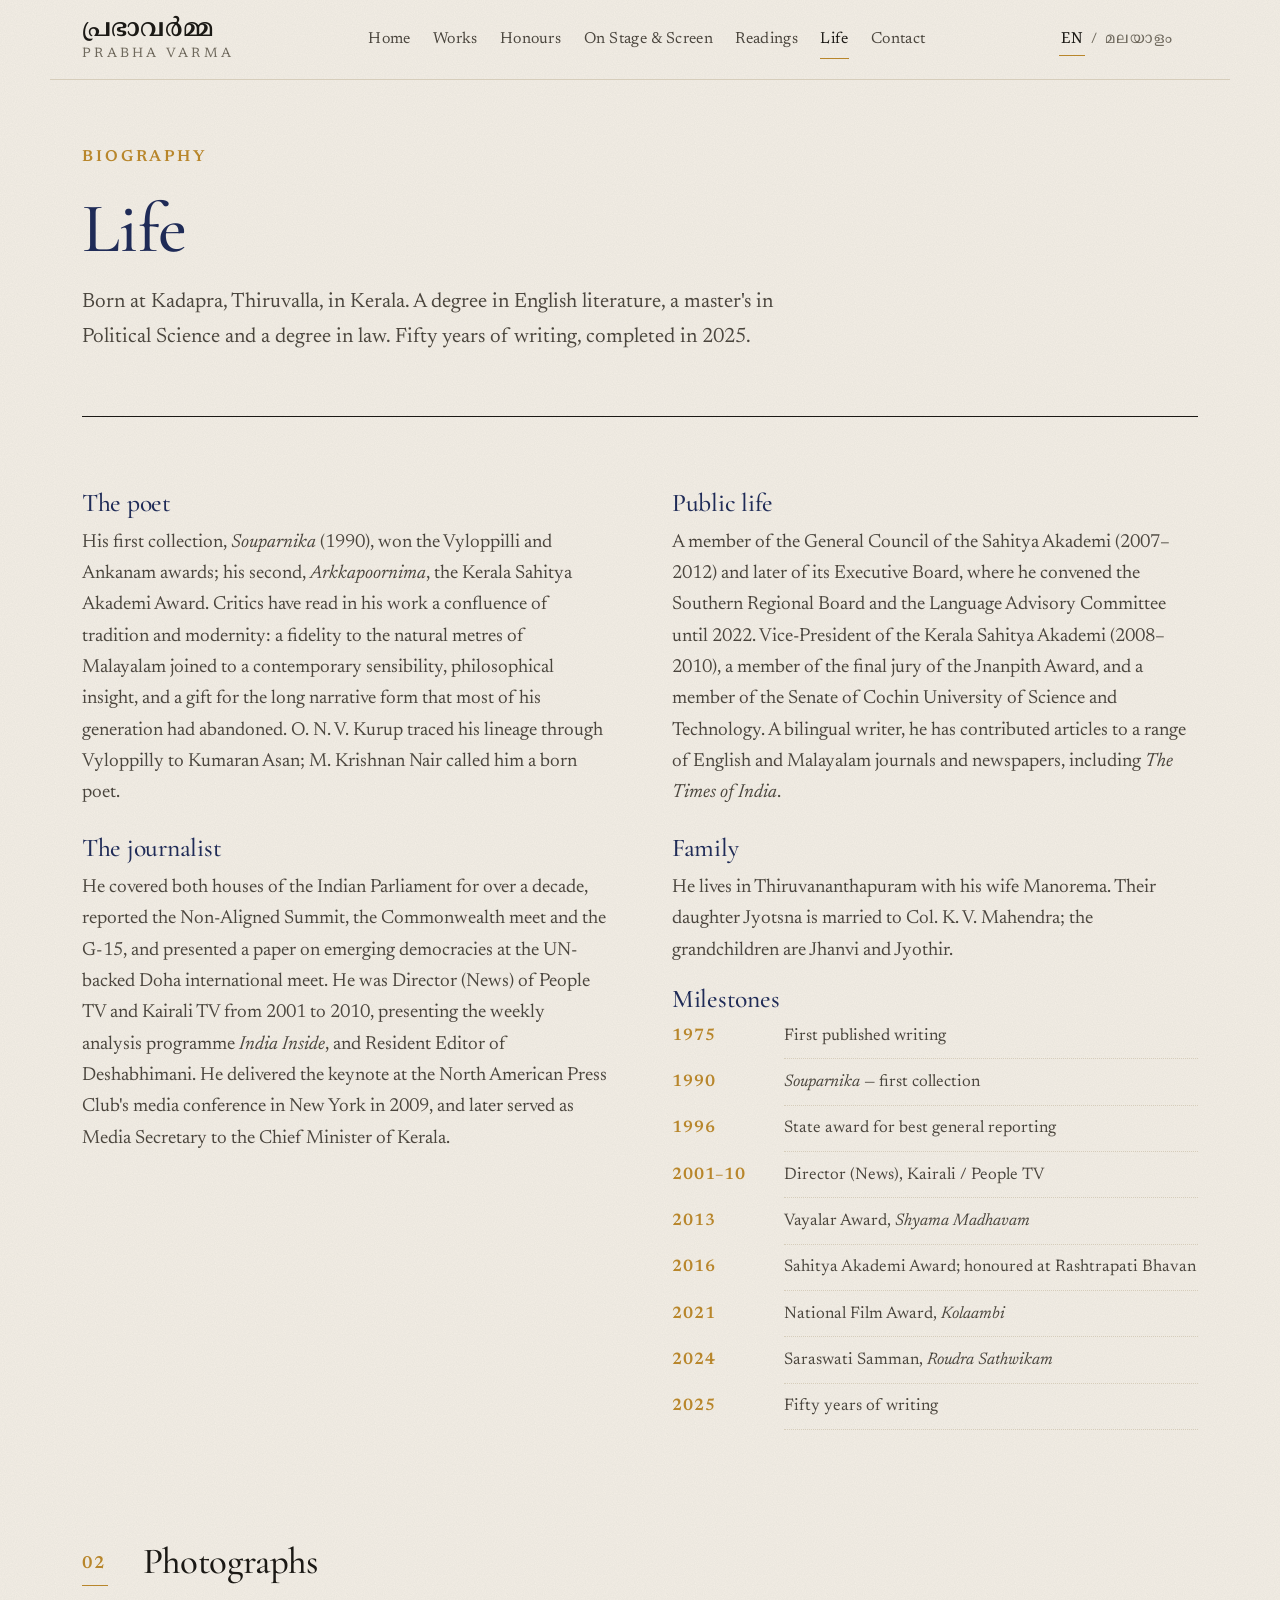
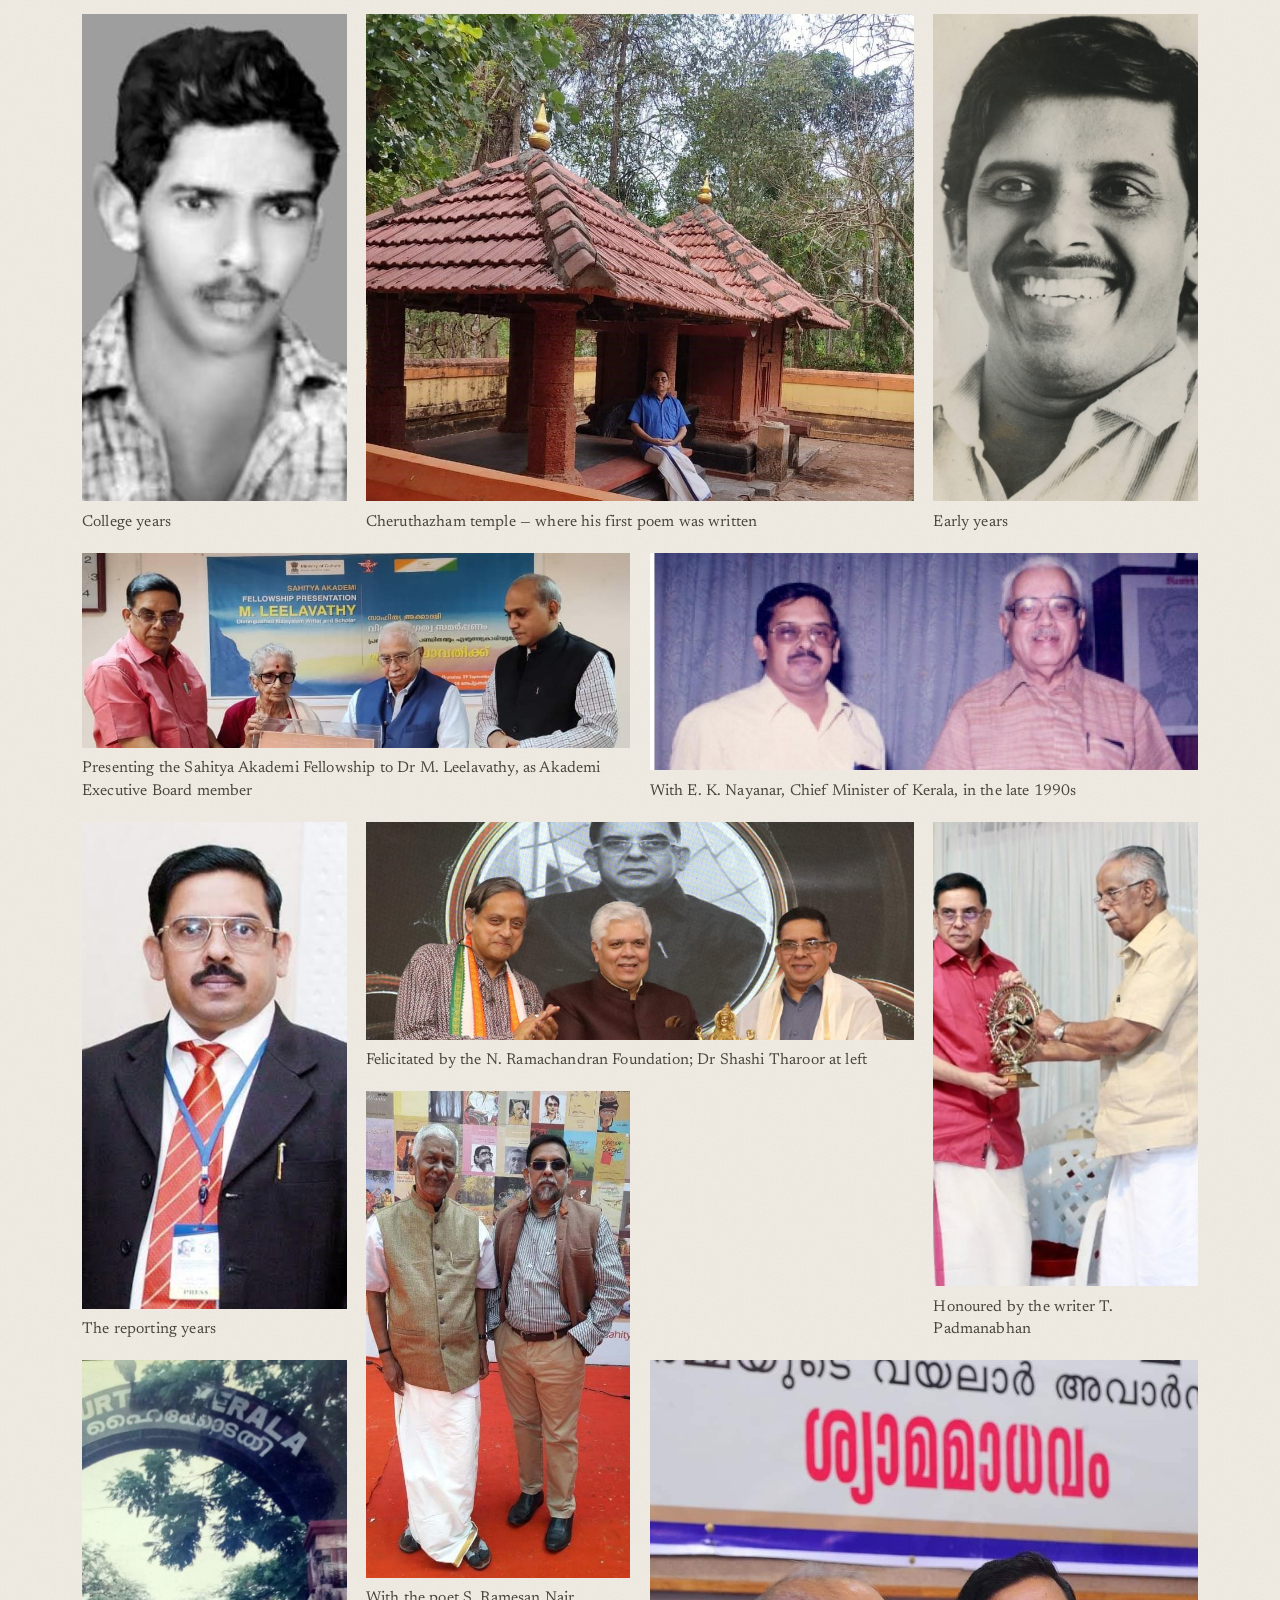
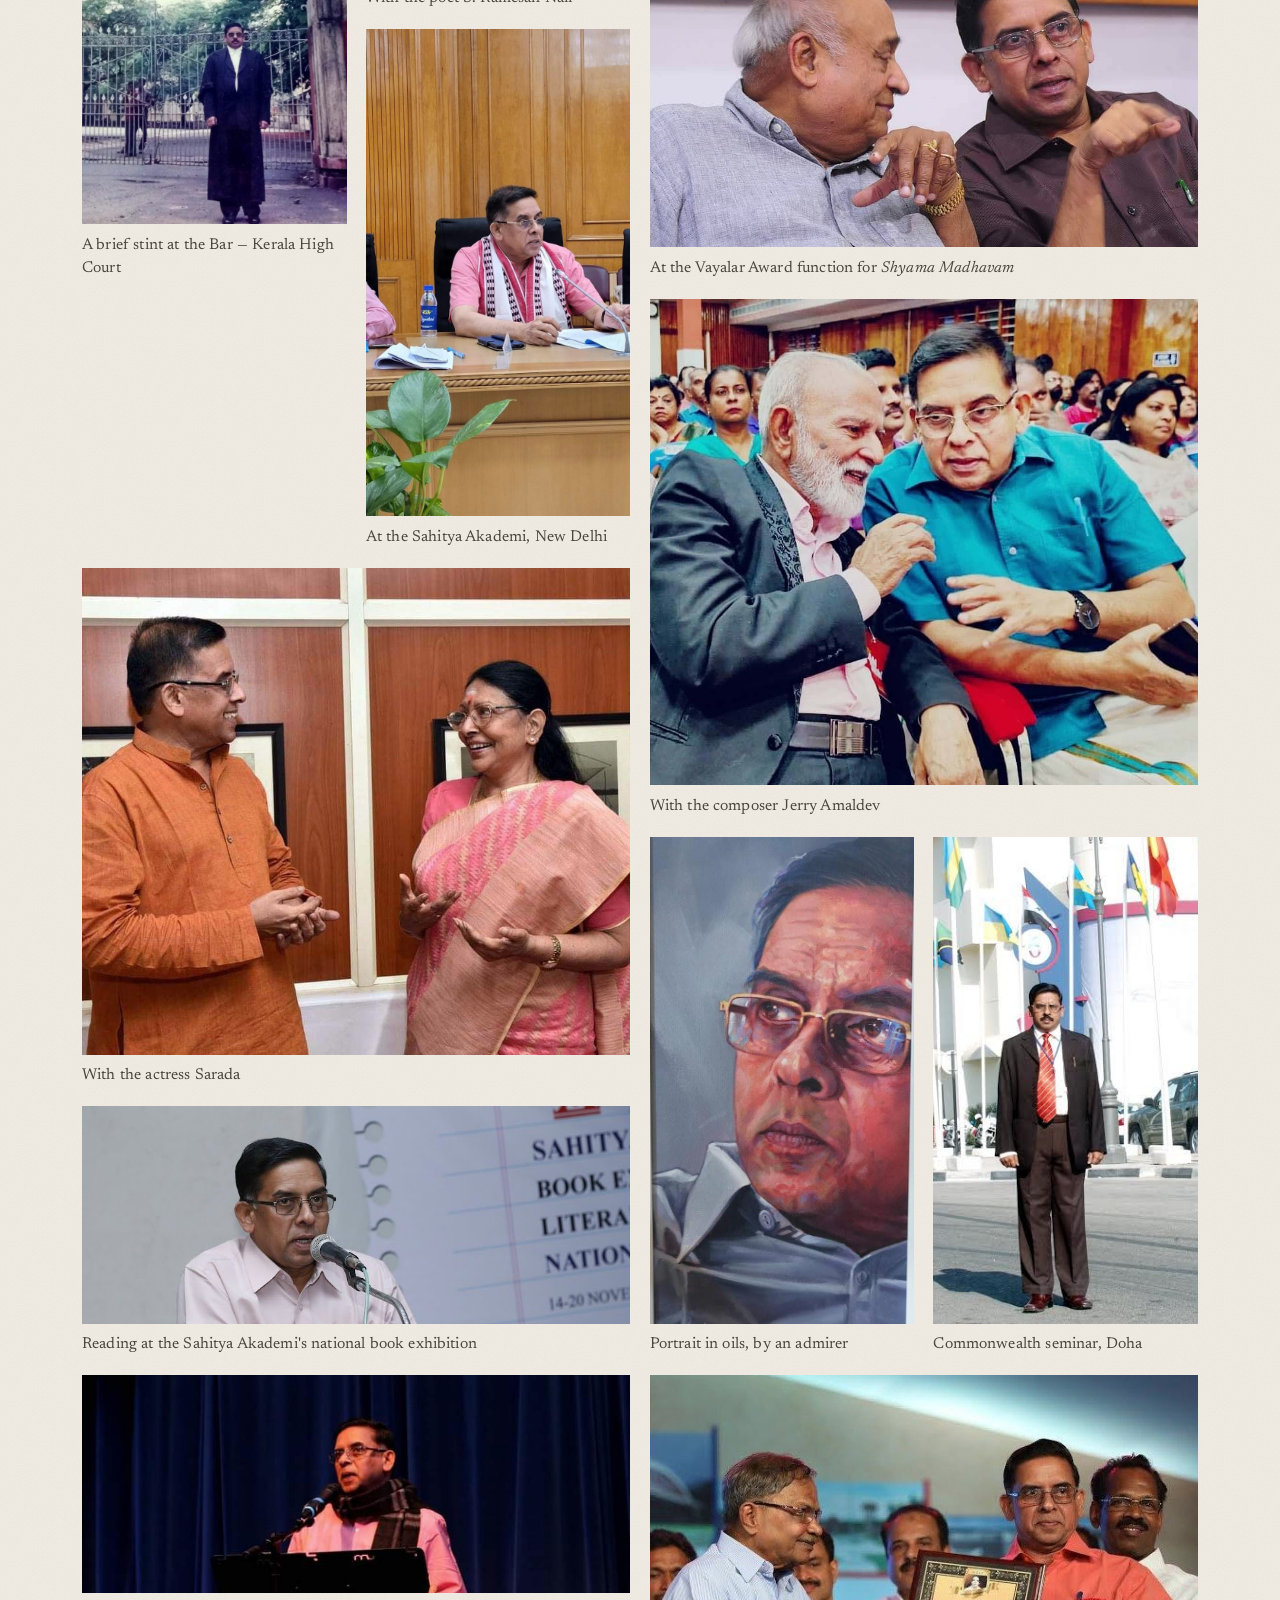
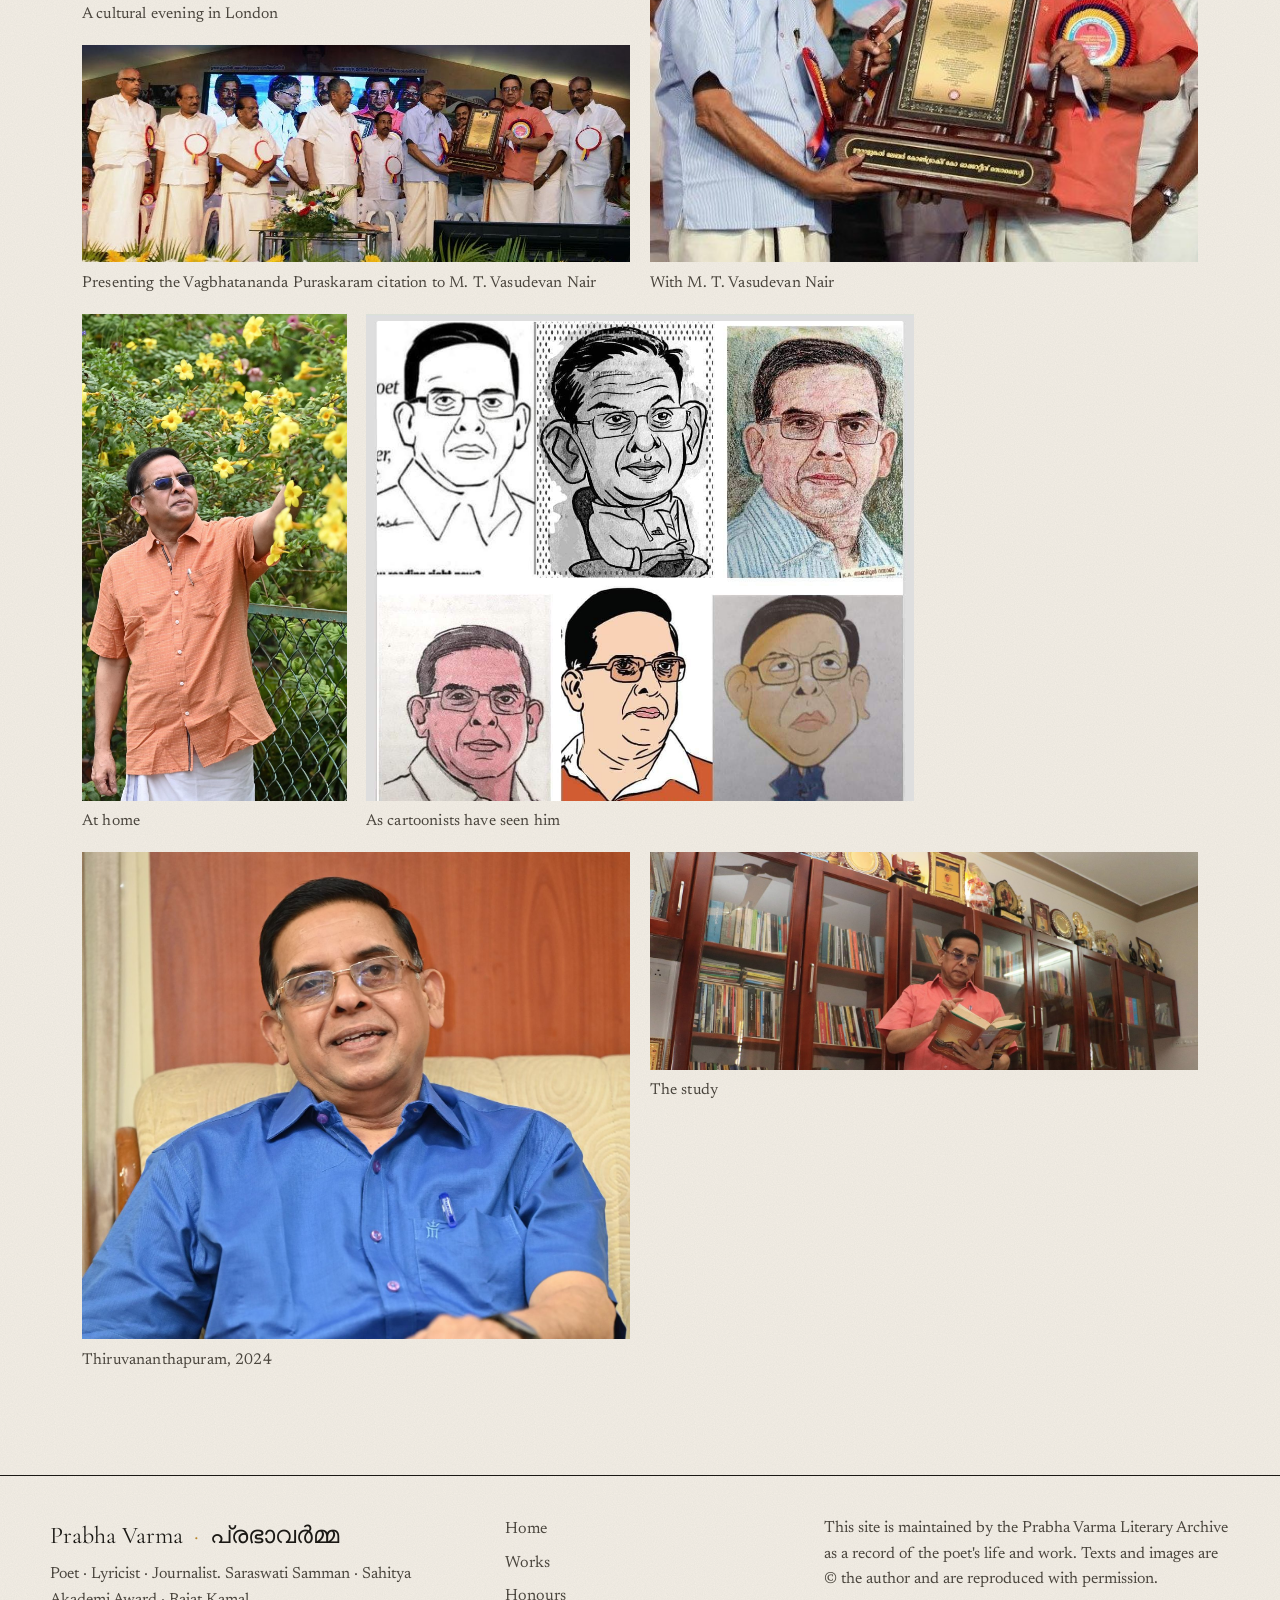
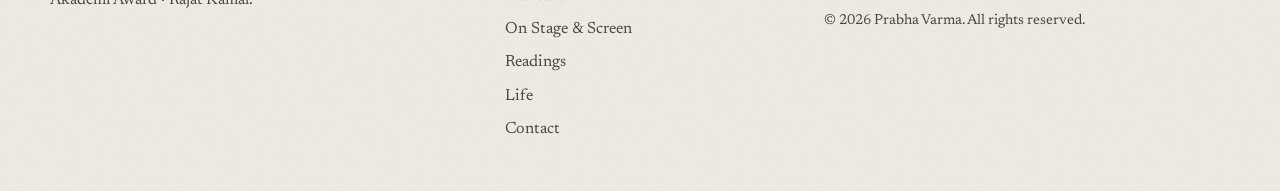
==== commit 2df795c1: "Footer, bilingual writer, award and Kalidasa corrections" ====
--- a/about.html
+++ b/about.html
@@ -60,7 +60,7 @@
   </div>
   <div>
     <h3><span class="en">Public life</span><span class="ml">പൊതുജീവിതം</span></h3>
-    <p><span class="en">A member of the General Council of the Sahitya Akademi (2007–2012) and later of its Executive Board, where he convened the Southern Regional Board and the Language Advisory Committee until 2022. Vice-President of the Kerala Sahitya Akademi (2008–2010), a member of the final jury of the Jnanpith Award, and a member of the Senate of Cochin University of Science and Technology. A regular contributor to Malayalam and English dailies including <em>The Times of India</em>.</span><span class="ml">സാഹിത്യ അക്കാദമി ജനറൽ കൗൺസിൽ അംഗം (2007–2012), പിന്നീട് എക്സിക്യൂട്ടീവ് ബോർഡ് അംഗം; ദക്ഷിണ മേഖലാ ബോർഡിന്റെയും ഭാഷാ ഉപദേശക സമിതിയുടെയും കൺവീനർ (2022 വരെ). കേരള സാഹിത്യ അക്കാദമി വൈസ് പ്രസിഡന്റ് (2008–2010), ജ്ഞാനപീഠ അന്തിമ ജൂറി അംഗം, കുസാറ്റ് സെനറ്റ് അംഗം. <em>ടൈംസ് ഓഫ് ഇന്ത്യ</em> ഉൾപ്പെടെയുള്ള പത്രങ്ങളിൽ സ്ഥിരം എഴുത്തുകാരൻ.</span></p>
+    <p><span class="en">A member of the General Council of the Sahitya Akademi (2007–2012) and later of its Executive Board, where he convened the Southern Regional Board and the Language Advisory Committee until 2022. Vice-President of the Kerala Sahitya Akademi (2008–2010), a member of the final jury of the Jnanpith Award, and a member of the Senate of Cochin University of Science and Technology. A bilingual writer, he has contributed articles to a range of English and Malayalam journals and newspapers, including <em>The Times of India</em>.</span><span class="ml">സാഹിത്യ അക്കാദമി ജനറൽ കൗൺസിൽ അംഗം (2007–2012), പിന്നീട് എക്സിക്യൂട്ടീവ് ബോർഡ് അംഗം; ദക്ഷിണ മേഖലാ ബോർഡിന്റെയും ഭാഷാ ഉപദേശക സമിതിയുടെയും കൺവീനർ (2022 വരെ). കേരള സാഹിത്യ അക്കാദമി വൈസ് പ്രസിഡന്റ് (2008–2010), ജ്ഞാനപീഠ അന്തിമ ജൂറി അംഗം, കുസാറ്റ് സെനറ്റ് അംഗം. ദ്വിഭാഷാ എഴുത്തുകാരനായ അദ്ദേഹം <em>ടൈംസ് ഓഫ് ഇന്ത്യ</em> ഉൾപ്പെടെ ഒട്ടേറെ ഇംഗ്ലീഷ്, മലയാളം ആനുകാലികങ്ങളിലും പത്രങ്ങളിലും ലേഖനങ്ങൾ എഴുതിവരുന്നു.</span></p>
     <h3><span class="en">Family</span><span class="ml">കുടുംബം</span></h3>
     <p><span class="en">He lives in Thiruvananthapuram with his wife Manorema. Their daughter Jyotsna is married to Col. K. V. Mahendra; the grandchildren are Jhanvi and Jyothir.</span><span class="ml">ഭാര്യ മനോരമയോടൊപ്പം തിരുവനന്തപുരത്ത് താമസം. മകൾ ജ്യോത്സ്ന, മരുമകൻ കേണൽ കെ. വി. മഹേന്ദ്ര, പേരക്കുട്ടികൾ ജാഹ്നവി, ജ്യോതിർ.</span></p>
     <div class="timeline">
@@ -118,7 +118,7 @@
     </div>
     <div class="foot-links"><a href="index.html" class=""><span class="en">Home</span><span class="ml">ഹോം</span></a><a href="works.html" class=""><span class="en">Works</span><span class="ml">കൃതികൾ</span></a><a href="honours.html" class=""><span class="en">Honours</span><span class="ml">പുരസ്കാരങ്ങൾ</span></a><a href="stage.html" class=""><span class="en">On Stage & Screen</span><span class="ml">രംഗവേദിയിലും ചലച്ചിത്രത്തിലും</span></a><a href="writings.html" class=""><span class="en">Readings</span><span class="ml">വായന</span></a><a href="about.html" class="active"><span class="en">Life</span><span class="ml">ജീവിതം</span></a><a href="contact.html" class=""><span class="en">Contact</span><span class="ml">ബന്ധപ്പെടുക</span></a></div>
     <div>
-      <p class="foot-note"><span class="en">This site is maintained by the Prabha Varma Literary Archive, on behalf of the poet's family and readers. Texts and images are © the author and are reproduced with permission.</span><span class="ml">കവിയുടെ കുടുംബത്തിനും വായനക്കാർക്കും വേണ്ടി പ്രഭാവർമ്മ സാഹിത്യ ആർക്കൈവ് ആണ് ഈ വെബ്‌സൈറ്റ് പരിപാലിക്കുന്നത്. കൃതികളും ചിത്രങ്ങളും ഗ്രന്ഥകർത്താവിന്റെ അനുമതിയോടെ.</span></p>
+      <p class="foot-note"><span class="en">This site is maintained by the Prabha Varma Literary Archive as a record of the poet's life and work. Texts and images are © the author and are reproduced with permission.</span><span class="ml">കവിയുടെ ജീവിതത്തിന്റെയും കൃതികളുടെയും രേഖയായി പ്രഭാവർമ്മ സാഹിത്യ ആർക്കൈവ് ആണ് ഈ വെബ്‌സൈറ്റ് പരിപാലിക്കുന്നത്. കൃതികളും ചിത്രങ്ങളും ഗ്രന്ഥകർത്താവിന്റെ അനുമതിയോടെ.</span></p>
       <p class="foot-note small">© 2026 Prabha Varma. All rights reserved.</p>
     </div>
   </div>
--- a/style.css
+++ b/style.css
@@ -61,7 +61,13 @@
   animation:rise .9s cubic-bezier(.2,.7,.2,1) both}
 .h1-en{font-family:var(--display);font-size:clamp(1.3rem,2.6vw,2.1rem);letter-spacing:.42em;text-transform:uppercase;color:var(--ink-2);margin-top:.6rem;font-weight:400;
   animation:rise .9s .12s cubic-bezier(.2,.7,.2,1) both}
-.hero-lede{font-size:1.3rem;line-height:1.55;max-width:38rem;margin:1.8rem 0 2rem;color:var(--ink-2);animation:rise .9s .22s cubic-bezier(.2,.7,.2,1) both}
+.hero-verse{position:relative;margin:2.9rem 0 2.4rem;padding:.2rem 0 0 2.6rem;max-width:34rem;animation:rise .9s .22s cubic-bezier(.2,.7,.2,1) both}
+.hero-verse::before{content:"\201C";position:absolute;left:-.2rem;top:-1.6rem;font-family:var(--display);font-size:6rem;line-height:1;color:var(--gold);opacity:.85}
+.hero-verse p{font-family:var(--display);font-style:italic;font-weight:500;font-size:clamp(1.7rem,2.7vw,2.25rem);line-height:1.38;color:var(--ink);margin:0 0 1rem}
+html[lang="ml"] .hero-verse p{font-family:var(--display);font-style:italic;letter-spacing:0}
+.hero-verse cite{display:block;font-family:var(--serif);font-style:normal;font-weight:600;font-size:1rem;letter-spacing:.16em;text-transform:uppercase;color:var(--ink-2)}
+.hero-verse cite::before{content:"";display:inline-block;width:2rem;height:1px;background:var(--gold);vertical-align:middle;margin-right:.8rem}
+html[lang="ml"] .hero-verse cite{font-family:var(--ml);text-transform:none;letter-spacing:.02em;font-size:1.05rem}
 .hero-cta{display:flex;gap:.9rem;flex-wrap:wrap;animation:rise .9s .32s cubic-bezier(.2,.7,.2,1) both}
 .btn{display:inline-block;background:var(--indigo);color:#fff;padding:.8rem 1.5rem;border-radius:2px;font-size:1.05rem;letter-spacing:.06em;transition:background .2s,transform .2s}
 .btn:hover{background:var(--indigo-2);color:#fff;transform:translateY(-1px)}
@@ -89,12 +95,10 @@
 .honour-strip span{font-size:.98rem;color:var(--ink-2)}
 
 /* ── verse band ─────────────────────────────── */
-.verse-band{margin:4rem 0;padding:3.5rem 0;border-top:1px solid var(--rule);border-bottom:1px solid var(--rule);text-align:center;position:relative}
-.verse-band::before{content:"❧";position:absolute;top:-.85rem;left:50%;transform:translateX(-50%);background:var(--paper);padding:0 1rem;color:var(--gold);font-size:1.2rem}
-.verse-band blockquote{margin:0 auto;max-width:44rem}
-.verse-band p{font-family:var(--display);font-size:1.75rem;line-height:1.45;font-style:italic;color:var(--ink)}
-html[lang="ml"] .verse-band p{font-family:var(--ml);font-style:normal;font-size:1.35rem}
-.verse-band cite{font-style:normal;font-size:1rem;letter-spacing:.08em;color:var(--ink-3)}
+.intro-band{margin:4rem 0 1rem;padding:3.2rem 0;border-bottom:1px solid var(--rule);text-align:center;position:relative;background:linear-gradient(var(--rule),var(--rule)) left top/calc(50% - 1.6rem) 1px no-repeat,linear-gradient(var(--rule),var(--rule)) right top/calc(50% - 1.6rem) 1px no-repeat}
+.intro-band::before{content:"❧";position:absolute;top:-.8rem;left:50%;transform:translateX(-50%);color:var(--gold);font-size:1.2rem;line-height:1.6rem}
+.intro-band p{max-width:46rem;margin:0 auto;font-size:1.3rem;line-height:1.65;color:var(--ink-2)}
+html[lang="ml"] .intro-band p{font-size:1.2rem;line-height:1.9}
 
 /* ── sections ───────────────────────────────── */
 .sec{padding:3.5rem 0}
@@ -232,6 +236,9 @@
 }
 @media (max-width:720px){
   body{font-size:18px}
+  .hero-verse{padding-left:1.8rem;margin:1.8rem 0 2rem}
+  .hero-verse::before{font-size:4.5rem;top:-1.1rem;left:-.3rem}
+  .intro-band p{font-size:1.15rem}
   main{padding:0 1.2rem}
   .site-header{grid-template-columns:1fr auto auto;padding:1rem 1.2rem;gap:1rem}
   .site-nav{display:none;grid-column:1/-1;flex-direction:column;gap:.8rem;padding:1rem 0 .4rem;border-top:1px solid var(--rule)}
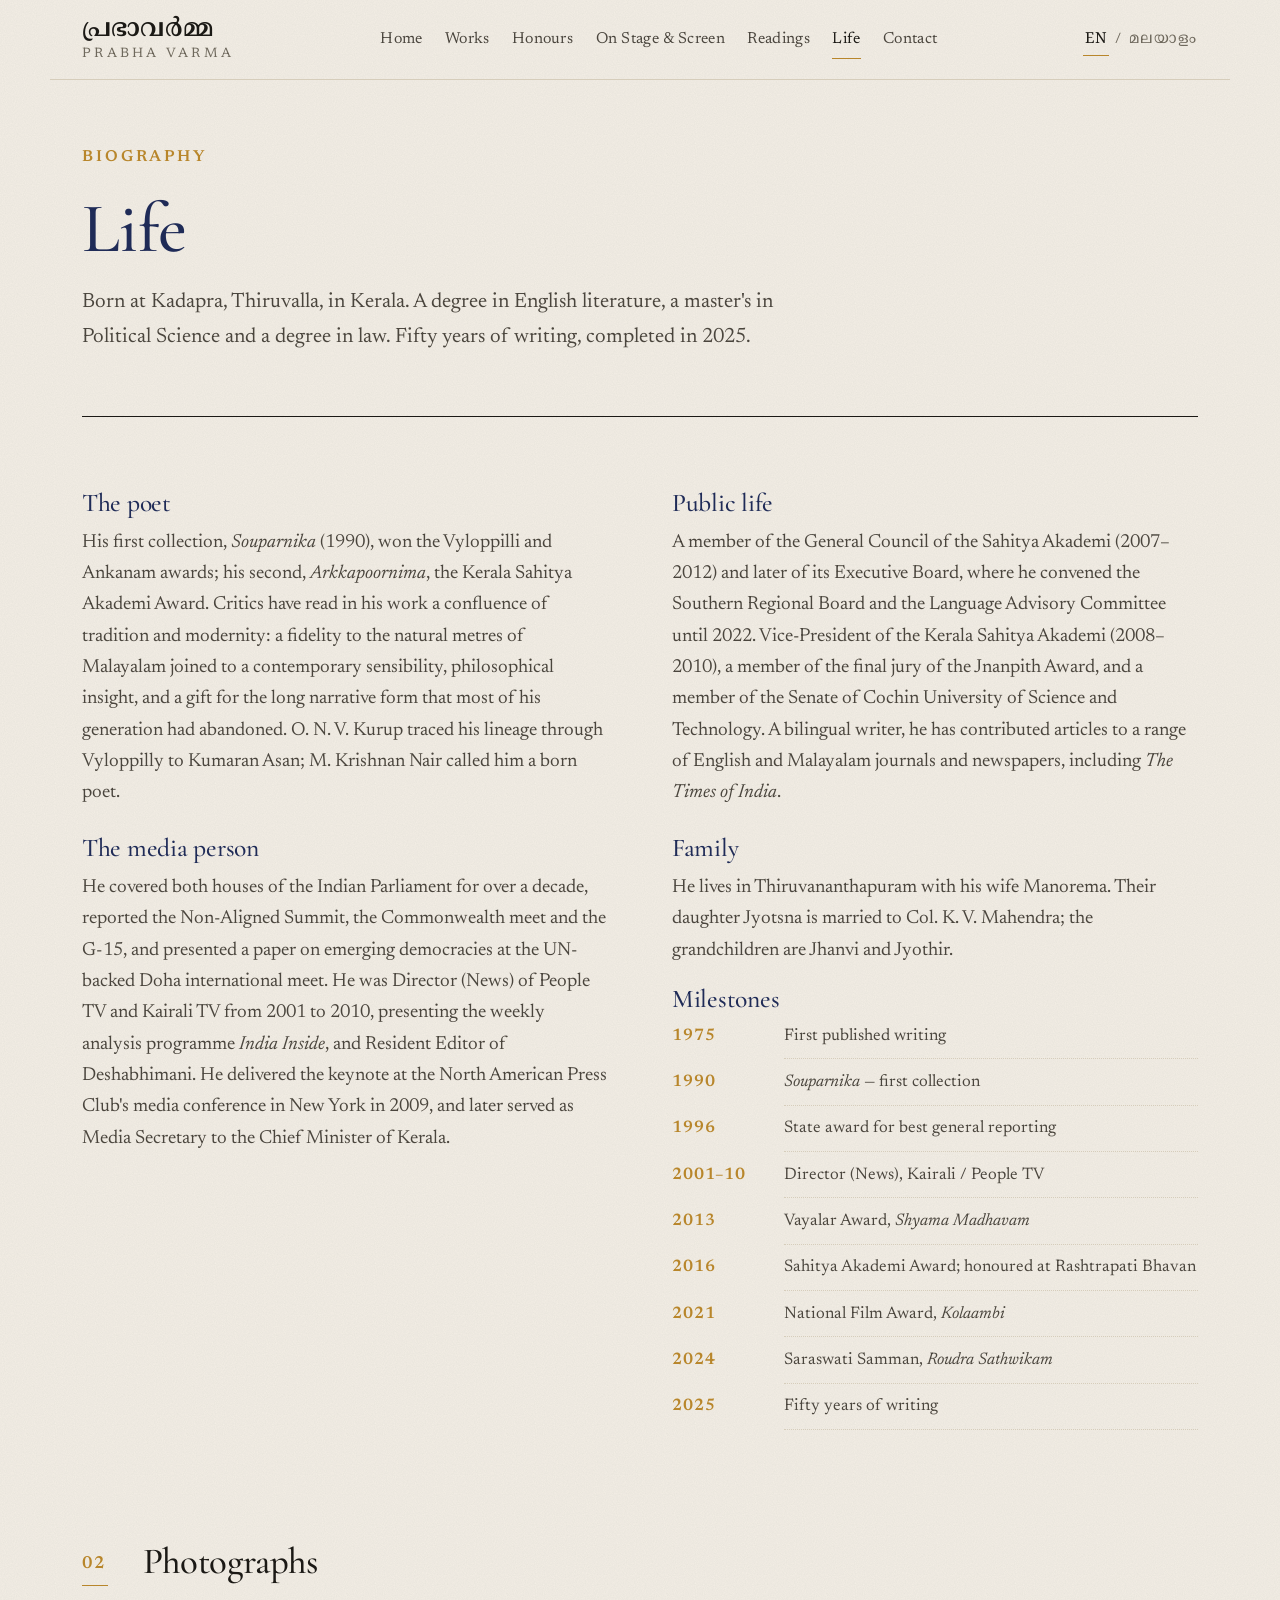
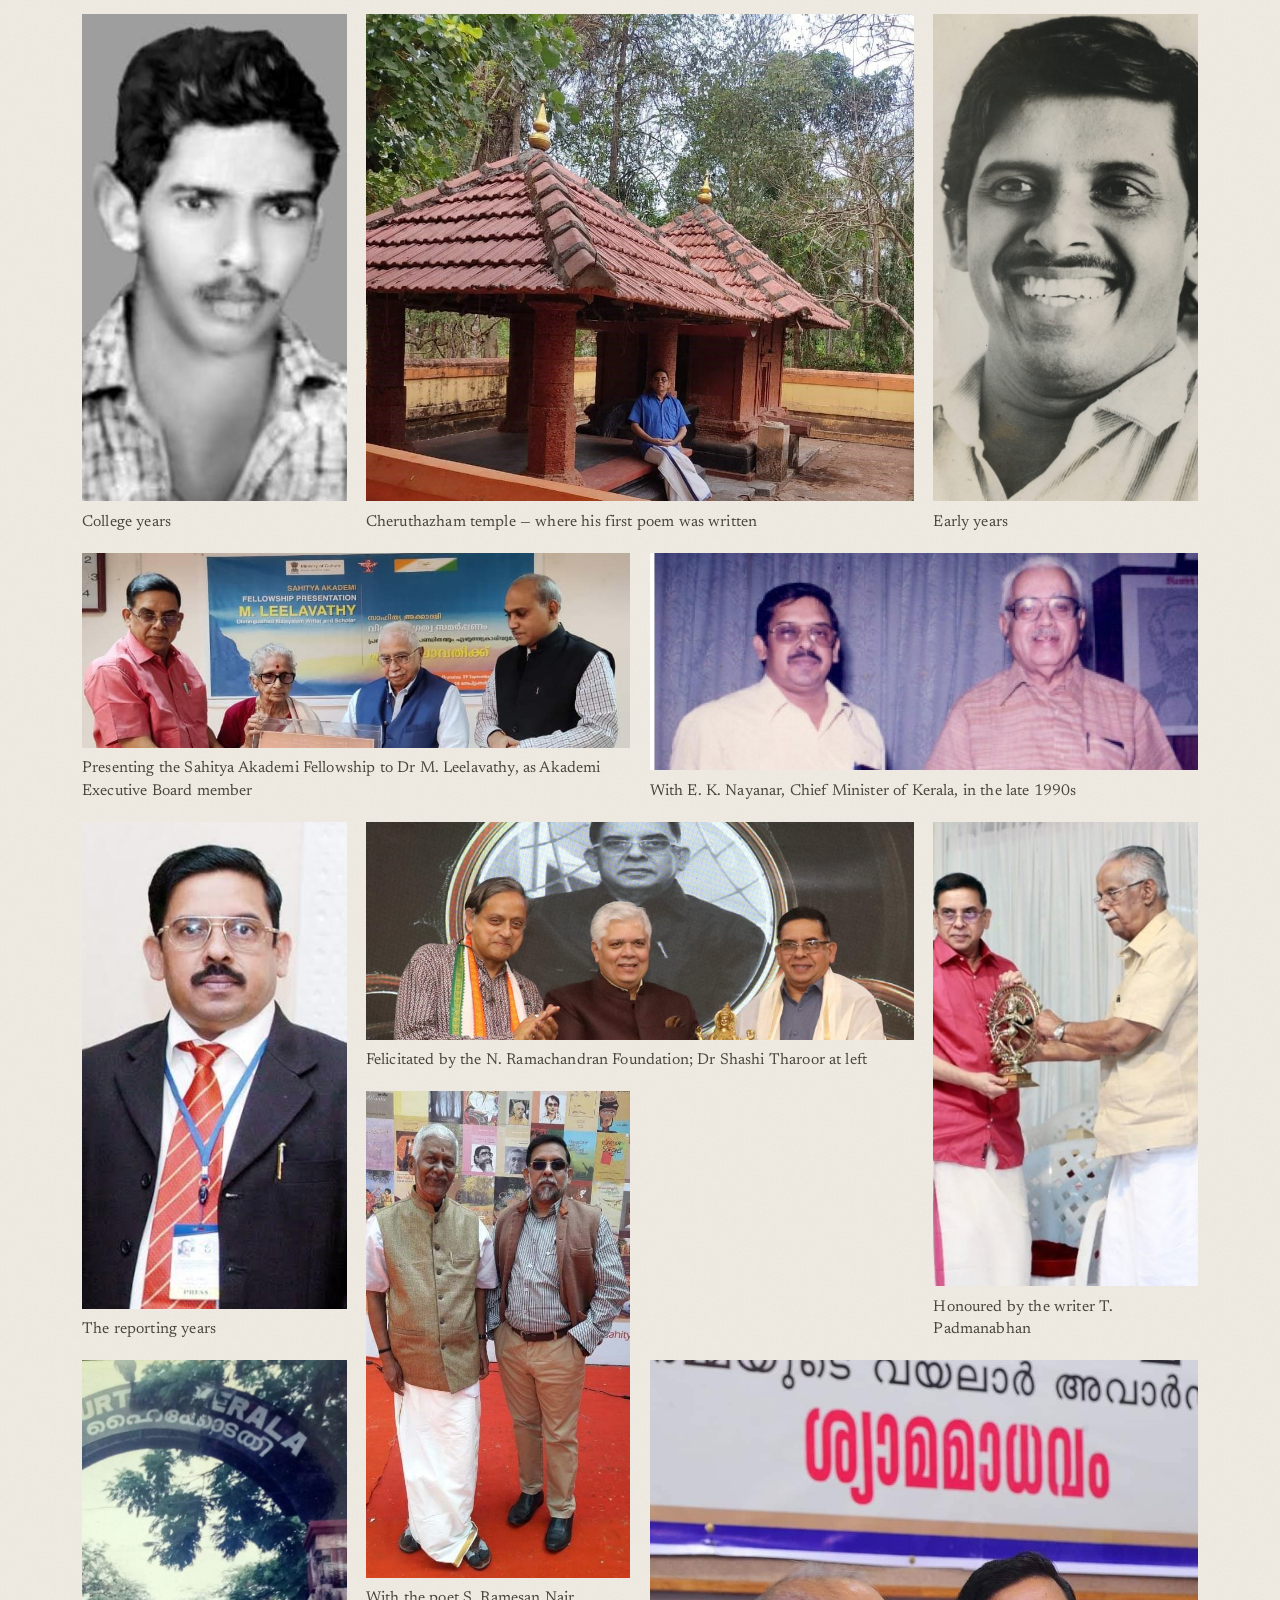
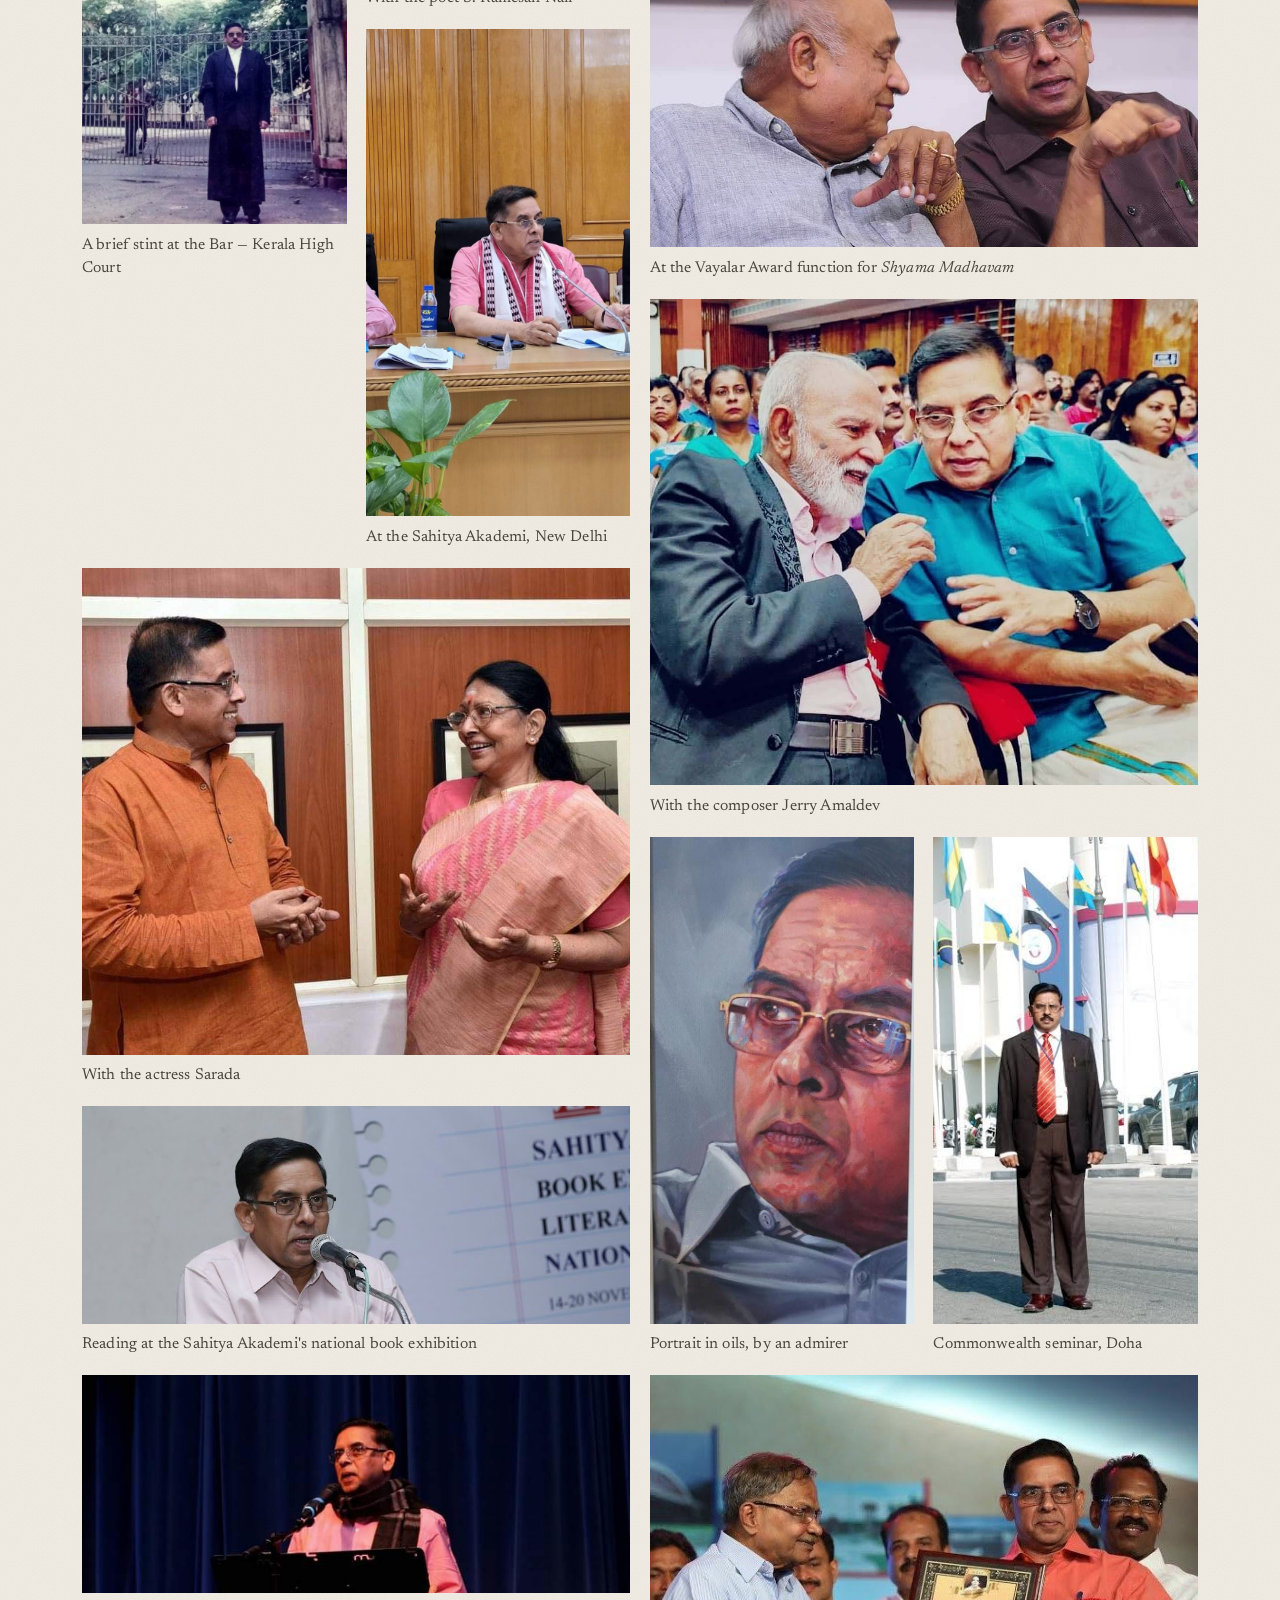
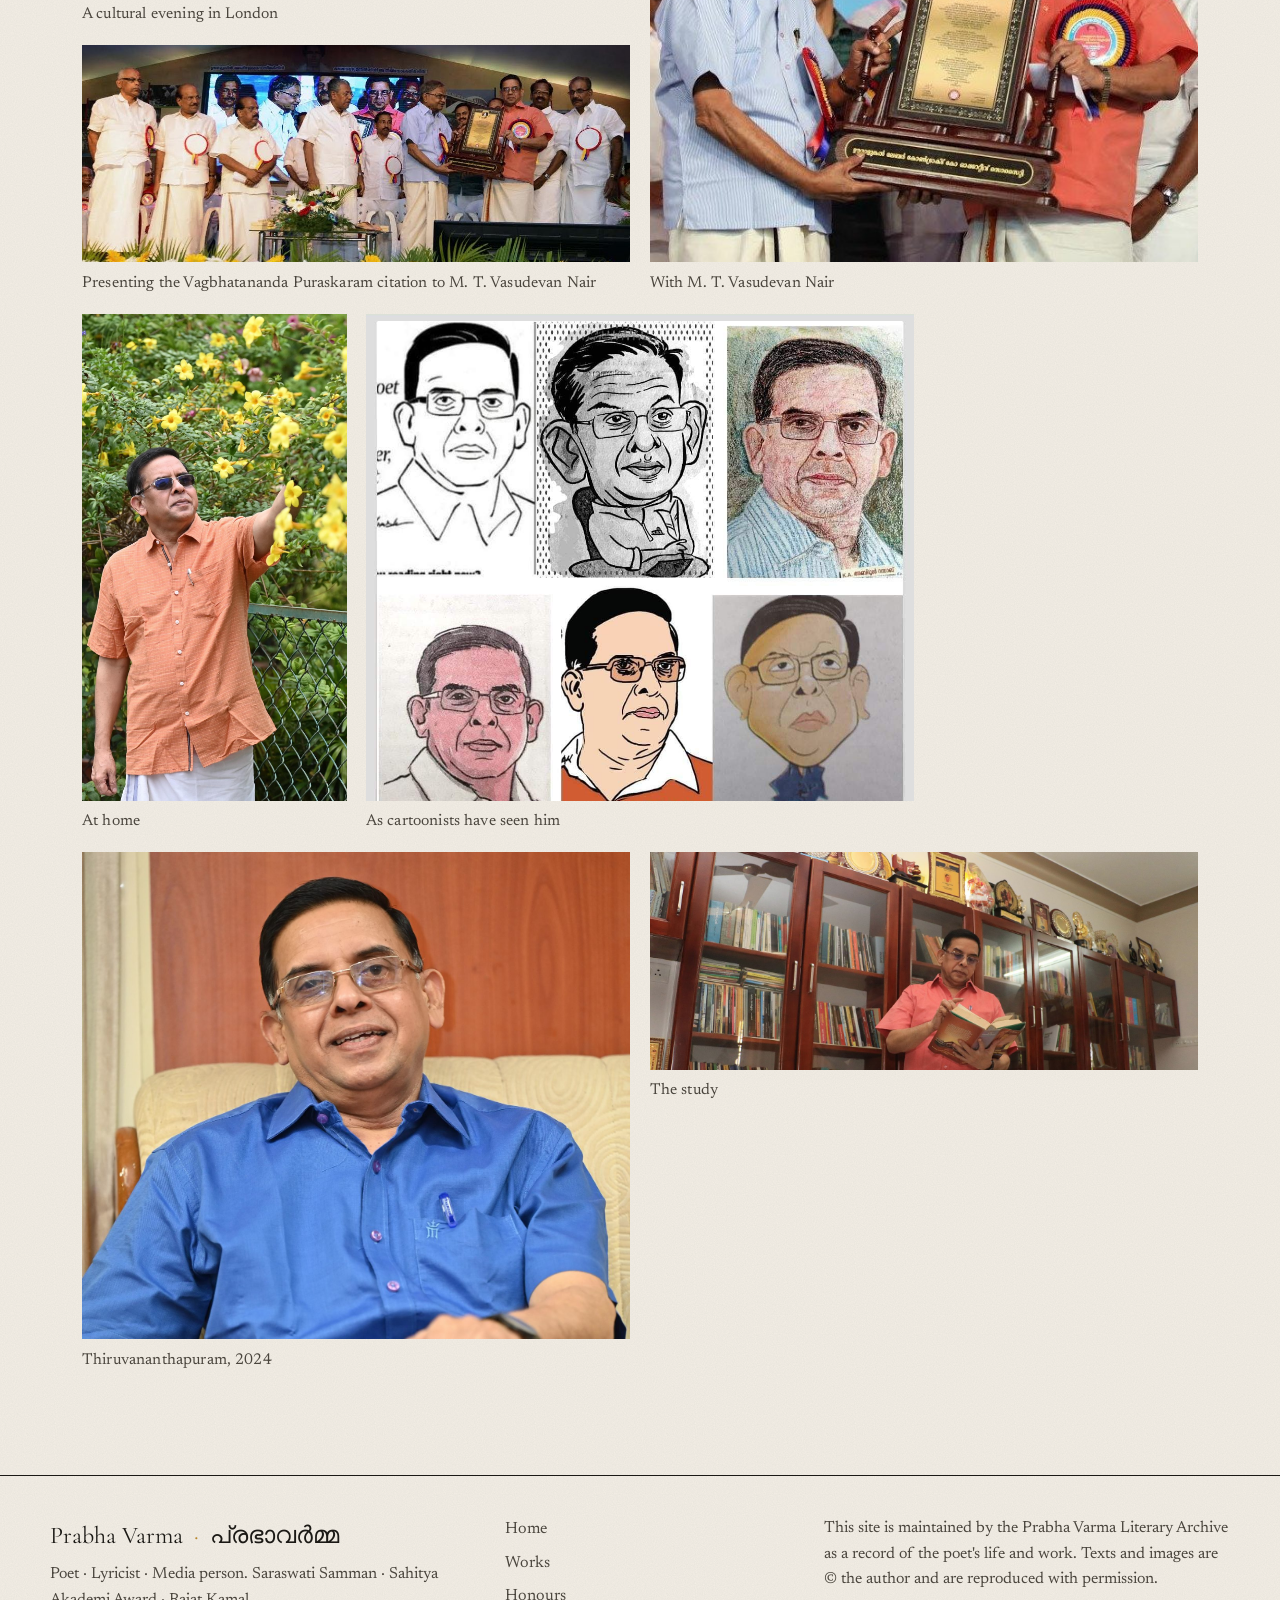
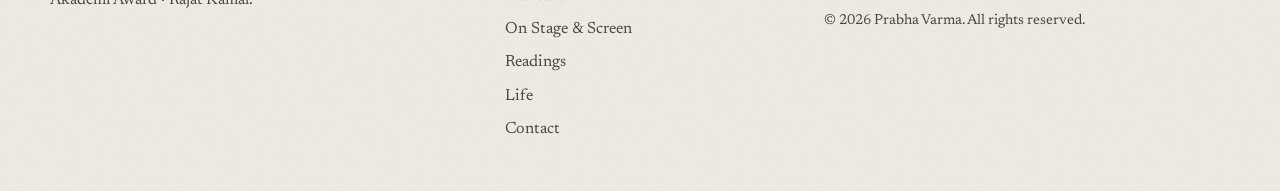
==== commit cc37e27e: "Menu as tabs on phones; Media person" ====
--- a/about.html
+++ b/about.html
@@ -4,9 +4,9 @@
 <meta charset="utf-8">
 <meta name="viewport" content="width=device-width, initial-scale=1">
 <title>Life · Prabha Varma</title>
-<meta name="description" content="Biography of Prabha Varma — poet, journalist and public figure from Kerala.">
+<meta name="description" content="Biography of Prabha Varma — poet, media person and public figure from Kerala.">
 <meta property="og:title" content="Life · Prabha Varma">
-<meta property="og:description" content="Biography of Prabha Varma — poet, journalist and public figure from Kerala.">
+<meta property="og:description" content="Biography of Prabha Varma — poet, media person and public figure from Kerala.">
 <meta property="og:type" content="website">
 <meta property="og:url" content="https://prabhavarma.in/about.html">
 <link rel="preconnect" href="https://fonts.googleapis.com">
@@ -23,7 +23,7 @@
   "@type": "Person",
   "name": "Prabha Varma",
   "alternateName": "പ്രഭാവർമ്മ",
-  "jobTitle": ["Poet", "Lyricist", "Journalist"],
+  "jobTitle": ["Poet", "Lyricist", "Media person"],
   "nationality": "Indian",
   "knowsLanguage": ["ml", "en"],
   "birthPlace": {"@type": "Place", "name": "Thiruvalla, Kerala, India"},
@@ -37,11 +37,10 @@
 <body>
 <header class="site-header">
   <a class="brand" href="index.html"><span class="brand-ml">പ്രഭാവർമ്മ</span><span class="brand-en">Prabha Varma</span></a>
-  <nav class="site-nav"><a href="index.html" class=""><span class="en">Home</span><span class="ml">ഹോം</span></a><a href="works.html" class=""><span class="en">Works</span><span class="ml">കൃതികൾ</span></a><a href="honours.html" class=""><span class="en">Honours</span><span class="ml">പുരസ്കാരങ്ങൾ</span></a><a href="stage.html" class=""><span class="en">On Stage & Screen</span><span class="ml">രംഗവേദിയിലും ചലച്ചിത്രത്തിലും</span></a><a href="writings.html" class=""><span class="en">Readings</span><span class="ml">വായന</span></a><a href="about.html" class="active"><span class="en">Life</span><span class="ml">ജീവിതം</span></a><a href="contact.html" class=""><span class="en">Contact</span><span class="ml">ബന്ധപ്പെടുക</span></a></nav>
+  <nav class="site-nav" aria-label="Main"><a href="index.html" class=""><span class="en">Home</span><span class="ml">ഹോം</span></a><a href="works.html" class=""><span class="en">Works</span><span class="ml">കൃതികൾ</span></a><a href="honours.html" class=""><span class="en">Honours</span><span class="ml">പുരസ്കാരങ്ങൾ</span></a><a href="stage.html" class=""><span class="en">On Stage & Screen</span><span class="ml">രംഗവേദിയിലും ചലച്ചിത്രത്തിലും</span></a><a href="writings.html" class=""><span class="en">Readings</span><span class="ml">വായന</span></a><a href="about.html" class="active"><span class="en">Life</span><span class="ml">ജീവിതം</span></a><a href="contact.html" class=""><span class="en">Contact</span><span class="ml">ബന്ധപ്പെടുക</span></a></nav>
   <div class="lang-switch" role="group" aria-label="Language">
     <button data-lang="en" class="on">EN</button><span>/</span><button data-lang="ml">മലയാളം</button>
   </div>
-  <button class="menu-btn" aria-label="Menu">☰</button>
 </header>
 <main>
 
@@ -55,7 +54,7 @@
   <div>
     <h3><span class="en">The poet</span><span class="ml">കവി</span></h3>
     <p><span class="en">His first collection, <em>Souparnika</em> (1990), won the Vyloppilli and Ankanam awards; his second, <em>Arkkapoornima</em>, the Kerala Sahitya Akademi Award. Critics have read in his work a confluence of tradition and modernity: a fidelity to the natural metres of Malayalam joined to a contemporary sensibility, philosophical insight, and a gift for the long narrative form that most of his generation had abandoned. O. N. V. Kurup traced his lineage through Vyloppilly to Kumaran Asan; M. Krishnan Nair called him a born poet.</span><span class="ml">ആദ്യ സമാഹാരം <em>സൗപർണിക</em> (1990) വൈലോപ്പിള്ളി, അങ്കണം പുരസ്കാരങ്ങൾ നേടി; രണ്ടാമത്തേത് <em>അർക്കപൂർണിമ</em> കേരള സാഹിത്യ അക്കാദമി പുരസ്കാരവും. പാരമ്പര്യവും ആധുനികതയും സംഗമിക്കുന്ന കവിത — മലയാളത്തിന്റെ സഹജ വൃത്തങ്ങളോടുള്ള വിശ്വസ്തതയും സമകാലിക ഭാവുകത്വവും ദാർശനിക ഉൾക്കാഴ്ചയും, തലമുറ കൈവിട്ട ദീർഘാഖ്യാന രൂപത്തിലുള്ള അസാധാരണ പ്രാവീണ്യവും.</span></p>
-    <h3><span class="en">The journalist</span><span class="ml">മാധ്യമപ്രവർത്തകൻ</span></h3>
+    <h3><span class="en">The media person</span><span class="ml">മാധ്യമപ്രവർത്തകൻ</span></h3>
     <p><span class="en">He covered both houses of the Indian Parliament for over a decade, reported the Non-Aligned Summit, the Commonwealth meet and the G-15, and presented a paper on emerging democracies at the UN-backed Doha international meet. He was Director (News) of People TV and Kairali TV from 2001 to 2010, presenting the weekly analysis programme <em>India Inside</em>, and Resident Editor of Deshabhimani. He delivered the keynote at the North American Press Club's media conference in New York in 2009, and later served as Media Secretary to the Chief Minister of Kerala.</span><span class="ml">ഒരു ദശകത്തിലധികം പാർലമെന്റിന്റെ ഇരുസഭകളും റിപ്പോർട്ട് ചെയ്തു; ചേരിചേരാ ഉച്ചകോടി, കോമൺവെൽത്ത് സമ്മേളനം, ജി-15 എന്നിവ റിപ്പോർട്ട് ചെയ്തു. 2001 മുതൽ 2010 വരെ പീപ്പിൾ ടിവി, കൈരളി ടിവി ന്യൂസ് ഡയറക്ടർ; <em>ഇന്ത്യ ഇൻസൈഡ്</em> എന്ന വാരാന്ത്യ വിശകലന പരിപാടിയുടെ അവതാരകൻ; ദേശാഭിമാനി റസിഡന്റ് എഡിറ്റർ. 2009-ൽ ന്യൂയോർക്കിൽ നോർത്ത് അമേരിക്കൻ പ്രസ് ക്ലബ്ബിന്റെ മാധ്യമ സമ്മേളനത്തിൽ മുഖ്യപ്രഭാഷണം. പിന്നീട് കേരള മുഖ്യമന്ത്രിയുടെ മീഡിയ സെക്രട്ടറി.</span></p>
   </div>
   <div>
@@ -87,7 +86,7 @@
     <figure class="tall"><img src="images/young-smiling.jpg" alt="Prabha Varma as a young man" loading="lazy"><figcaption><span class="en">Early years</span><span class="ml">ആദ്യകാലം</span></figcaption></figure>
     <figure class="wide"><img src="images/leelavathy-fellowship.jpg" alt="Presenting the Sahitya Akademi Fellowship to Dr M. Leelavathy" loading="lazy"><figcaption><span class="en">Presenting the Sahitya Akademi Fellowship to Dr M. Leelavathy, as Akademi Executive Board member</span><span class="ml">അക്കാദമി എക്സിക്യൂട്ടീവ് അംഗമെന്ന നിലയിൽ ഡോ. എം. ലീലാവതിക്ക് സാഹിത്യ അക്കാദമി ഫെലോഷിപ്പ് സമർപ്പിക്കുന്നു</span></figcaption></figure>
     <figure class="wide"><img src="images/with-ek-nayanar.jpg" alt="With E. K. Nayanar" loading="lazy"><figcaption><span class="en">With E. K. Nayanar, Chief Minister of Kerala, in the late 1990s</span><span class="ml">മുഖ്യമന്ത്രി ഇ. കെ. നായനാർക്കൊപ്പം, 1990-കളുടെ അവസാനം</span></figcaption></figure>
-    <figure class="tall"><img src="images/press-years.jpg" alt="Prabha Varma as a journalist" loading="lazy"><figcaption><span class="en">The reporting years</span><span class="ml">റിപ്പോർട്ടിങ് കാലം</span></figcaption></figure>
+    <figure class="tall"><img src="images/press-years.jpg" alt="Prabha Varma during his reporting years" loading="lazy"><figcaption><span class="en">The reporting years</span><span class="ml">റിപ്പോർട്ടിങ് കാലം</span></figcaption></figure>
     <figure class="wide"><img src="images/n-ramachandran-foundation.jpg" alt="Felicitation by the N. Ramachandran Foundation" loading="lazy"><figcaption><span class="en">Felicitated by the N. Ramachandran Foundation; Dr Shashi Tharoor at left</span><span class="ml">എൻ. രാമചന്ദ്രൻ ഫൗണ്ടേഷന്റെ ആദരം; ഇടത് ഡോ. ശശി തരൂർ</span></figcaption></figure>
     <figure class="tall"><img src="images/with-t-padmanabhan.jpg" alt="With T. Padmanabhan" loading="lazy"><figcaption><span class="en">Honoured by the writer T. Padmanabhan</span><span class="ml">എഴുത്തുകാരൻ ടി. പത്മനാഭൻ ആദരിക്കുന്നു</span></figcaption></figure>
     <figure class="tall"><img src="images/with-s-ramesan-nair.jpg" alt="With poet S. Ramesan Nair" loading="lazy"><figcaption><span class="en">With the poet S. Ramesan Nair</span><span class="ml">കവി എസ്. രമേശൻ നായരോടൊപ്പം</span></figcaption></figure>
@@ -114,7 +113,7 @@
   <div class="foot-grid">
     <div>
       <p class="foot-name">Prabha Varma <span class="dot">·</span> പ്രഭാവർമ്മ</p>
-      <p class="foot-note"><span class="en">Poet · Lyricist · Journalist. Saraswati Samman · Sahitya Akademi Award · Rajat Kamal.</span><span class="ml">കവി · ഗാനരചയിതാവ് · മാധ്യമപ്രവർത്തകൻ. സരസ്വതി സമ്മാൻ · കേന്ദ്ര സാഹിത്യ അക്കാദമി പുരസ്കാരം · രജത കമലം.</span></p>
+      <p class="foot-note"><span class="en">Poet · Lyricist · Media person. Saraswati Samman · Sahitya Akademi Award · Rajat Kamal.</span><span class="ml">കവി · ഗാനരചയിതാവ് · മാധ്യമപ്രവർത്തകൻ. സരസ്വതി സമ്മാൻ · കേന്ദ്ര സാഹിത്യ അക്കാദമി പുരസ്കാരം · രജത കമലം.</span></p>
     </div>
     <div class="foot-links"><a href="index.html" class=""><span class="en">Home</span><span class="ml">ഹോം</span></a><a href="works.html" class=""><span class="en">Works</span><span class="ml">കൃതികൾ</span></a><a href="honours.html" class=""><span class="en">Honours</span><span class="ml">പുരസ്കാരങ്ങൾ</span></a><a href="stage.html" class=""><span class="en">On Stage & Screen</span><span class="ml">രംഗവേദിയിലും ചലച്ചിത്രത്തിലും</span></a><a href="writings.html" class=""><span class="en">Readings</span><span class="ml">വായന</span></a><a href="about.html" class="active"><span class="en">Life</span><span class="ml">ജീവിതം</span></a><a href="contact.html" class=""><span class="en">Contact</span><span class="ml">ബന്ധപ്പെടുക</span></a></div>
     <div>
--- a/style.css
+++ b/style.css
@@ -35,7 +35,7 @@
 .brand-ml,.h1-ml,.bk-ml,small,.book-cover span{font-family:var(--ml)}
 
 /* ── header ─────────────────────────────────── */
-.site-header{display:grid;grid-template-columns:auto 1fr auto auto;align-items:center;gap:1.5rem;
+.site-header{display:grid;grid-template-columns:auto 1fr auto;align-items:center;gap:1.5rem;
   padding:1.1rem 2rem;max-width:var(--max);margin:0 auto;border-bottom:1px solid var(--rule)}
 .brand{display:flex;flex-direction:column;line-height:1;color:var(--ink)}
 .brand-ml{font-size:1.55rem;font-weight:600;letter-spacing:.01em}
@@ -48,7 +48,6 @@
 .lang-switch{font-size:.95rem;color:var(--ink-3);display:flex;gap:.4rem;align-items:center}
 .lang-switch button{background:none;border:0;font:inherit;font-family:var(--ml);color:var(--ink-3);cursor:pointer;padding:.2rem .1rem;letter-spacing:.05em}
 .lang-switch button.on{color:var(--ink);border-bottom:1px solid var(--gold)}
-.menu-btn{display:none;background:none;border:1px solid var(--rule);font-size:1.1rem;padding:.3rem .6rem;border-radius:3px;color:var(--ink)}
 
 main{max-width:var(--max);margin:0 auto;padding:0 2rem}
 
@@ -223,6 +222,15 @@
 
 /* ── responsive ─────────────────────────────── */
 @media (max-width:980px){
+  /* menu always visible as tabs — no hidden ☰ icon */
+  .site-header{grid-template-columns:1fr auto;gap:.9rem 1.2rem}
+  .brand{grid-row:1;grid-column:1}
+  .lang-switch{grid-row:1;grid-column:2}
+  .site-nav{grid-row:2;grid-column:1/-1;justify-content:flex-start;gap:.55rem;padding-top:.9rem;border-top:1px solid var(--rule)}
+  .site-nav a{display:inline-flex;align-items:center;min-height:44px;padding:.5rem 1rem;border:1px solid var(--ink-3);border-radius:6px;background:rgba(255,255,255,.55);color:var(--ink);font-size:1.02rem;line-height:1.2}
+  .site-nav a.active{background:var(--indigo);border-color:var(--indigo);color:#fff}
+  .site-nav a.active::after{display:none}
+  html[lang="ml"] .site-nav a{font-size:.98rem}
   .hero{grid-template-columns:1fr;gap:2.5rem}
   .hero-portrait{justify-self:start}
   .honour-strip{grid-template-columns:repeat(2,1fr)}
@@ -236,14 +244,15 @@
 }
 @media (max-width:720px){
   body{font-size:18px}
+  .hero .eyebrow{font-size:.9rem;letter-spacing:.1em}
   .hero-verse{padding-left:1.8rem;margin:1.8rem 0 2rem}
   .hero-verse::before{font-size:4.5rem;top:-1.1rem;left:-.3rem}
   .intro-band p{font-size:1.15rem}
   main{padding:0 1.2rem}
-  .site-header{grid-template-columns:1fr auto auto;padding:1rem 1.2rem;gap:1rem}
-  .site-nav{display:none;grid-column:1/-1;flex-direction:column;gap:.8rem;padding:1rem 0 .4rem;border-top:1px solid var(--rule)}
-  .site-nav.open{display:flex}
-  .menu-btn{display:block}
+  .site-header{padding:.9rem 1.2rem .8rem;gap:.7rem 1rem}
+  .site-nav{gap:.45rem}
+  .site-nav a{padding:.5rem .85rem;font-size:1rem}
+  .lang-switch button{padding:.45rem .3rem}
   .hero{padding:3rem 0 2.5rem}
   .works-grid{grid-template-columns:1fr}
   .book{grid-template-columns:1fr}
@@ -297,3 +306,4 @@
   .gallery figure img{aspect-ratio:4/3}
   .shelf,.shelf.small{grid-template-columns:repeat(2,1fr)}
 }
+@media (max-width:400px){.hero-verse p{font-size:1.6rem}}
